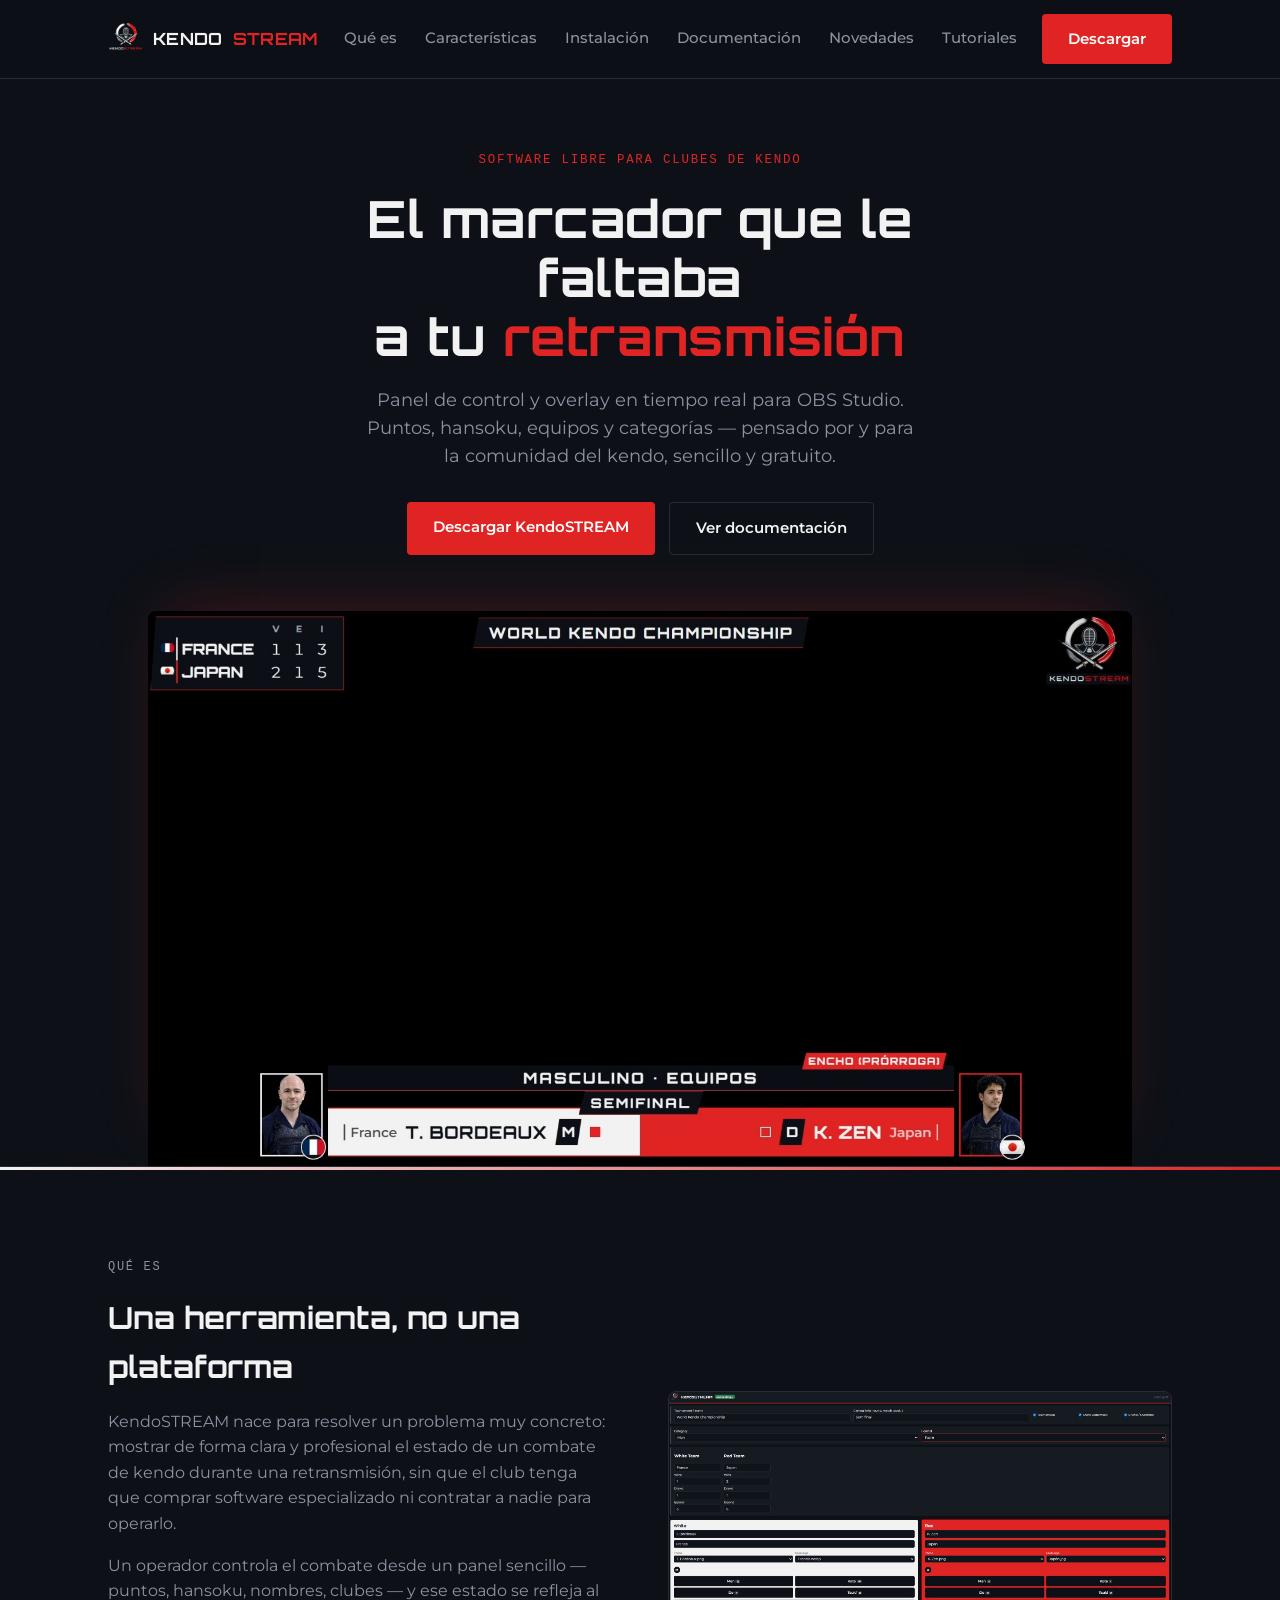
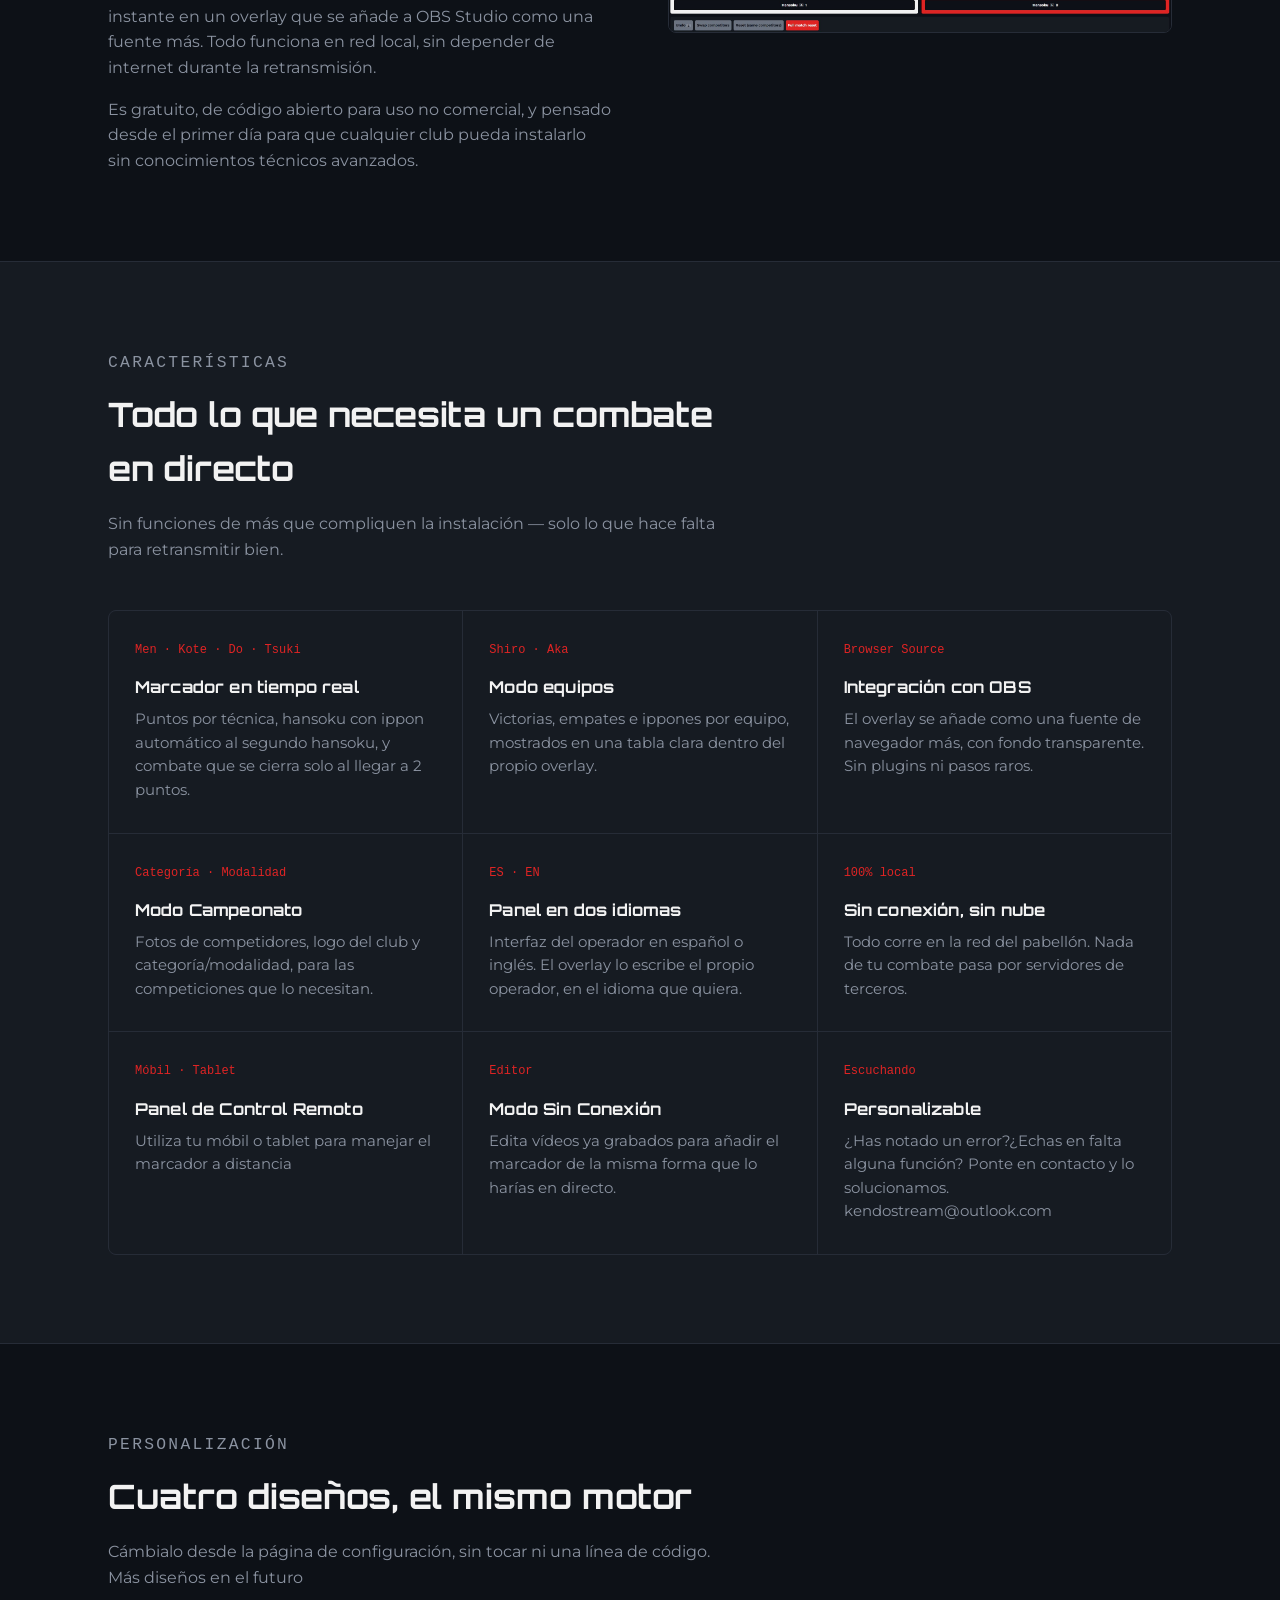
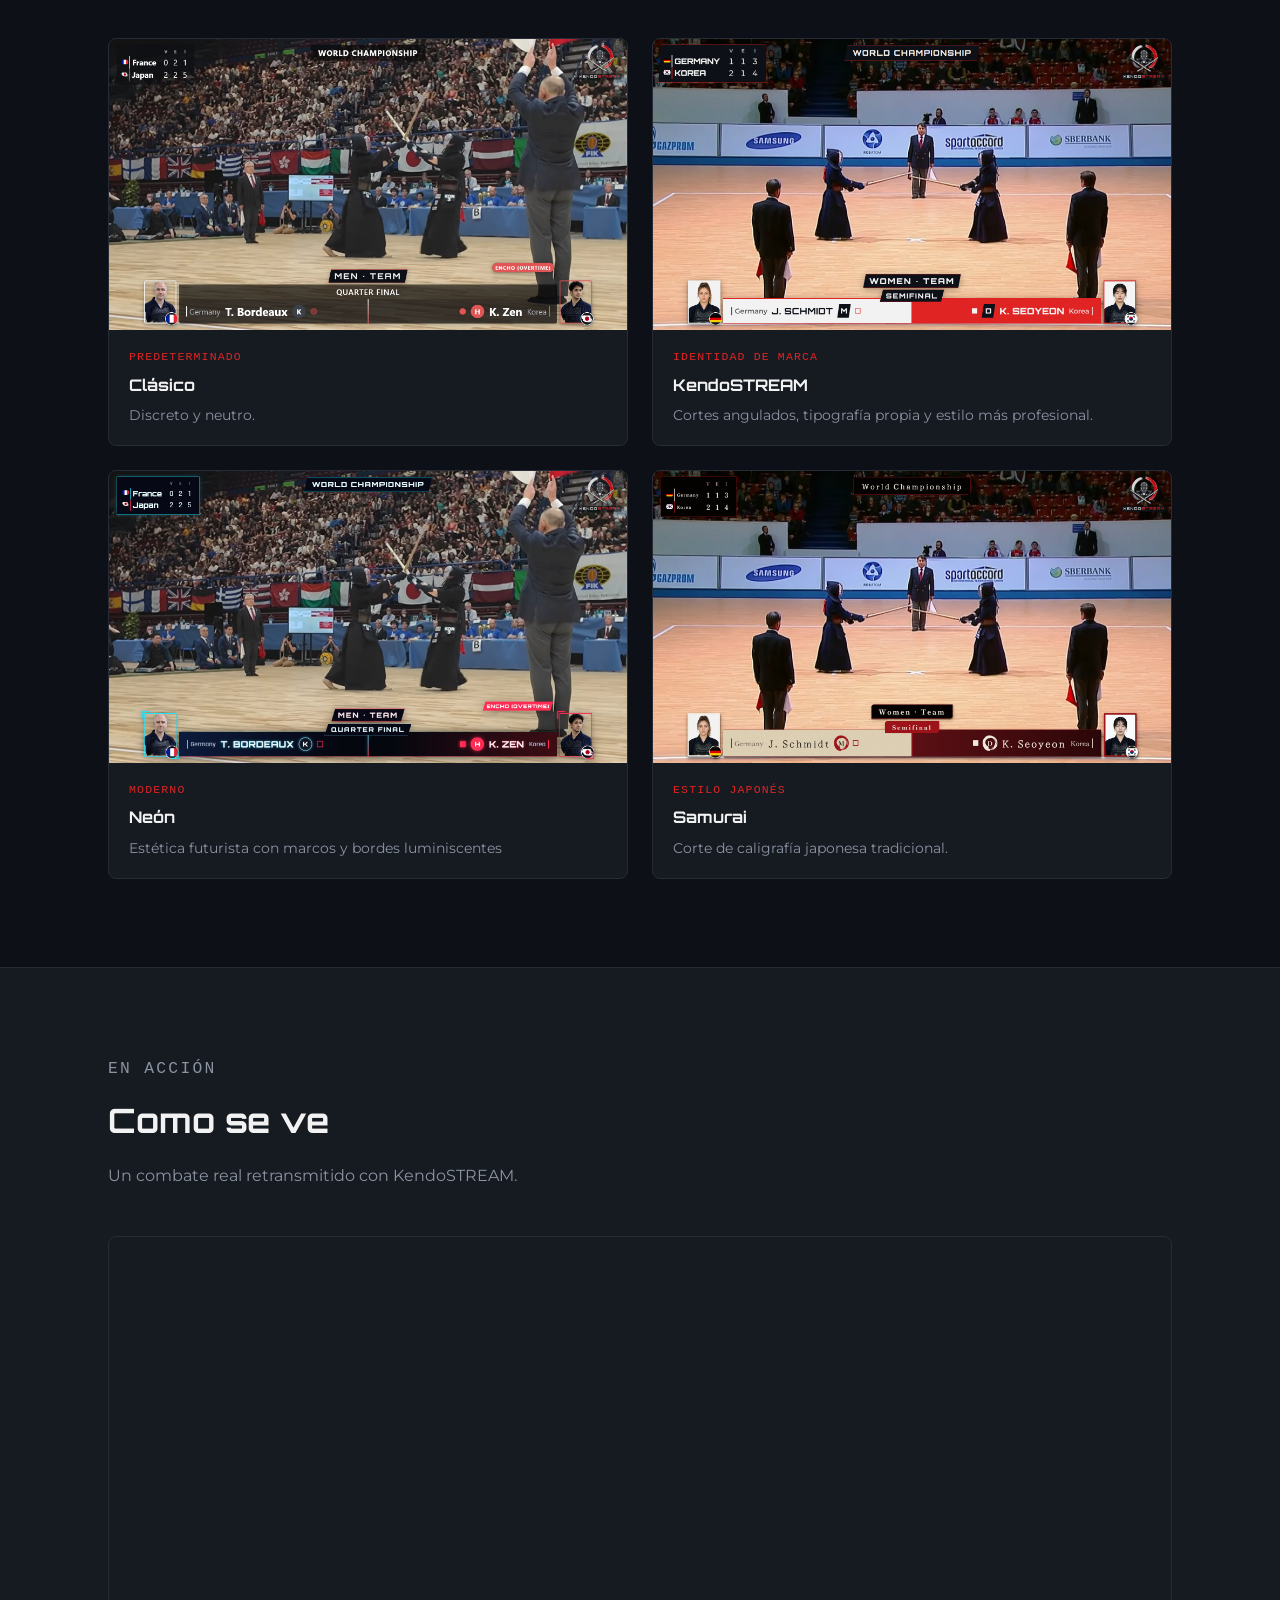
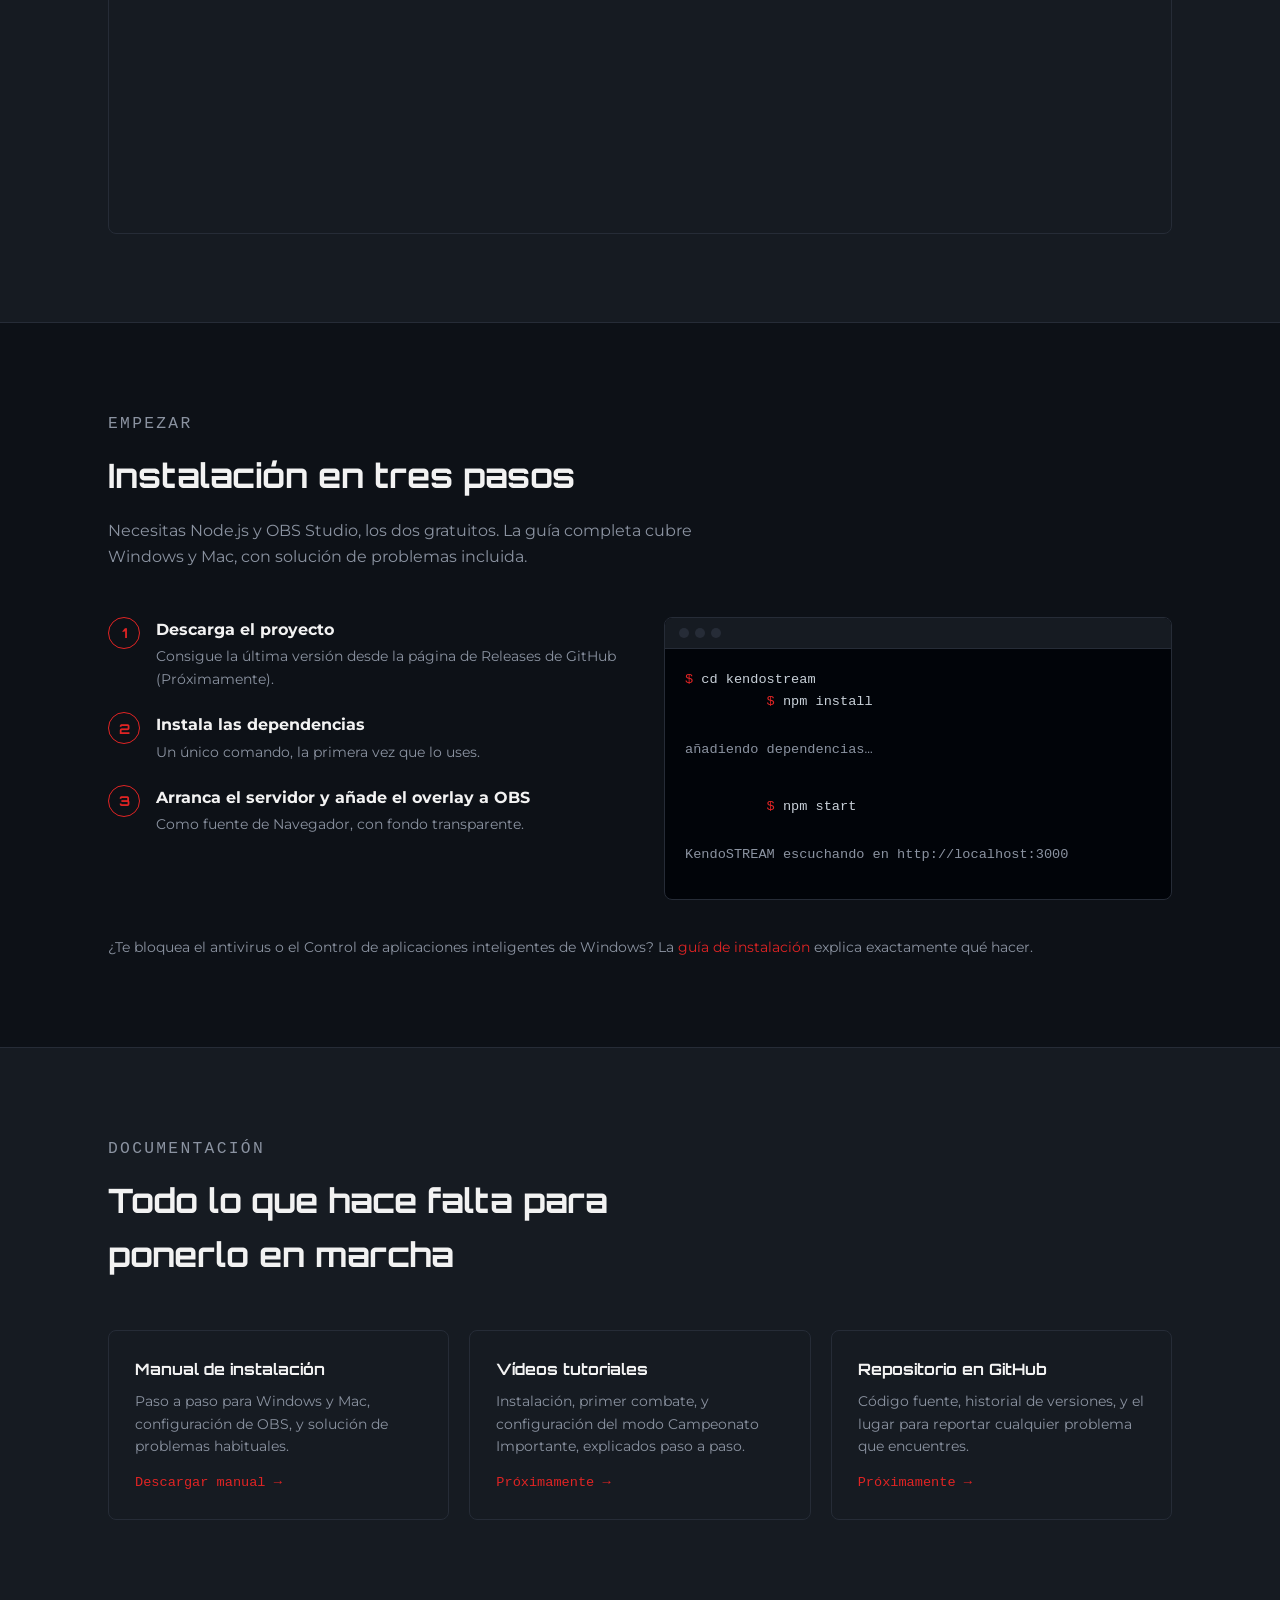
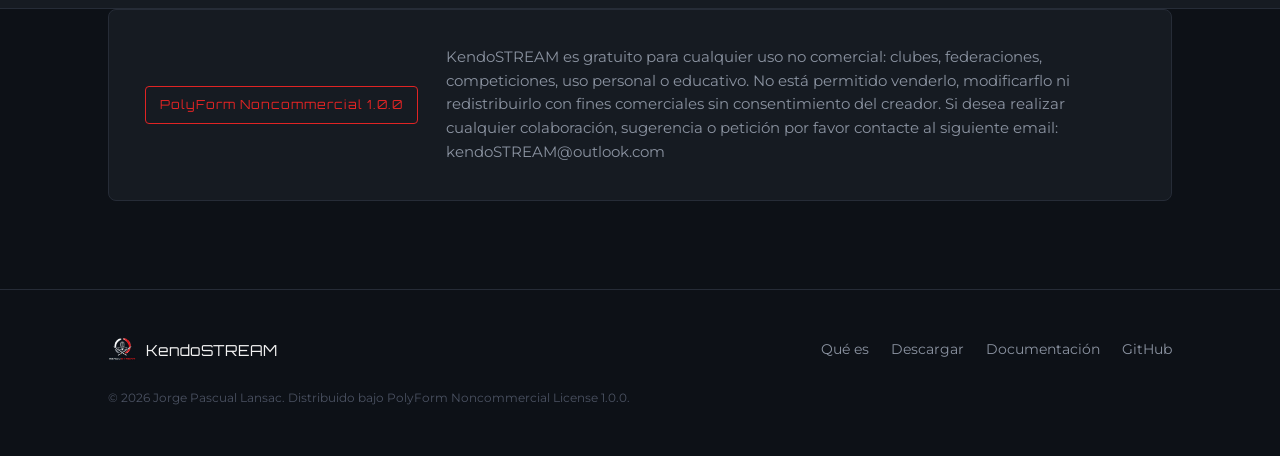
==== index.html @ b5a04957 "Refactor HTML structure and content" ====
<!DOCTYPE html>
<html lang="es">
<head>
  <meta charset="UTF-8" />
  <meta name="viewport" content="width=device-width, initial-scale=1.0" />
  <title>KendoSTREAM — Marcador y overlay gratuito para retransmisiones de kendo</title>
  <meta name="description" content="KendoSTREAM es un marcador y overlay gratuito para retransmisiones de kendo en directo, pensado para clubes y organizadores. Compatible con OBS Studio." />
  <link rel="icon" href="assets/img/logo.png" />
  <link rel="stylesheet" href="style.css" />
</head>
<body>

  <nav class="nav">
    <div class="envoltura">
      <div class="nav-marca">
        <img src="assets/img/logo.png" alt="KendoSTREAM" />
        KENDO<span style="color:var(--carmesi)">STREAM</span>
      </div>
      <ul class="nav-enlaces">
        <li><a href="#que-es">Qué es</a></li>
        <li><a href="#caracteristicas">Características</a></li>
        <li><a href="#instalacion">Instalación</a></li>
        <li><a href="#documentacion">Documentación</a></li>
        <li><a href="novedades.html">Novedades</a></li>
        <li><a href="tutoriales.html">Tutoriales</a></li>
        <!-- <li><a href="eventos.html">Eventos</a></li> -->
      </ul>

      <a href="descargas/kendostream.zip" download class="boton boton-primario">Descargar</a>
    </div>
  </nav>

  <header class="hero">
    <div class="hero-contenido">
      <p class="hero-eyebrow">Software libre para clubes de kendo</p>
      <h1>El marcador que le faltaba<br />a tu <span>retransmisión</span></h1>
      <p class="lead">
        Panel de control y overlay en tiempo real para OBS Studio. Puntos, hansoku,
        equipos y categorías — pensado por y para la comunidad del kendo, sencillo
        y gratuito.
      </p>
      <div class="hero-acciones">
        <a href="#instalacion" class="boton boton-primario">Descargar KendoSTREAM</a>
        <a href="#documentacion" class="boton boton-secundario">Ver documentación</a>
      </div>
    </div>
    <div class="hero-captura">
      <img src="assets/img/hero-kendostream.jpg" alt="Overlay de KendoSTREAM mostrando un combate en directo" />
    </div>
  </header>

  <hr class="franja-divisoria" />

  <section id="que-es">
    <div class="envoltura que-es">
      <div class="que-es-texto">
        <p class="seccion-eyebrow">Qué es</p>
        <h2 style="font-family:var(--fuente-marca); font-size:1.9rem; margin-bottom:18px;">
          Una herramienta, no una plataforma
        </h2>
        <p>
          KendoSTREAM nace para resolver un problema muy concreto: mostrar de forma
          clara y profesional el estado de un combate de kendo durante una retransmisión,
          sin que el club tenga que comprar software especializado ni contratar a nadie
          para operarlo.
        </p>
        <p>
          Un operador controla el combate desde un panel sencillo — puntos, hansoku,
          nombres, clubes — y ese estado se refleja al instante en un overlay que se
          añade a OBS Studio como una fuente más. Todo funciona en red local, sin
          depender de internet durante la retransmisión.
        </p>
        <p>
          Es gratuito, de código abierto para uso no comercial, y pensado desde el
          primer día para que cualquier club pueda instalarlo sin conocimientos
          técnicos avanzados.
        </p>
      </div>
      <div class="que-es-imagen">
        <img src="assets/img/captura-panel.jpg" alt="Panel de control de KendoSTREAM" />
      </div>
    </div>
  </section>

  <section id="caracteristicas" style="background:var(--superficie); border-top:1px solid var(--borde); border-bottom:1px solid var(--borde);">
    <div class="envoltura">
      <div class="seccion-cabecera">
        <p class="seccion-eyebrow">Características</p>
        <h2>Todo lo que necesita un combate en directo</h2>
        <p>Sin funciones de más que compliquen la instalación — solo lo que hace falta para retransmitir bien.</p>
      </div>
      <div class="caracteristicas-grid">
        <div class="caracteristica">
          <p class="marca-num">Men · Kote · Do · Tsuki</p>
          <h3>Marcador en tiempo real</h3>
          <p>Puntos por técnica, hansoku con ippon automático al segundo hansoku, y combate que se cierra solo al llegar a 2 puntos.</p>
        </div>
        <div class="caracteristica">
          <p class="marca-num">Shiro · Aka</p>
          <h3>Modo equipos</h3>
          <p>Victorias, empates e ippones por equipo, mostrados en una tabla clara dentro del propio overlay.</p>
        </div>
        <div class="caracteristica">
          <p class="marca-num">Browser Source</p>
          <h3>Integración con OBS</h3>
          <p>El overlay se añade como una fuente de navegador más, con fondo transparente. Sin plugins ni pasos raros.</p>
        </div>
        <div class="caracteristica">
          <p class="marca-num">Categoría · Modalidad</p>
          <h3>Modo Campeonato</h3>
          <p>Fotos de competidores, logo del club y categoría/modalidad, para las competiciones que lo necesitan.</p>
        </div>
        <div class="caracteristica">
          <p class="marca-num">ES · EN</p>
          <h3>Panel en dos idiomas</h3>
          <p>Interfaz del operador en español o inglés. El overlay lo escribe el propio operador, en el idioma que quiera.</p>
        </div>
        <div class="caracteristica">
          <p class="marca-num">100% local</p>
          <h3>Sin conexión, sin nube</h3>
          <p>Todo corre en la red del pabellón. Nada de tu combate pasa por servidores de terceros.</p>
        </div>
        <div class="caracteristica">
          <p class="marca-num">Móbil · Tablet</p>
          <h3>Panel de Control Remoto</h3>
          <p>Utiliza tu móbil o tablet para manejar el marcador a distancia</p>
        </div>
        <div class="caracteristica">
          <p class="marca-num">Editor</p>
          <h3>Modo Sin Conexión</h3>
          <p>Edita vídeos ya grabados para añadir el marcador de la misma forma que lo harías en directo.</p>
        </div>
        <div class="caracteristica">
          <p class="marca-num">Escuchando</p>
          <h3>Personalizable</h3>
          <p>¿Has notado un error?¿Echas en falta alguna función? Ponte en contacto y lo solucionamos. kendostream@outlook.com</p>
        </div>
      </div>
    </div>
  </section>

  <section id="disenos">
    <div class="envoltura">
      <div class="seccion-cabecera">
        <p class="seccion-eyebrow">Personalización</p>
        <h2>Cuatro diseños, el mismo motor</h2>
        <p>Cámbialo desde la página de configuración, sin tocar ni una línea de código. Más diseños en el futuro</p>
      </div>
      <div class="disenos-grid">
        <div class="diseno-card">
          <img src="assets/img/comparativa-clasico.png" alt="Diseño Clásico del overlay" />
          <div class="diseno-card-info">
            <p class="etiqueta">Predeterminado</p>
            <h3>Clásico</h3>
            <p>Discreto y neutro.</p>
          </div>
        </div>
        <div class="diseno-card">
          <img src="assets/img/comparativa-kendostream.png" alt="Diseño KendoSTREAM del overlay" />
          <div class="diseno-card-info">
            <p class="etiqueta">Identidad de marca</p>
            <h3>KendoSTREAM</h3>
            <p>Cortes angulados, tipografía propia y estilo más profesional.</p>
          </div>
        </div>
        <div class="diseno-card">
          <img src="assets/img/comparativa-neon.png" alt="Diseño KendoSTREAM del overlay" />
          <div class="diseno-card-info">
            <p class="etiqueta">Moderno</p>
            <h3>Neón</h3>
            <p>Estética futurista con marcos y bordes luminiscentes</p>
          </div>
        </div>
        <div class="diseno-card">
          <img src="assets/img/comparativa-samurai.png" alt="Diseño KendoSTREAM del overlay" />
          <div class="diseno-card-info">
            <p class="etiqueta">Estilo Japonés</p>
            <h3>Samurai</h3>
            <p>Corte de caligrafía japonesa tradicional.</p>
          </div>
        </div>
      </div>
    </div>
  </section>

  <section id="demo" style="background:var(--superficie); border-top:1px solid var(--borde); border-bottom:1px solid var(--borde);">
    <div class="envoltura">
      <div class="seccion-cabecera">
        <p class="seccion-eyebrow">En acción</p>
        <h2>Como se ve</h2>
        <p>Un combate real retransmitido con KendoSTREAM.</p>
      </div>
      <div class="demo-marco">
        <iframe
          width="100%"
          height="600"
          src="https://www.youtube.com/embed/PQhllM6W5TE"
          title="KendoSTREAM Demo"
          frameborder="0"
          allowfullscreen>
        </iframe>
      </div>
    </div>
  </section>

  <section id="instalacion">
    <div class="envoltura">
      <div class="seccion-cabecera">
        <p class="seccion-eyebrow">Empezar</p>
        <h2>Instalación en tres pasos</h2>
        <p>Necesitas Node.js y OBS Studio, los dos gratuitos. La guía completa cubre Windows y Mac, con solución de problemas incluida.</p>
      </div>
      <div class="instalacion-grid">
        <ol class="pasos">
          <li>
            <div>
              <h4>Descarga el proyecto</h4>
              <p>Consigue la última versión desde la página de Releases de GitHub (Próximamente).</p>
            </div>
          </li>
          <li>
            <div>
              <h4>Instala las dependencias</h4>
              <p>Un único comando, la primera vez que lo uses.</p>
            </div>
          </li>
          <li>
            <div>
              <h4>Arranca el servidor y añade el overlay a OBS</h4>
              <p>Como fuente de Navegador, con fondo transparente.</p>
            </div>
          </li>
        </ol>
        <div class="terminal">
          <div class="terminal-barra"><span></span><span></span><span></span></div>
          <pre><span class="cmd">cd kendostream</span>
          <span class="cmd">npm install</span>
          <span class="out">añadiendo dependencias…</span>
          <span class="cmd">npm start</span>
          <span class="out">KendoSTREAM escuchando en http://localhost:3000</span></pre>
        </div>
      </div>
      <p style="margin-top:36px; color:var(--acero); font-size:0.9rem;">
        ¿Te bloquea el antivirus o el Control de aplicaciones inteligentes de Windows?
        La <a href="#documentacion" style="color:var(--carmesi); text-decoration:none;">guía de instalación</a>
        explica exactamente qué hacer.
      </p>
    </div>
  </section>

  <section id="documentacion" style="background:var(--superficie); border-top:1px solid var(--borde); border-bottom:1px solid var(--borde);">
    <div class="envoltura">
      <div class="seccion-cabecera">
        <p class="seccion-eyebrow">Documentación</p>
        <h2>Todo lo que hace falta para ponerlo en marcha</h2>
      </div>
      <div class="docs-grid">
      <a href="descargas/manual-kendostream.docx" download class="doc-card">
        <h3>Manual de instalación</h3>
        <p>Paso a paso para Windows y Mac, configuración de OBS, y solución de problemas habituales.</p>
        <span class="flecha">Descargar manual →</span>
      </a>
        <a href="#" class="doc-card">
          <h3>Vídeos tutoriales</h3>
          <p>Instalación, primer combate, y configuración del modo Campeonato Importante, explicados paso a paso.</p>
          <span class="flecha">Próximamente →</span>
        </a>
        <a href="#" class="doc-card">
          <h3>Repositorio en GitHub</h3>
          <p>Código fuente, historial de versiones, y el lugar para reportar cualquier problema que encuentres.</p>
          <span class="flecha">Próximamente  →</span>
        </a>
      </div>
    </div>
  </section>

  <section id="licencia" style="padding-top:0;">
    <div class="envoltura">
      <div class="licencia-caja">
        <span class="sello">PolyForm Noncommercial 1.0.0</span>
        <p>
          KendoSTREAM es gratuito para cualquier uso no comercial: clubes, federaciones,
          competiciones, uso personal o educativo. No está permitido venderlo, modificarflo
          ni redistribuirlo con fines comerciales sin consentimiento del creador.
          Si desea realizar cualquier colaboración, sugerencia o petición
          por favor contacte al siguiente email: kendoSTREAM@outlook.com
        </p>
      </div>
    </div>
  </section>

  <footer>
    <div class="envoltura footer-grid">
      <div class="footer-marca">
        <img src="assets/img/logo.png" alt="KendoSTREAM" />
        KendoSTREAM
      </div>
      <ul class="footer-enlaces">
        <li><a href="#que-es">Qué es</a></li>
        <li><a href="#instalacion">Descargar</a></li>
        <li><a href="#documentacion">Documentación</a></li>
        <li><a href="#">GitHub</a></li>
      </ul>
    </div>
    <div class="envoltura">
      <p class="footer-nota">© 2026 Jorge Pascual Lansac. Distribuido bajo PolyForm Noncommercial License 1.0.0.</p>
    </div>
  </footer>

</body>
</html>
---- style.css ----
/* style.css — web informativa de KendoSTREAM
   Paleta: #0D1117 (tinta), #F2F2F2 (blanco), #E02424 (carmesí), #6B7280 (acero)
   Tipografía: Orbitron (display / marca), Montserrat (texto), monoespaciada (comandos) */

@import url('https://fonts.googleapis.com/css2?family=Orbitron:wght@600;800&family=Montserrat:wght@400;500;600;700&display=swap');

:root {
  --tinta: #0D1117;
  --superficie: #161b22;
  --superficie-alta: #1c2129;
  --blanco: #F2F2F2;
  --carmesi: #E02424;
  --carmesi-oscuro: #a91b1b;
  --acero: #8b93a1;
  --borde: #262c37;
  --franja: linear-gradient(90deg, var(--blanco), var(--carmesi));
  --fuente-marca: 'Orbitron', sans-serif;
  --fuente-texto: 'Montserrat', sans-serif;
  --fuente-mono: 'SFMono-Regular', Consolas, 'Liberation Mono', Menlo, monospace;
}

* { box-sizing: border-box; margin: 0; padding: 0; }

html { scroll-behavior: smooth; }

body {
  background: var(--tinta);
  color: var(--blanco);
  font-family: var(--fuente-texto);
  line-height: 1.6;
}

a { color: inherit; }

.envoltura {
  max-width: 1120px;
  margin: 0 auto;
  padding: 0 28px;
}

.franja-divisoria {
  height: 3px;
  background: var(--franja);
  border: none;
}

/* --- Navegación --- */
.nav {
  position: sticky;
  top: 0;
  z-index: 20;
  background: rgba(13, 17, 23, 0.9);
  backdrop-filter: blur(8px);
  border-bottom: 1px solid var(--borde);
}
.nav .envoltura {
  display: flex;
  align-items: center;
  justify-content: space-between;
  padding-top: 14px;
  padding-bottom: 14px;
}
.nav-marca {
  display: flex;
  align-items: center;
  gap: 10px;
  font-family: var(--fuente-marca);
  font-weight: 700;
  letter-spacing: 0.02em;
  font-size: 1.05rem;
}
.nav-marca img { height: 32px; width: auto; }
.nav-enlaces {
  display: flex;
  gap: 28px;
  list-style: none;
  font-size: 0.92rem;
  font-weight: 500;
}
.nav-enlaces a { text-decoration: none; color: var(--acero); transition: color 0.15s ease; }
.nav-enlaces a:hover { color: var(--blanco); }
.nav-cta {
  background: var(--carmesi);
  color: #fff !important;
  padding: 9px 18px;
  border-radius: 4px;
  font-weight: 600;
  font-size: 0.88rem;
  text-decoration: none;
  white-space: nowrap;
}
.nav-cta:hover { background: var(--carmesi-oscuro); }
.nav-toggle { display: none; }

@media (max-width: 760px) {
  .nav-enlaces { display: none; }
}

/* --- Hero --- */
.hero {
  position: relative;
  padding: 72px 0 0 0;
  overflow: hidden;
  border-bottom: 1px solid var(--borde);
}
.hero-contenido {
  text-align: center;
  max-width: 760px;
  margin: 0 auto;
  padding: 0 28px;
}
.hero-eyebrow {
  font-family: var(--fuente-mono);
  font-size: 0.78rem;
  letter-spacing: 0.14em;
  text-transform: uppercase;
  color: var(--carmesi);
  margin-bottom: 18px;
}
.hero h1 {
  font-family: var(--fuente-marca);
  font-size: clamp(2rem, 5vw, 3.2rem);
  line-height: 1.15;
  letter-spacing: 0.01em;
  margin-bottom: 20px;
}
.hero h1 span { color: var(--carmesi); }
.hero p.lead {
  font-size: 1.1rem;
  color: var(--acero);
  max-width: 560px;
  margin: 0 auto 32px auto;
}
.hero-acciones {
  display: flex;
  gap: 14px;
  justify-content: center;
  flex-wrap: wrap;
  margin-bottom: 56px;
}
.boton {
  display: inline-block;
  padding: 13px 26px;
  border-radius: 4px;
  font-weight: 600;
  font-size: 0.95rem;
  text-decoration: none;
  transition: transform 0.1s ease, background 0.15s ease;
}
.boton:active { transform: scale(0.98); }
.boton-primario { background: var(--carmesi); color: #fff; }
.boton-primario:hover { background: var(--carmesi-oscuro); }
.boton-secundario { background: transparent; color: var(--blanco); border: 1px solid var(--borde); }
.boton-secundario:hover { border-color: var(--acero); }

.hero-captura {
  width: 100%;
  max-width: 1040px;
  margin: 0 auto;
  padding: 0 28px 0 28px;
}
.hero-captura img {
  width: 100%;
  display: block;
  border-radius: 8px 8px 0 0;
  box-shadow: 0 -20px 60px -20px rgba(224, 36, 36, 0.25);
}

/* --- Secciones generales --- */
section { padding: 88px 0; }
.seccion-cabecera { max-width: 620px; margin-bottom: 48px; }
.seccion-eyebrow {
  font-family: var(--fuente-mono);
  font-size: 0.75rem;
  letter-spacing: 0.14em;
  text-transform: uppercase;
  color: var(--carmesi);
  margin-bottom: 12px;
}
.seccion-cabecera h2 {
  font-family: var(--fuente-marca);
  font-size: clamp(1.5rem, 3vw, 2.1rem);
  margin-bottom: 14px;
}
.seccion-cabecera p { color: var(--acero); font-size: 1.02rem; }

/* --- Qué es --- */
.que-es {
  display: grid;
  grid-template-columns: 1fr 1fr;
  gap: 56px;
  align-items: center;
}
.que-es-texto p { color: var(--acero); margin-bottom: 16px; }
.que-es-texto p:last-child { margin-bottom: 0; }
.que-es-imagen img {
  width: 100%;
  border-radius: 8px;
  border: 1px solid var(--borde);
}
@media (max-width: 860px) {
  .que-es { grid-template-columns: 1fr; }
  .que-es-imagen { order: -1; }
}

/* --- Características --- */
.caracteristicas-grid {
  display: grid;
  grid-template-columns: repeat(3, 1fr);
  gap: 1px;
  background: var(--borde);
  border: 1px solid var(--borde);
  border-radius: 8px;
  overflow: hidden;
}
.caracteristica {
  background: var(--superficie);
  padding: 30px 26px;
}
.caracteristica .marca-num {
  font-family: var(--fuente-mono);
  font-size: 0.75rem;
  color: var(--carmesi);
  margin-bottom: 14px;
}
.caracteristica h3 {
  font-family: var(--fuente-marca);
  font-size: 1.02rem;
  margin-bottom: 8px;
  letter-spacing: 0.01em;
}
.caracteristica p { color: var(--acero); font-size: 0.92rem; }
@media (max-width: 860px) {
  .caracteristicas-grid { grid-template-columns: 1fr; }
}

/* --- Dos diseños --- */
.disenos-grid {
  display: grid;
  grid-template-columns: 1fr 1fr;
  gap: 24px;
}
.diseno-card {
  background: var(--superficie);
  border: 1px solid var(--borde);
  border-radius: 8px;
  overflow: hidden;
}
.diseno-card img { width: 100%; display: block; }
.diseno-card-info { padding: 18px 20px; }
.diseno-card-info .etiqueta {
  font-family: var(--fuente-mono);
  font-size: 0.72rem;
  letter-spacing: 0.1em;
  text-transform: uppercase;
  color: var(--carmesi);
  margin-bottom: 6px;
}
.diseno-card-info h3 { font-family: var(--fuente-marca); font-size: 1rem; margin-bottom: 6px; }
.diseno-card-info p { color: var(--acero); font-size: 0.9rem; }
@media (max-width: 760px) {
  .disenos-grid { grid-template-columns: 1fr; }
}

/* --- Demo / vídeo --- */
.demo-marco {
  position: relative;
  border-radius: 8px;
  overflow: hidden;
  border: 1px solid var(--borde);
  background: var(--superficie);
  aspect-ratio: 16 / 9;
  display: flex;
  align-items: center;
  justify-content: center;
}
.demo-marco video, .demo-marco iframe {
  width: 100%;
  height: 100%;
  display: block;
  border: none;
}
.demo-placeholder {
  text-align: center;
  color: var(--acero);
  padding: 40px;
  font-size: 0.95rem;
}
.demo-placeholder strong { color: var(--blanco); display: block; margin-bottom: 6px; font-family: var(--fuente-marca); font-size: 1rem; }

/* --- Instalación --- */
.instalacion-grid {
  display: grid;
  grid-template-columns: 1fr 1fr;
  gap: 48px;
  align-items: start;
}
.pasos { list-style: none; counter-reset: paso; }
.pasos li {
  counter-increment: paso;
  display: flex;
  gap: 16px;
  margin-bottom: 22px;
}
.pasos li::before {
  content: counter(paso);
  font-family: var(--fuente-marca);
  font-weight: 700;
  color: var(--carmesi);
  border: 1px solid var(--carmesi);
  width: 30px; height: 30px;
  border-radius: 50%;
  display: flex; align-items: center; justify-content: center;
  flex-shrink: 0;
  font-size: 0.85rem;
}
.pasos li div h4 { font-size: 0.98rem; margin-bottom: 3px; }
.pasos li div p { color: var(--acero); font-size: 0.88rem; }

.terminal {
  background: #010409;
  border: 1px solid var(--borde);
  border-radius: 8px;
  overflow: hidden;
  font-family: var(--fuente-mono);
  font-size: 0.85rem;
}
.terminal-barra {
  display: flex;
  gap: 6px;
  padding: 10px 14px;
  background: var(--superficie);
  border-bottom: 1px solid var(--borde);
}
.terminal-barra span { width: 10px; height: 10px; border-radius: 50%; background: var(--borde); }
.terminal pre { padding: 20px; overflow-x: auto; color: #c9d1d9; }
.terminal .cmd::before { content: "$ "; color: var(--carmesi); }
.terminal .out { color: var(--acero); display: block; margin: 4px 0 14px 0; }

/* --- Documentación / changelog --- */
.docs-grid {
  display: grid;
  grid-template-columns: repeat(3, 1fr);
  gap: 20px;
}
.doc-card {
  background: var(--superficie);
  border: 1px solid var(--borde);
  border-radius: 8px;
  padding: 26px;
  text-decoration: none;
  display: block;
  transition: border-color 0.15s ease;
}
.doc-card:hover { border-color: var(--carmesi); }
.doc-card h3 { font-family: var(--fuente-marca); font-size: 0.98rem; margin-bottom: 8px; }
.doc-card p { color: var(--acero); font-size: 0.88rem; }
.doc-card .flecha { color: var(--carmesi); font-family: var(--fuente-mono); font-size: 0.85rem; margin-top: 14px; display: block; }
@media (max-width: 860px) {
  .docs-grid { grid-template-columns: 1fr; }
}

.changelog-lista { border-top: 1px solid var(--borde); }
.changelog-item {
  border-bottom: 1px solid var(--borde);
  padding: 22px 0;
  display: grid;
  grid-template-columns: 110px 1fr;
  gap: 24px;
}
.changelog-item .version {
  font-family: var(--fuente-marca);
  color: var(--carmesi);
  font-size: 0.95rem;
}
.changelog-item ul { padding-left: 18px; color: var(--acero); font-size: 0.92rem; }
.changelog-item ul li { margin-bottom: 4px; }
@media (max-width: 620px) {
  .changelog-item { grid-template-columns: 1fr; gap: 8px; }
}

/* --- Licencia --- */
.licencia-caja {
  background: var(--superficie);
  border: 1px solid var(--borde);
  border-radius: 8px;
  padding: 36px;
  display: flex;
  align-items: center;
  gap: 28px;
  flex-wrap: wrap;
}
.licencia-caja .sello {
  font-family: var(--fuente-marca);
  font-size: 0.78rem;
  letter-spacing: 0.08em;
  border: 1px solid var(--carmesi);
  color: var(--carmesi);
  padding: 8px 14px;
  border-radius: 4px;
  white-space: nowrap;
}
.licencia-caja p { color: var(--acero); flex: 1; min-width: 240px; font-size: 0.92rem; }

/* --- Footer --- */
footer {
  border-top: 1px solid var(--borde);
  padding: 48px 0;
}
.footer-grid {
  display: flex;
  justify-content: space-between;
  align-items: flex-start;
  flex-wrap: wrap;
  gap: 24px;
}
.footer-marca { display: flex; align-items: center; gap: 10px; font-family: var(--fuente-marca); font-size: 0.95rem; }
.footer-marca img { height: 26px; }
.footer-enlaces { display: flex; gap: 22px; list-style: none; font-size: 0.88rem; }
.footer-enlaces a { text-decoration: none; color: var(--acero); }
.footer-enlaces a:hover { color: var(--blanco); }
.footer-nota { color: #4b5262; font-size: 0.78rem; margin-top: 24px; }
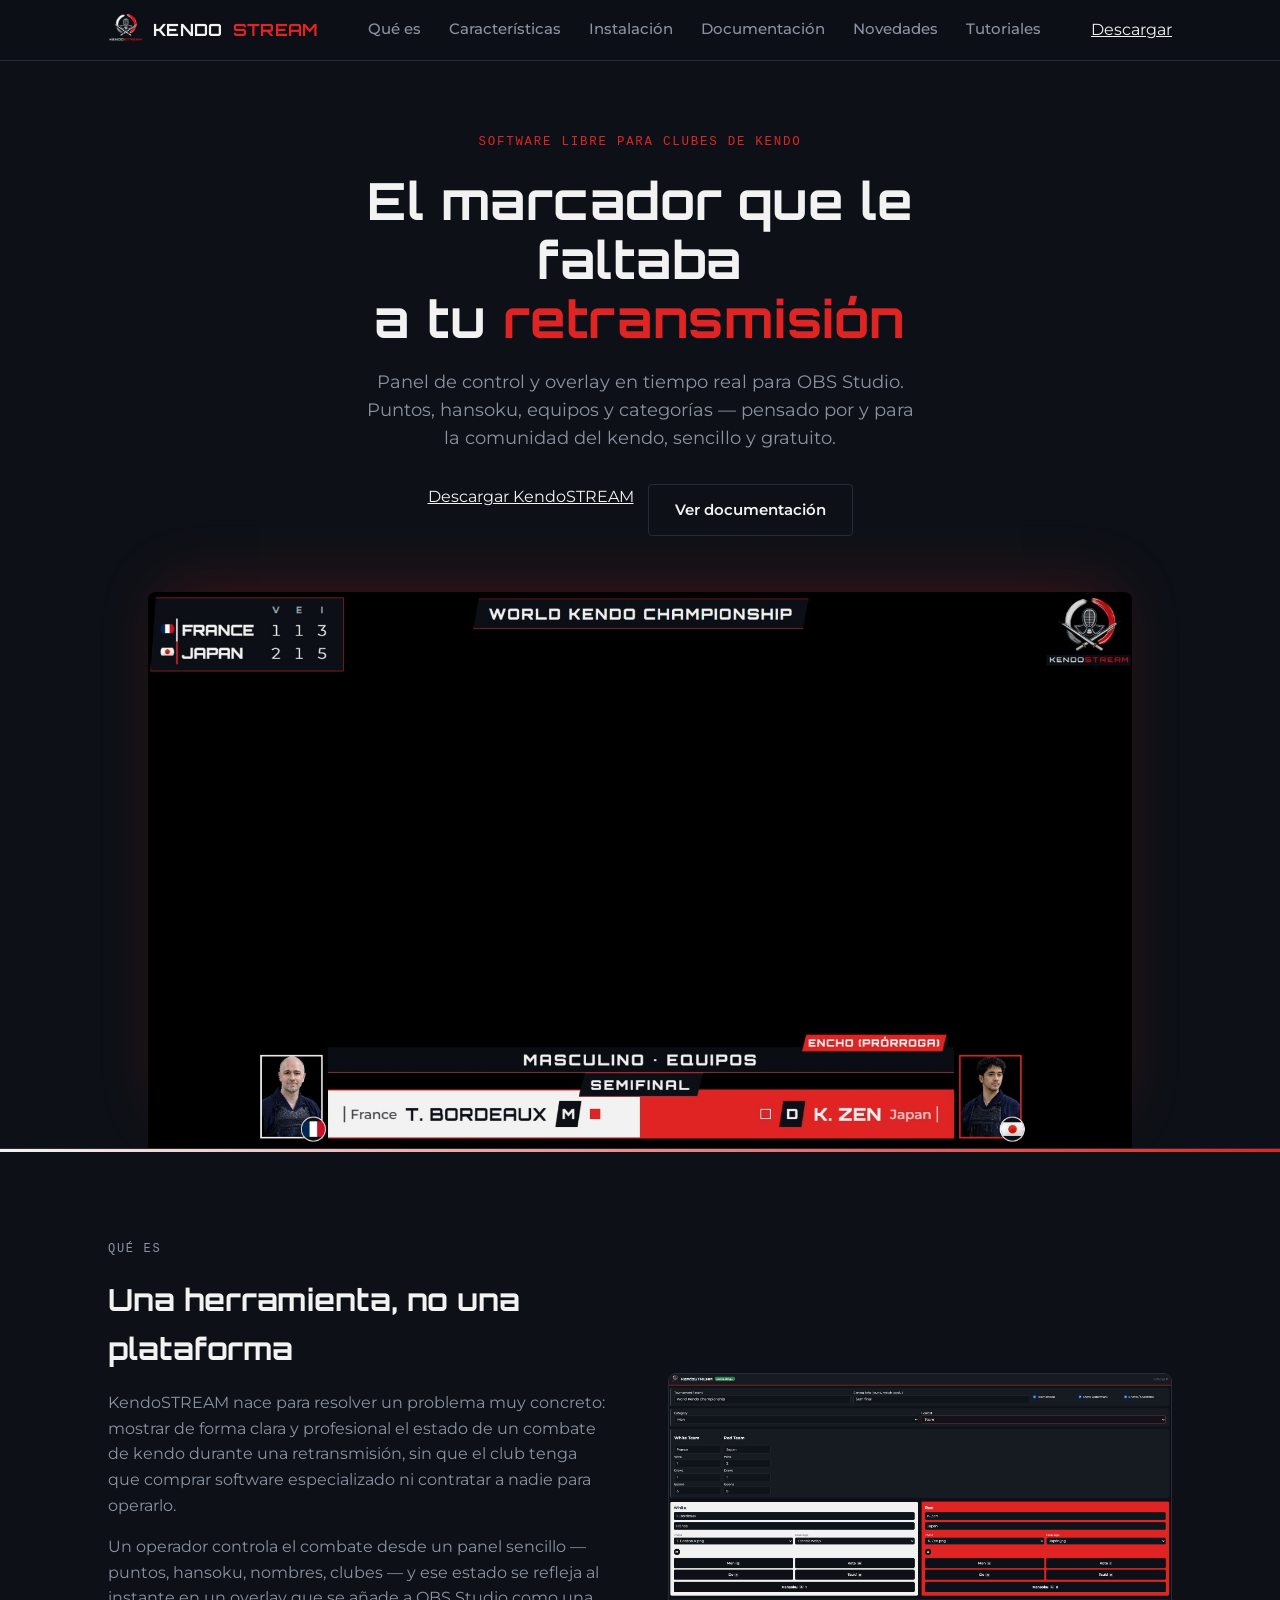
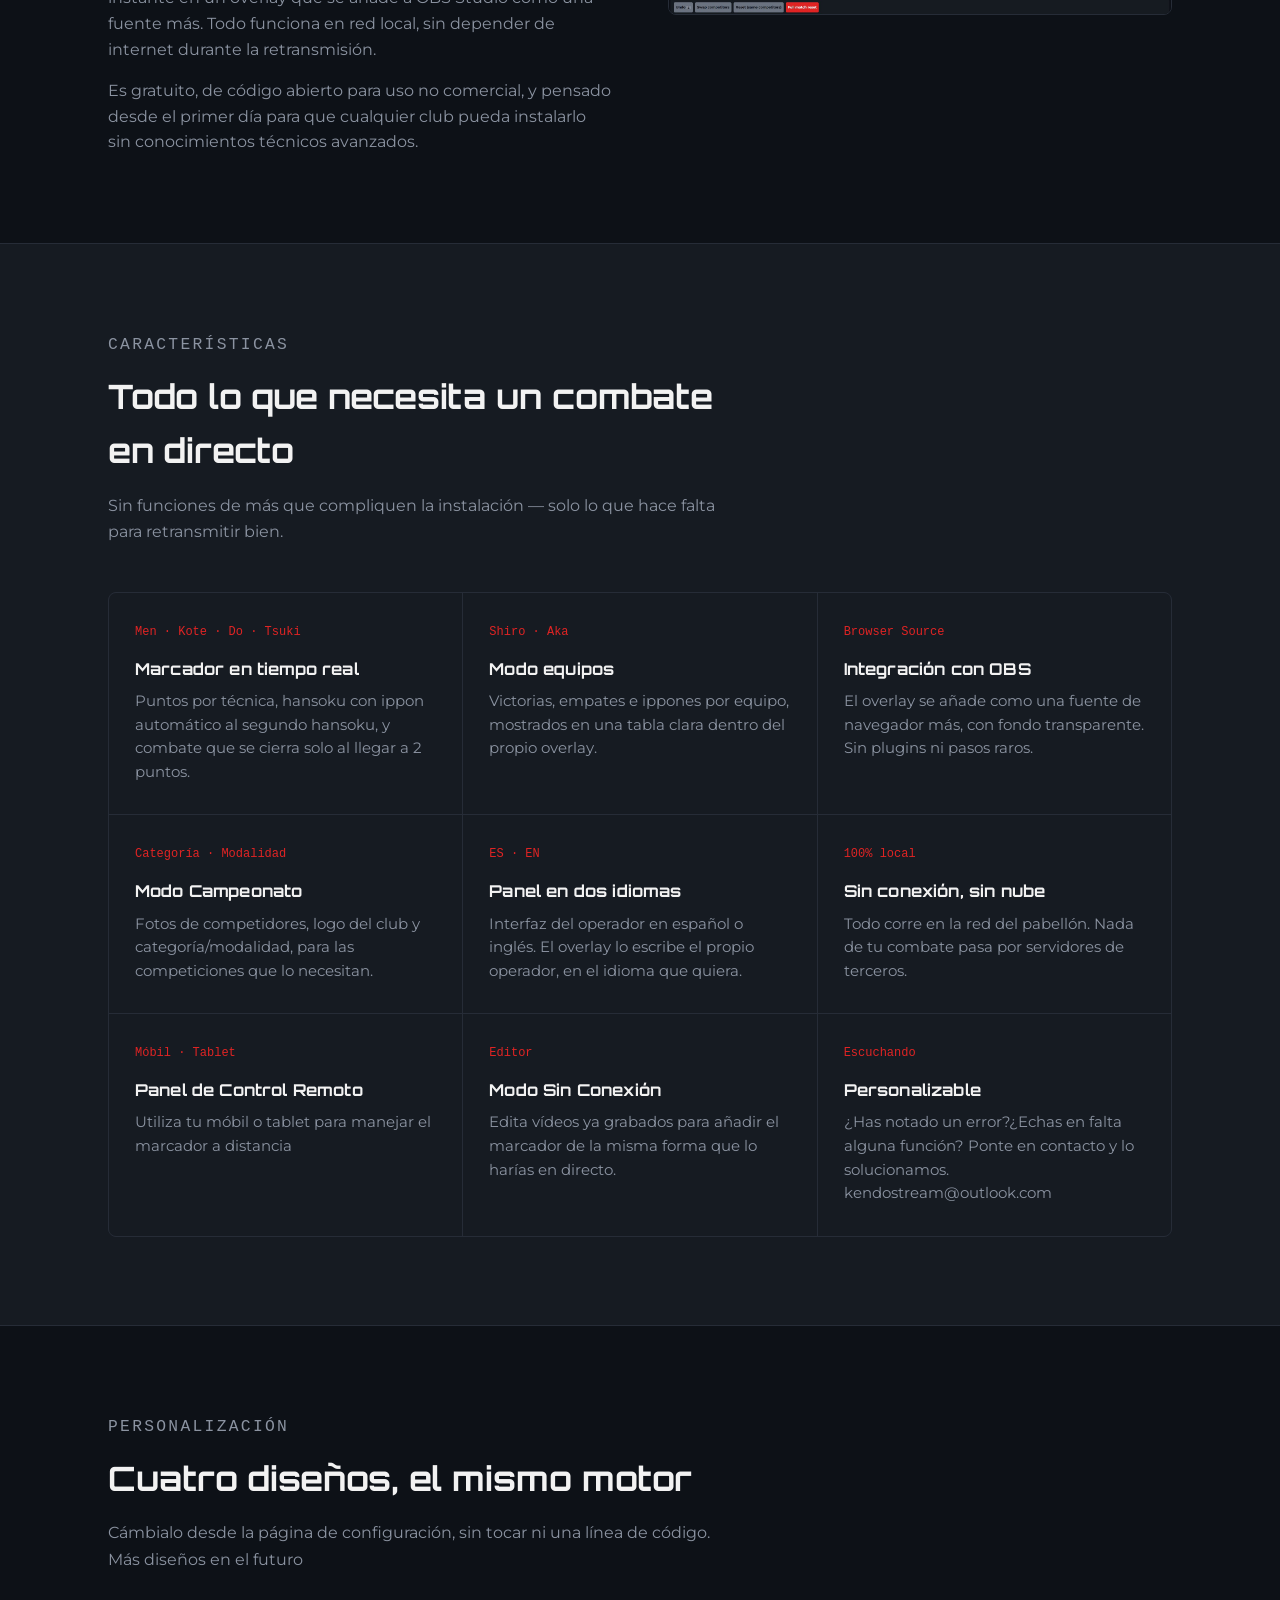
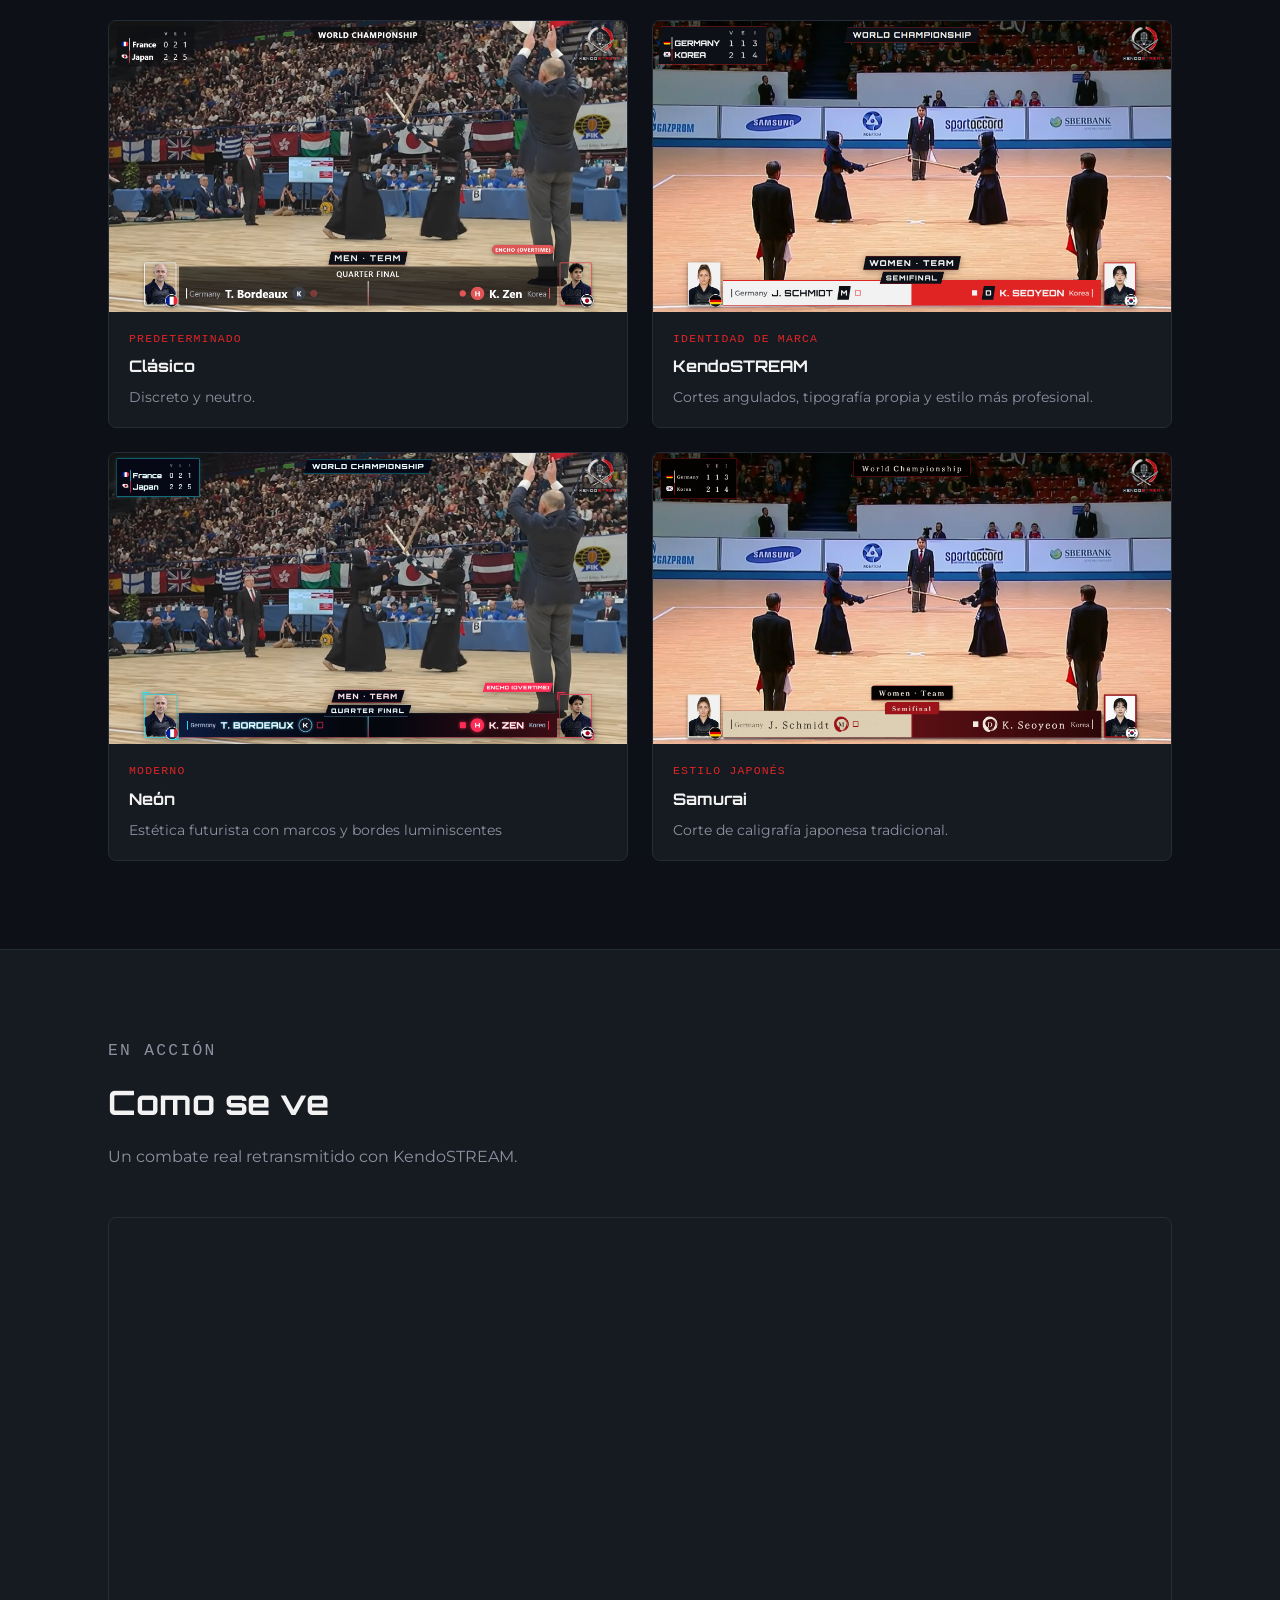
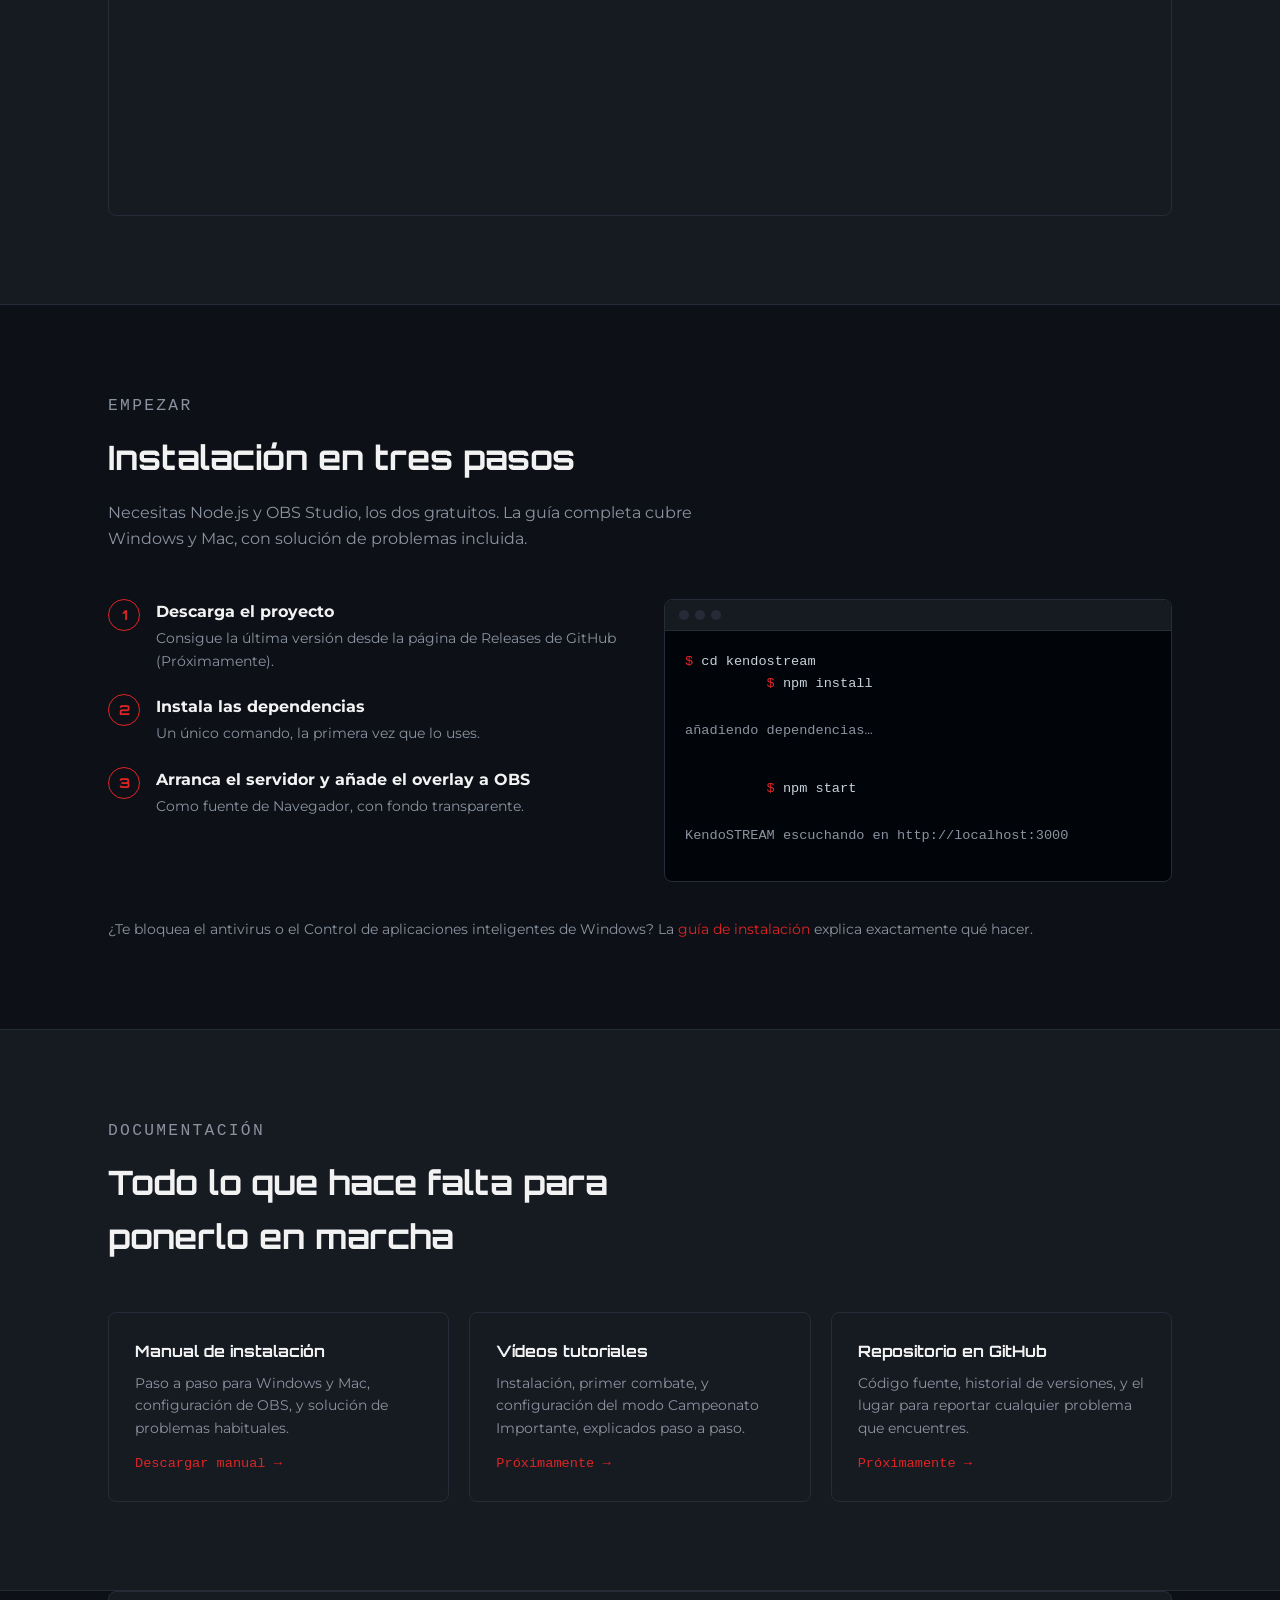
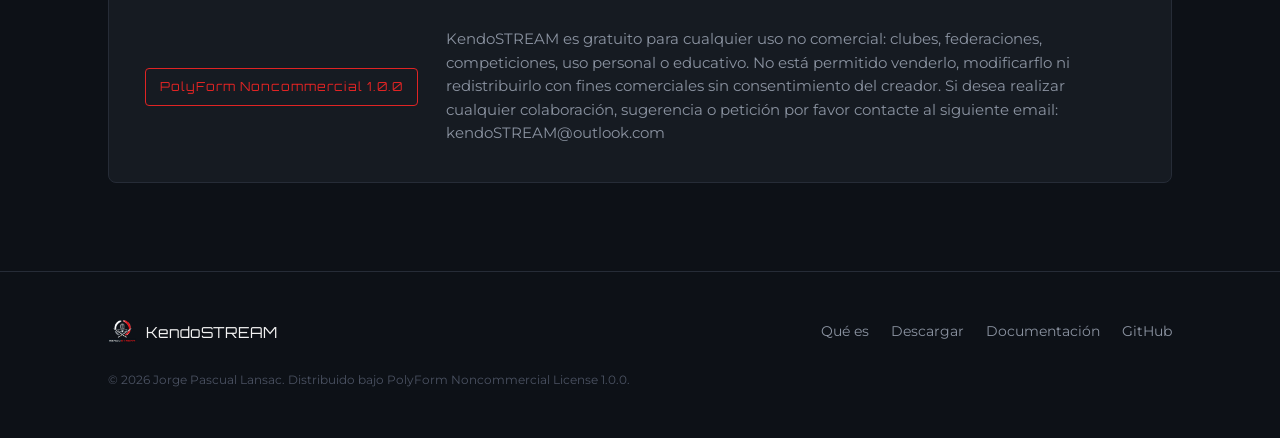
==== commit f54a7403: "Update index.html" ====
--- a/index.html
+++ b/index.html
@@ -21,12 +21,12 @@
         <li><a href="#caracteristicas">Características</a></li>
         <li><a href="#instalacion">Instalación</a></li>
         <li><a href="#documentacion">Documentación</a></li>
-        <li><a href="novedades.html">Novedades</a></li>
-        <li><a href="tutoriales.html">Tutoriales</a></li>
-        <!-- <li><a href="eventos.html">Eventos</a></li> -->
+        <li><a href="news.html">Novedades</a></li>
+        <li><a href="tutorials.html">Tutoriales</a></li>
+        <!-- <li><a href="events.html">Eventos</a></li> -->
       </ul>
 
-      <a href="descargas/kendostream.zip" download class="boton boton-primario">Descargar</a>
+      <a href="#instalacion">Descargar</a>
     </div>
   </nav>
 
@@ -40,7 +40,7 @@
         y gratuito.
       </p>
       <div class="hero-acciones">
-        <a href="#instalacion" class="boton boton-primario">Descargar KendoSTREAM</a>
+        <a href="#instalacion">Descargar KendoSTREAM</a>
         <a href="#documentacion" class="boton boton-secundario">Ver documentación</a>
       </div>
     </div>
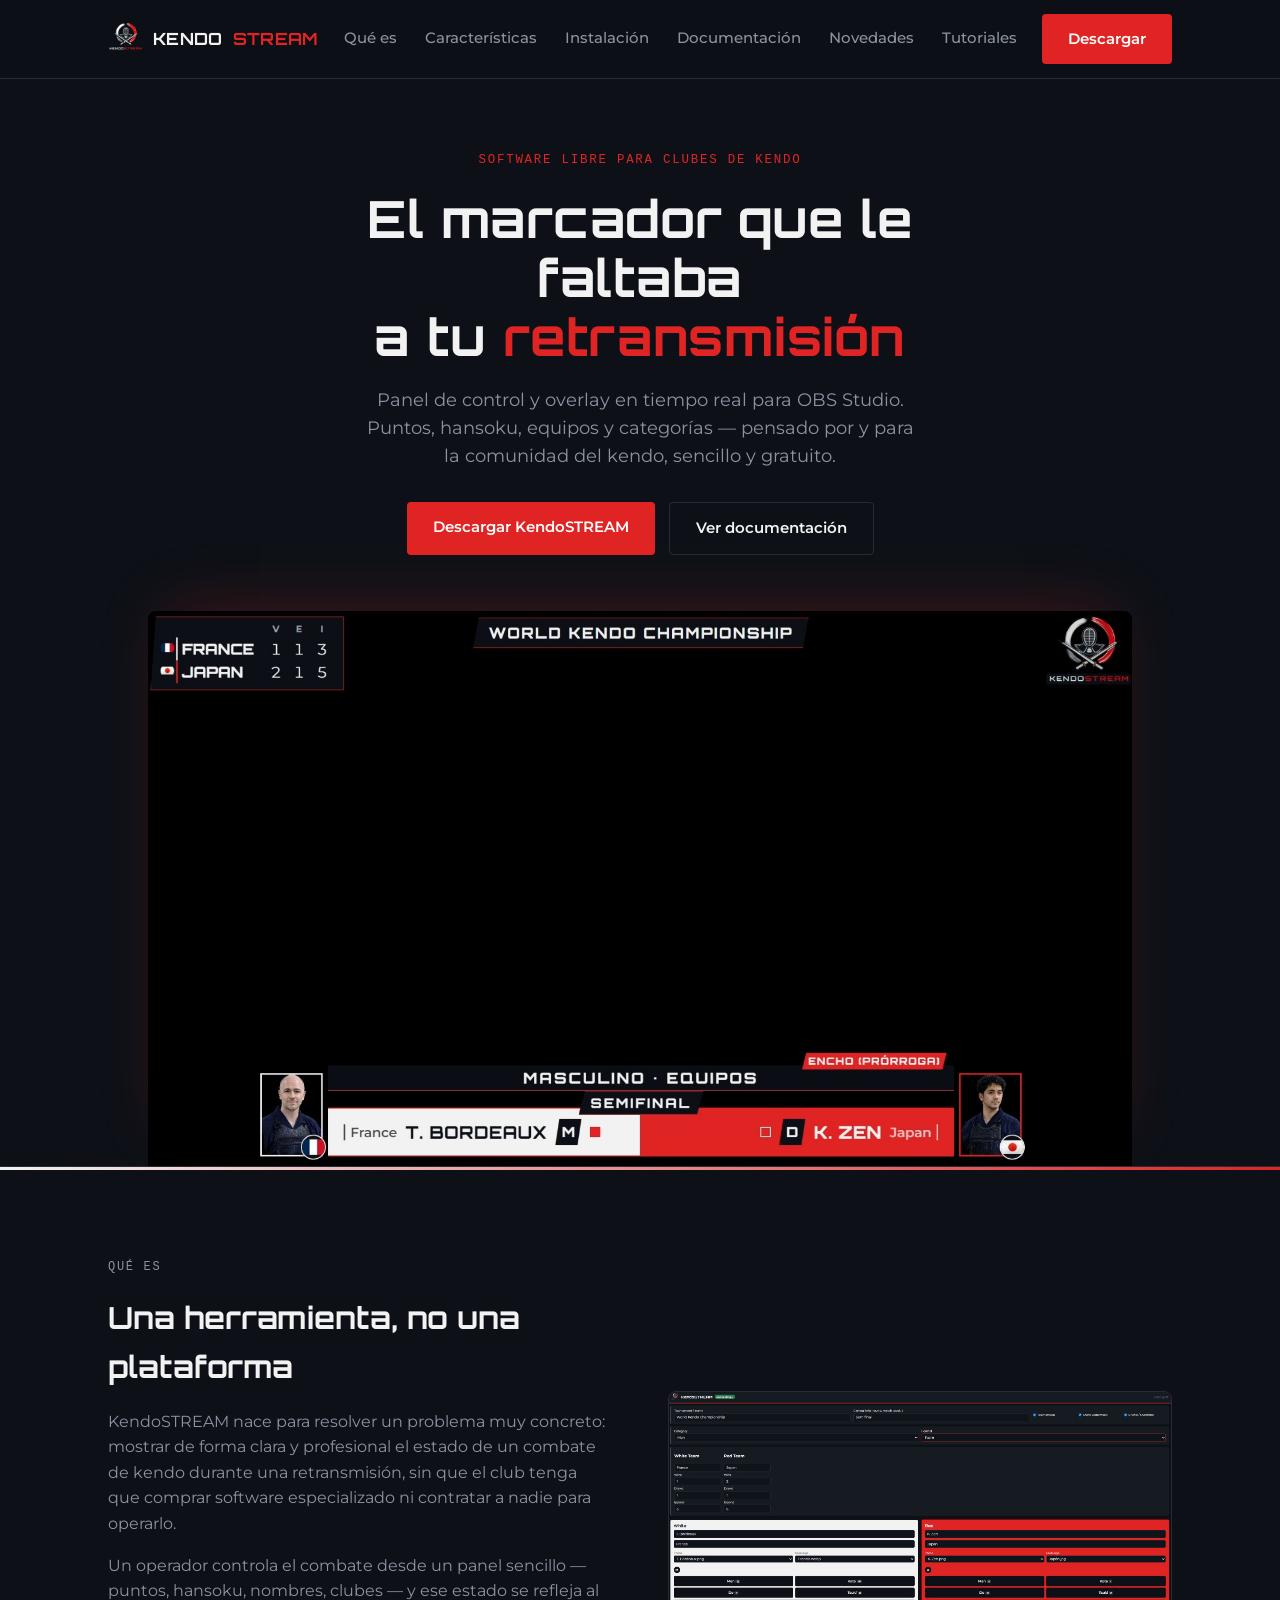
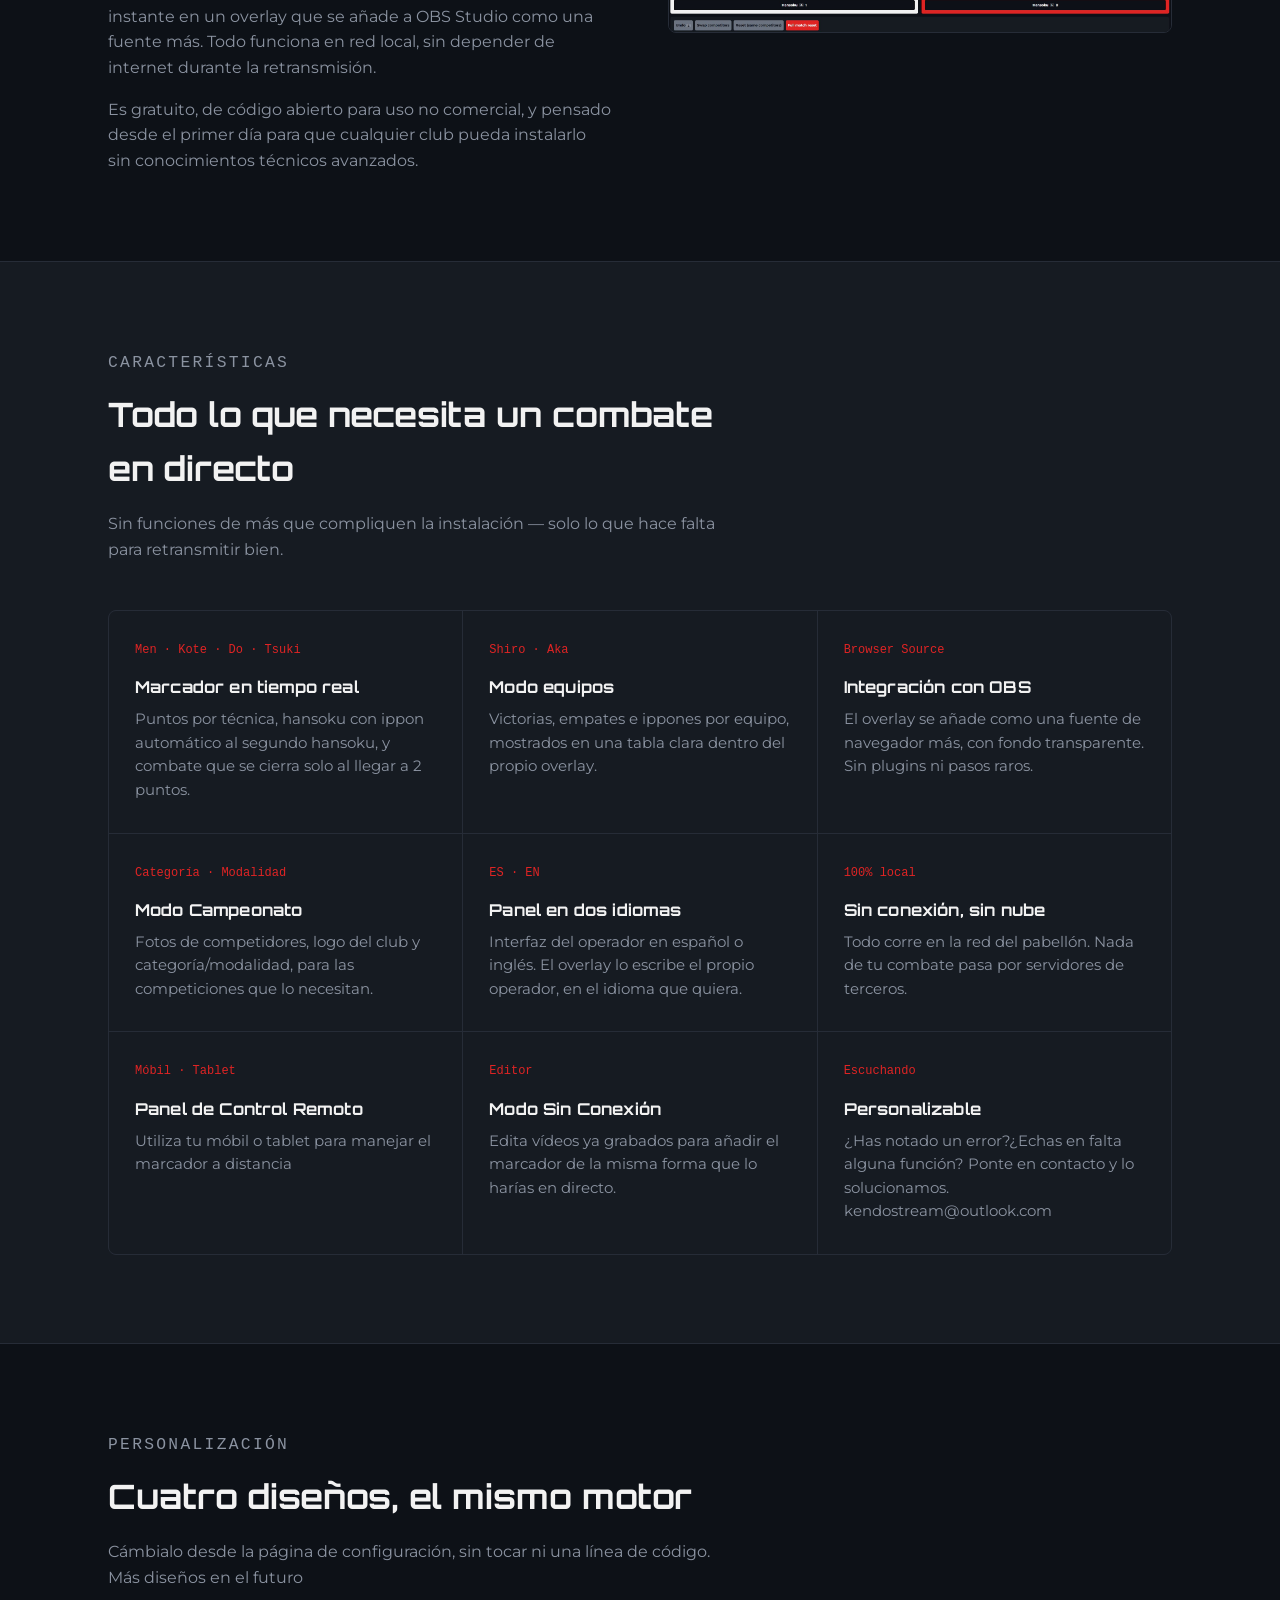
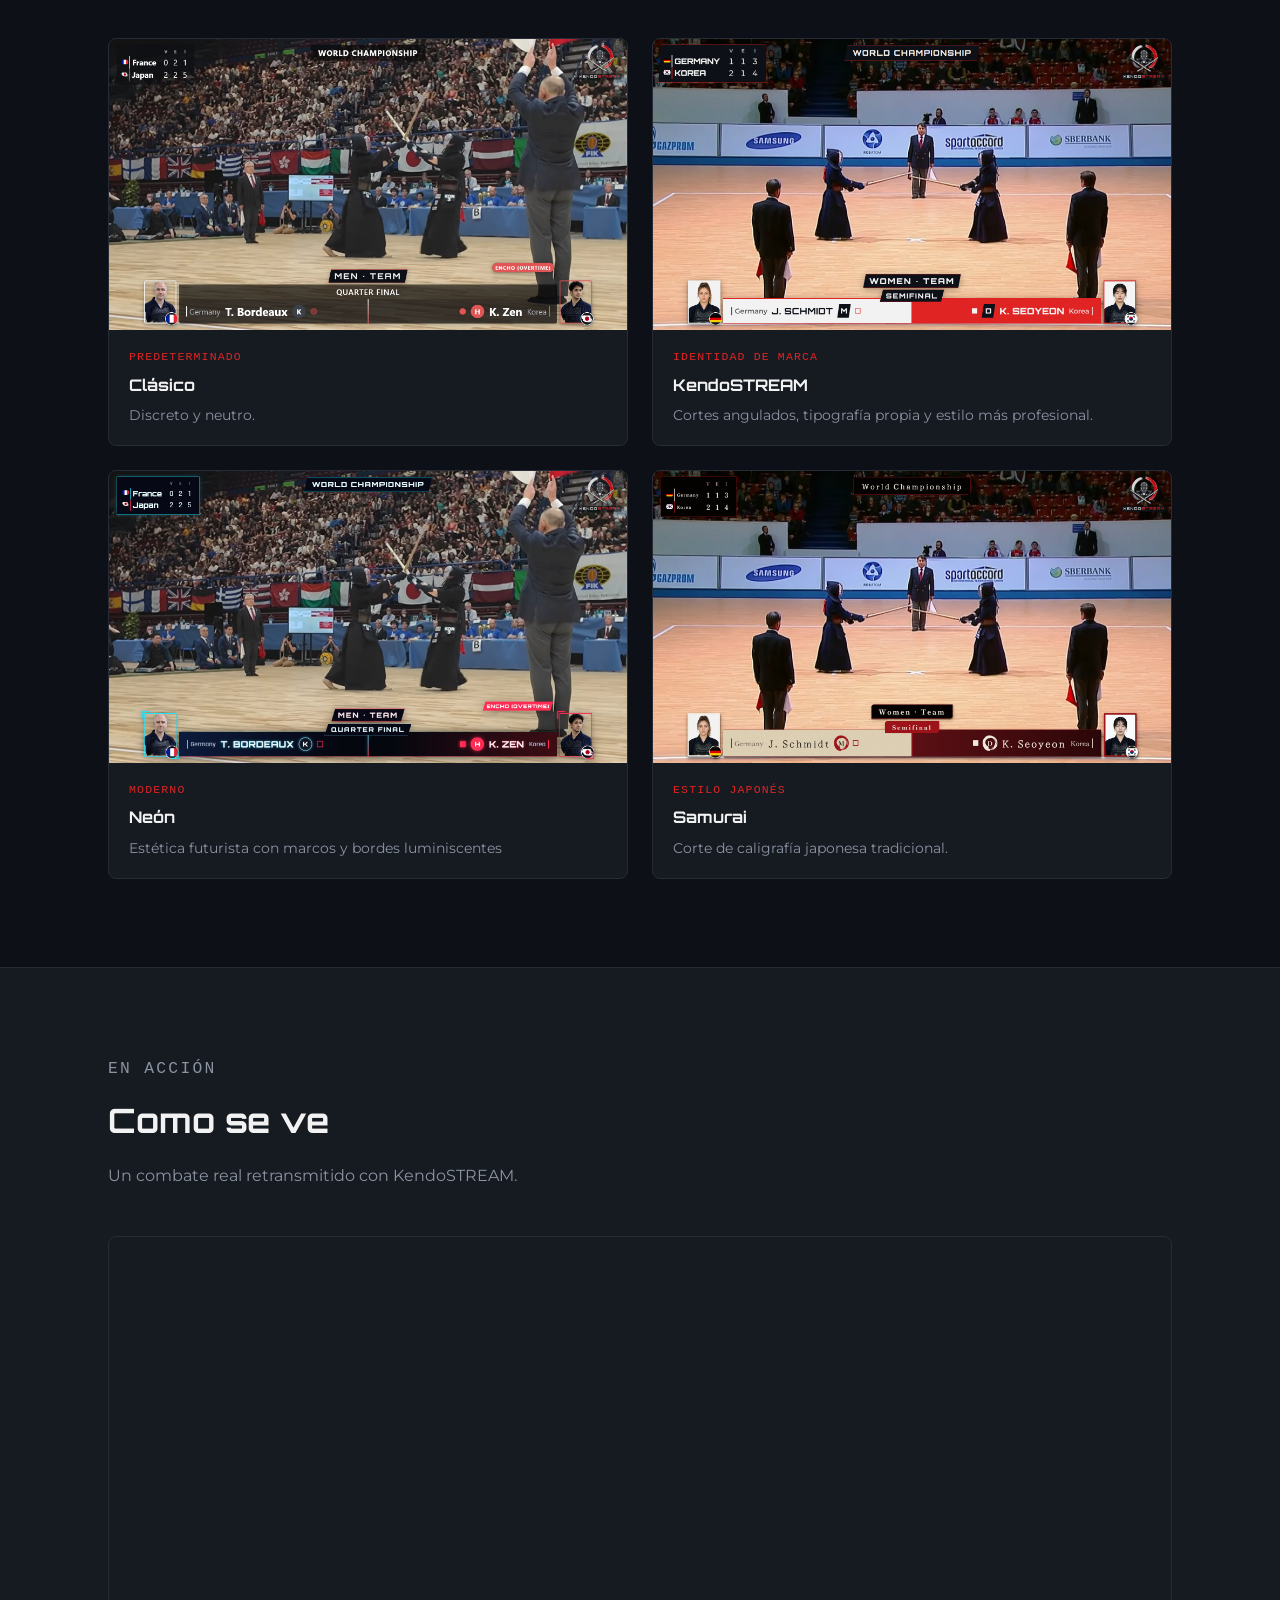
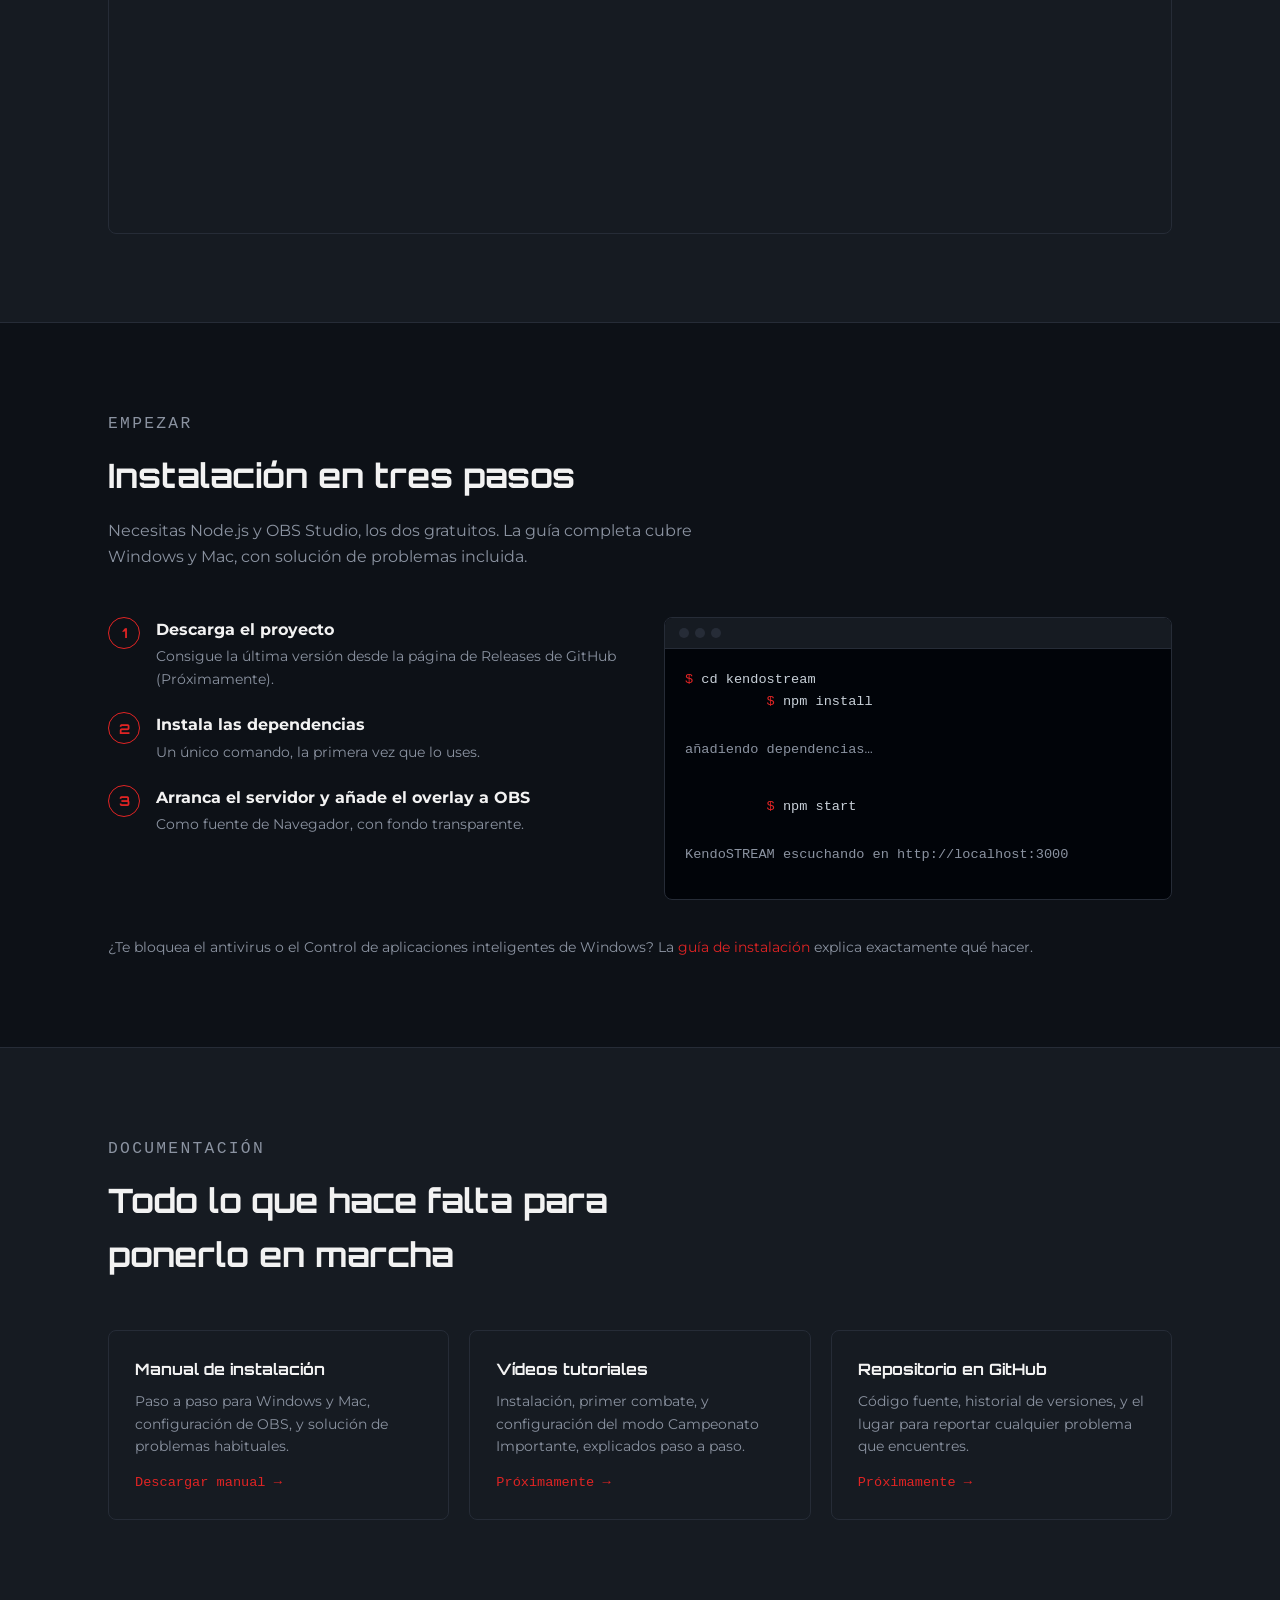
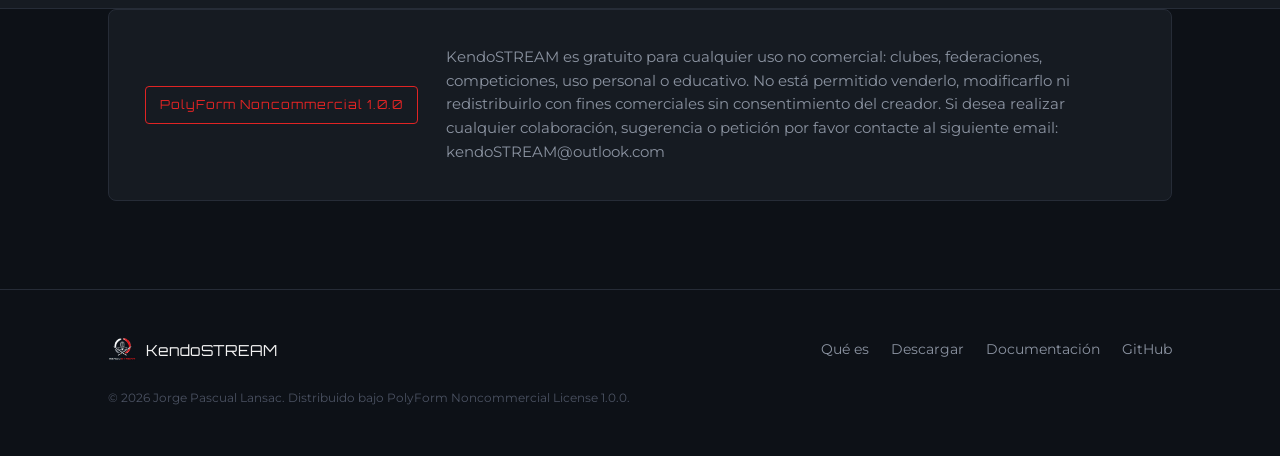
==== commit 8457bfef: "Update index.html" ====
--- a/index.html
+++ b/index.html
@@ -26,7 +26,7 @@
         <!-- <li><a href="events.html">Eventos</a></li> -->
       </ul>
 
-      <a href="#instalacion">Descargar</a>
+      <a href="#instalacion" download class="boton boton-primario">Descargar</a>
     </div>
   </nav>
 
@@ -40,7 +40,7 @@
         y gratuito.
       </p>
       <div class="hero-acciones">
-        <a href="#instalacion">Descargar KendoSTREAM</a>
+        <a href="#instalacion" download class="boton boton-primario">Descargar KendoSTREAM</a>
         <a href="#documentacion" class="boton boton-secundario">Ver documentación</a>
       </div>
     </div>
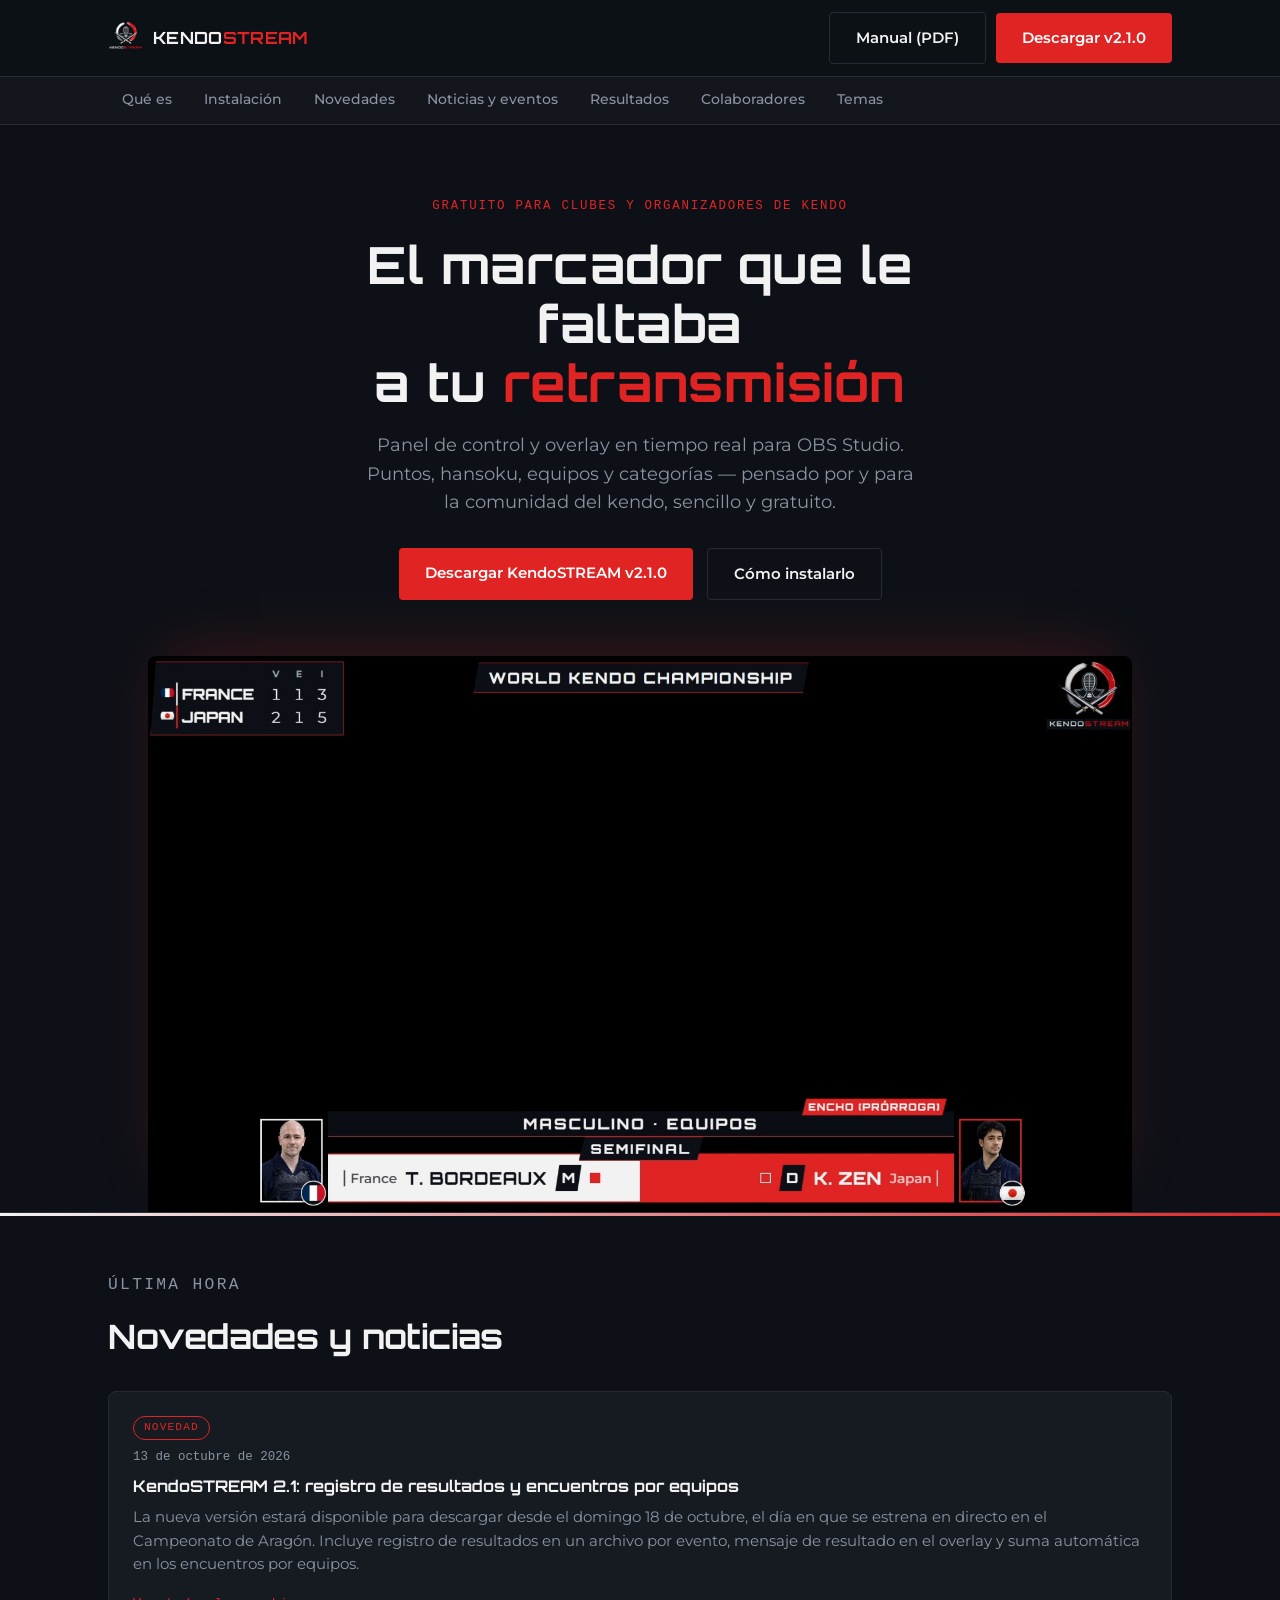
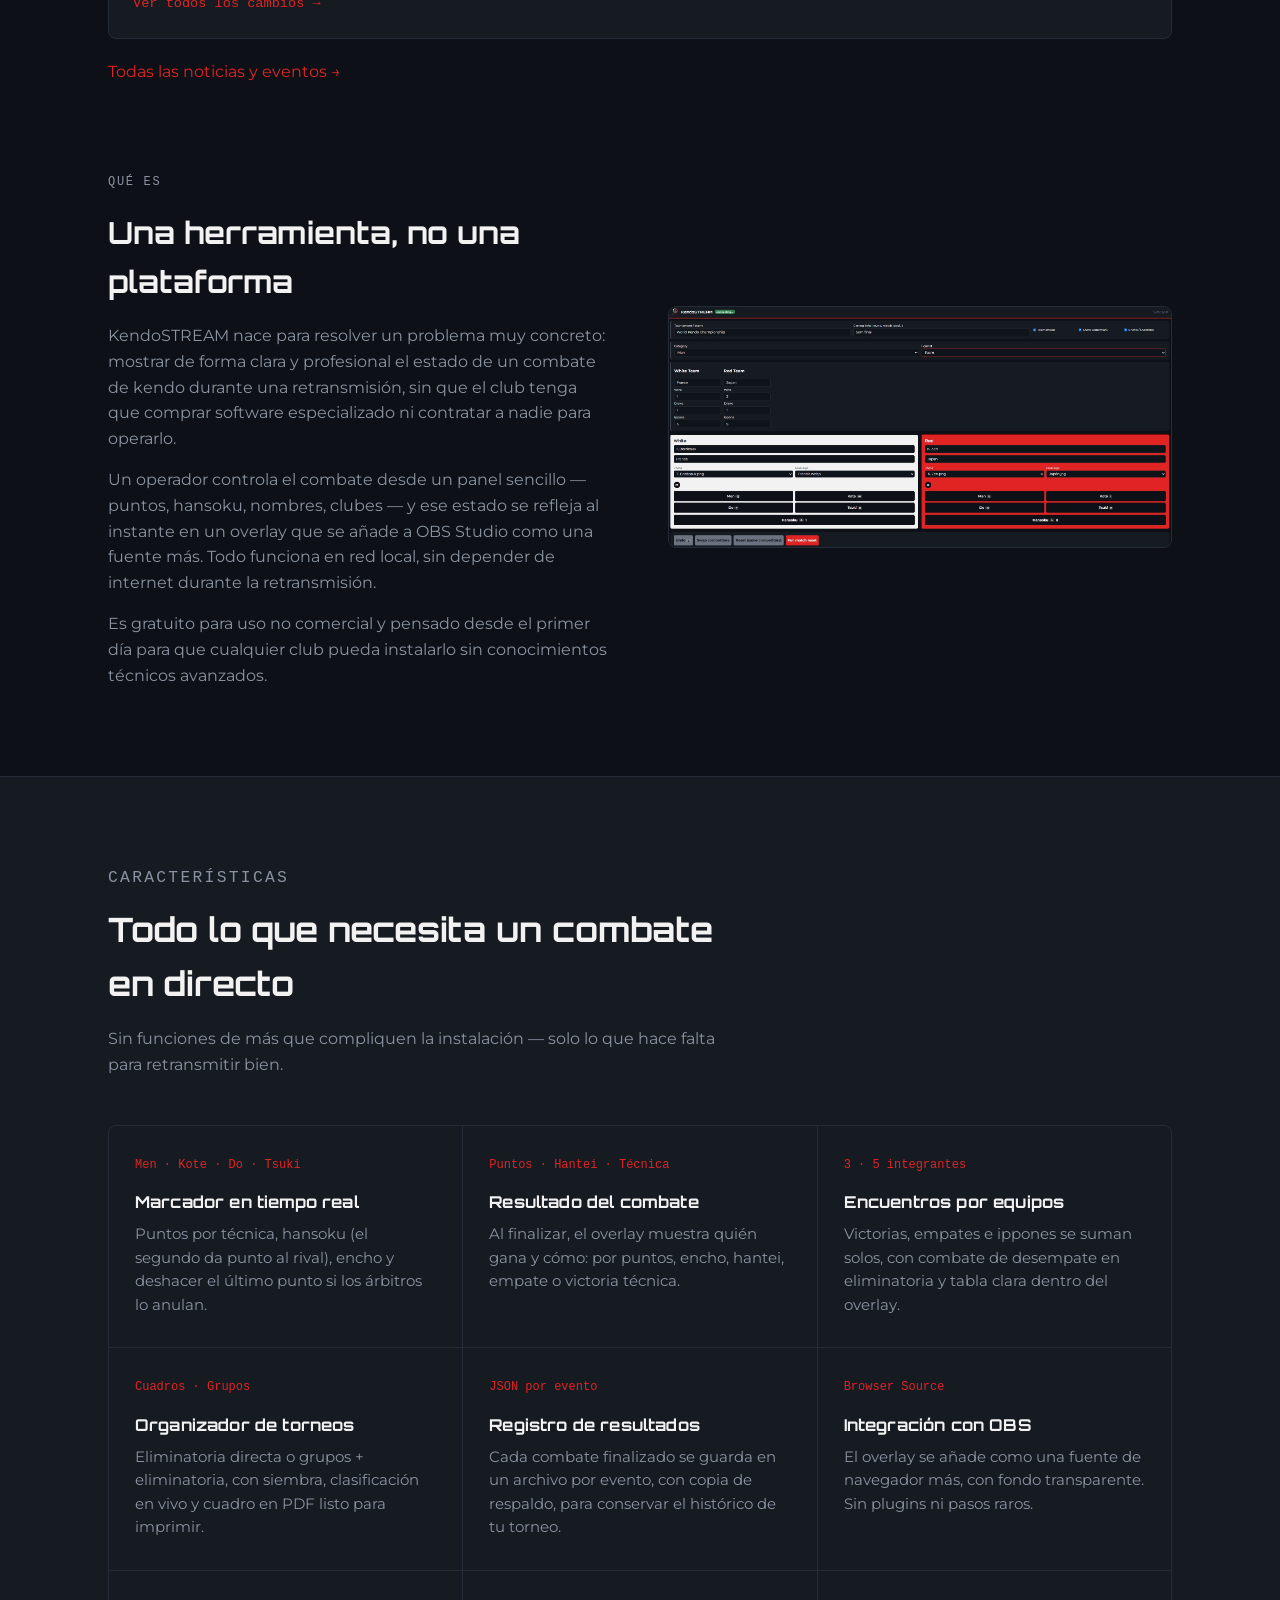
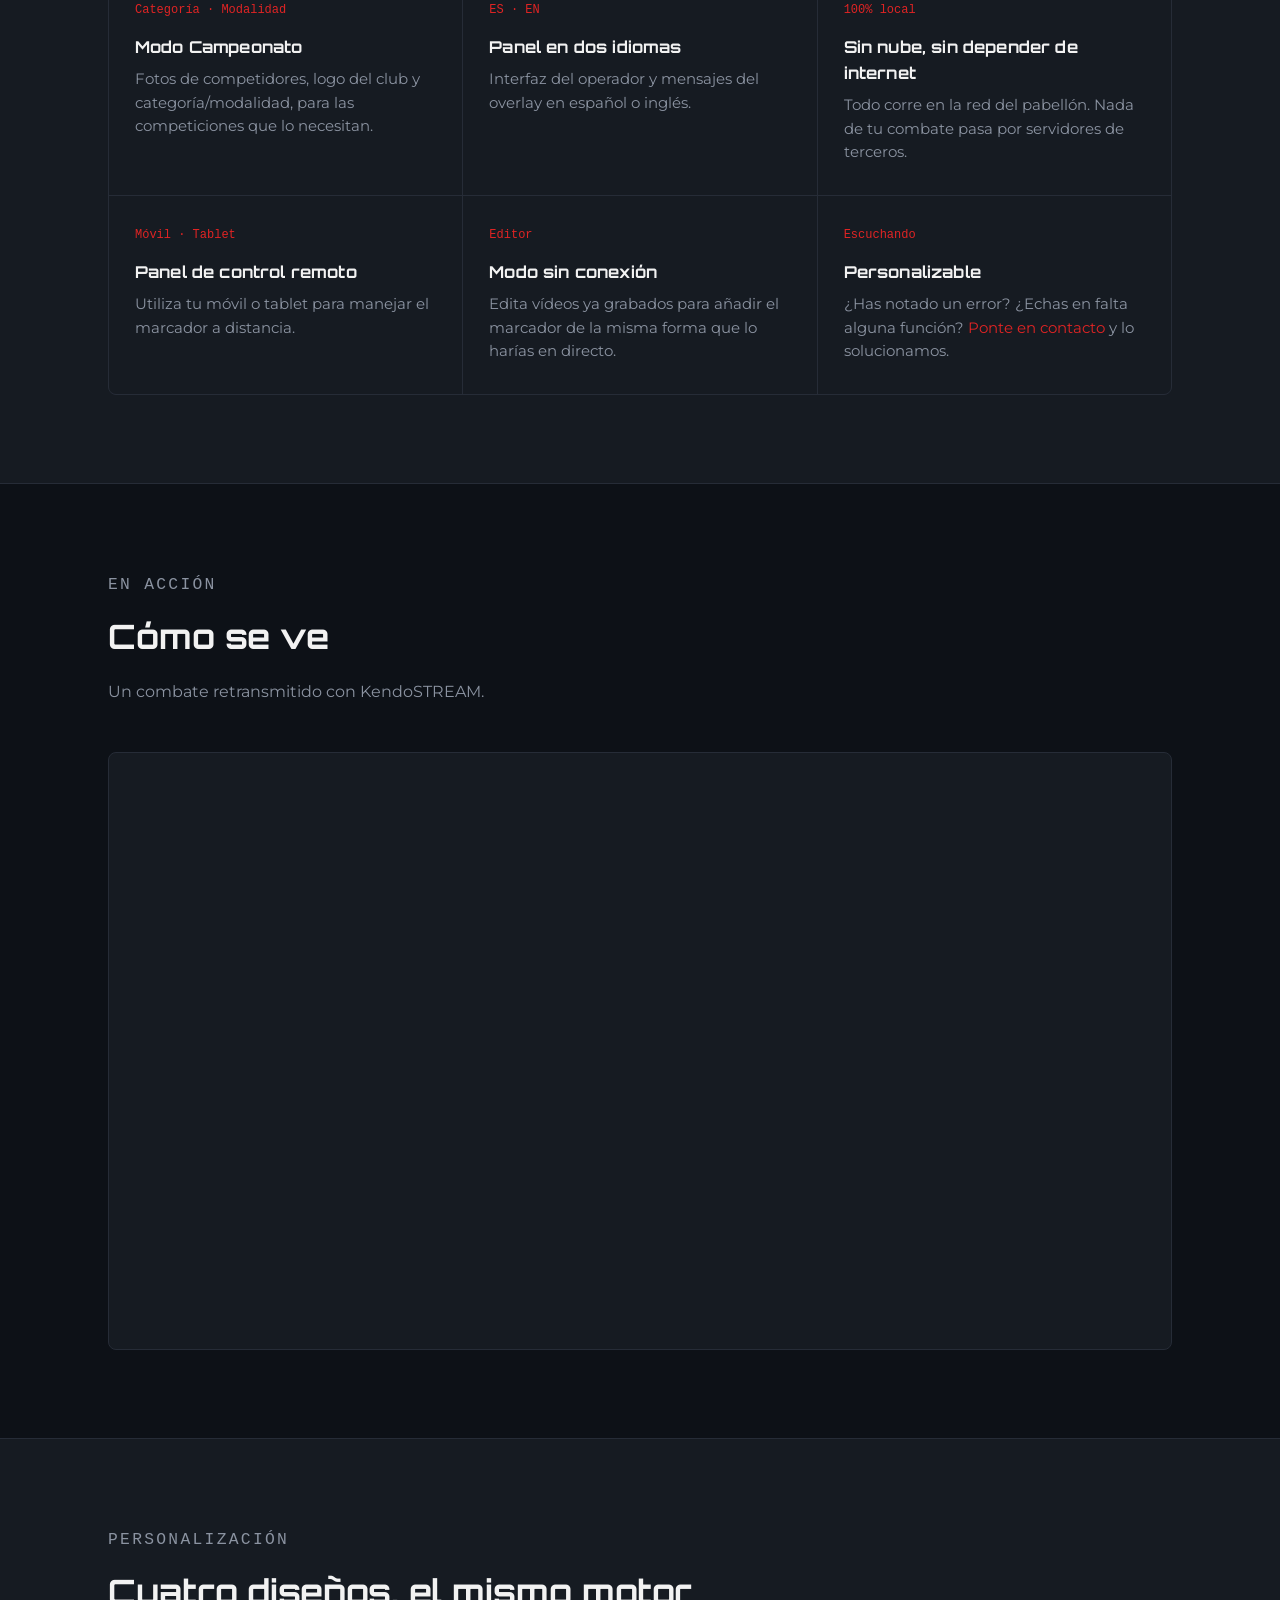
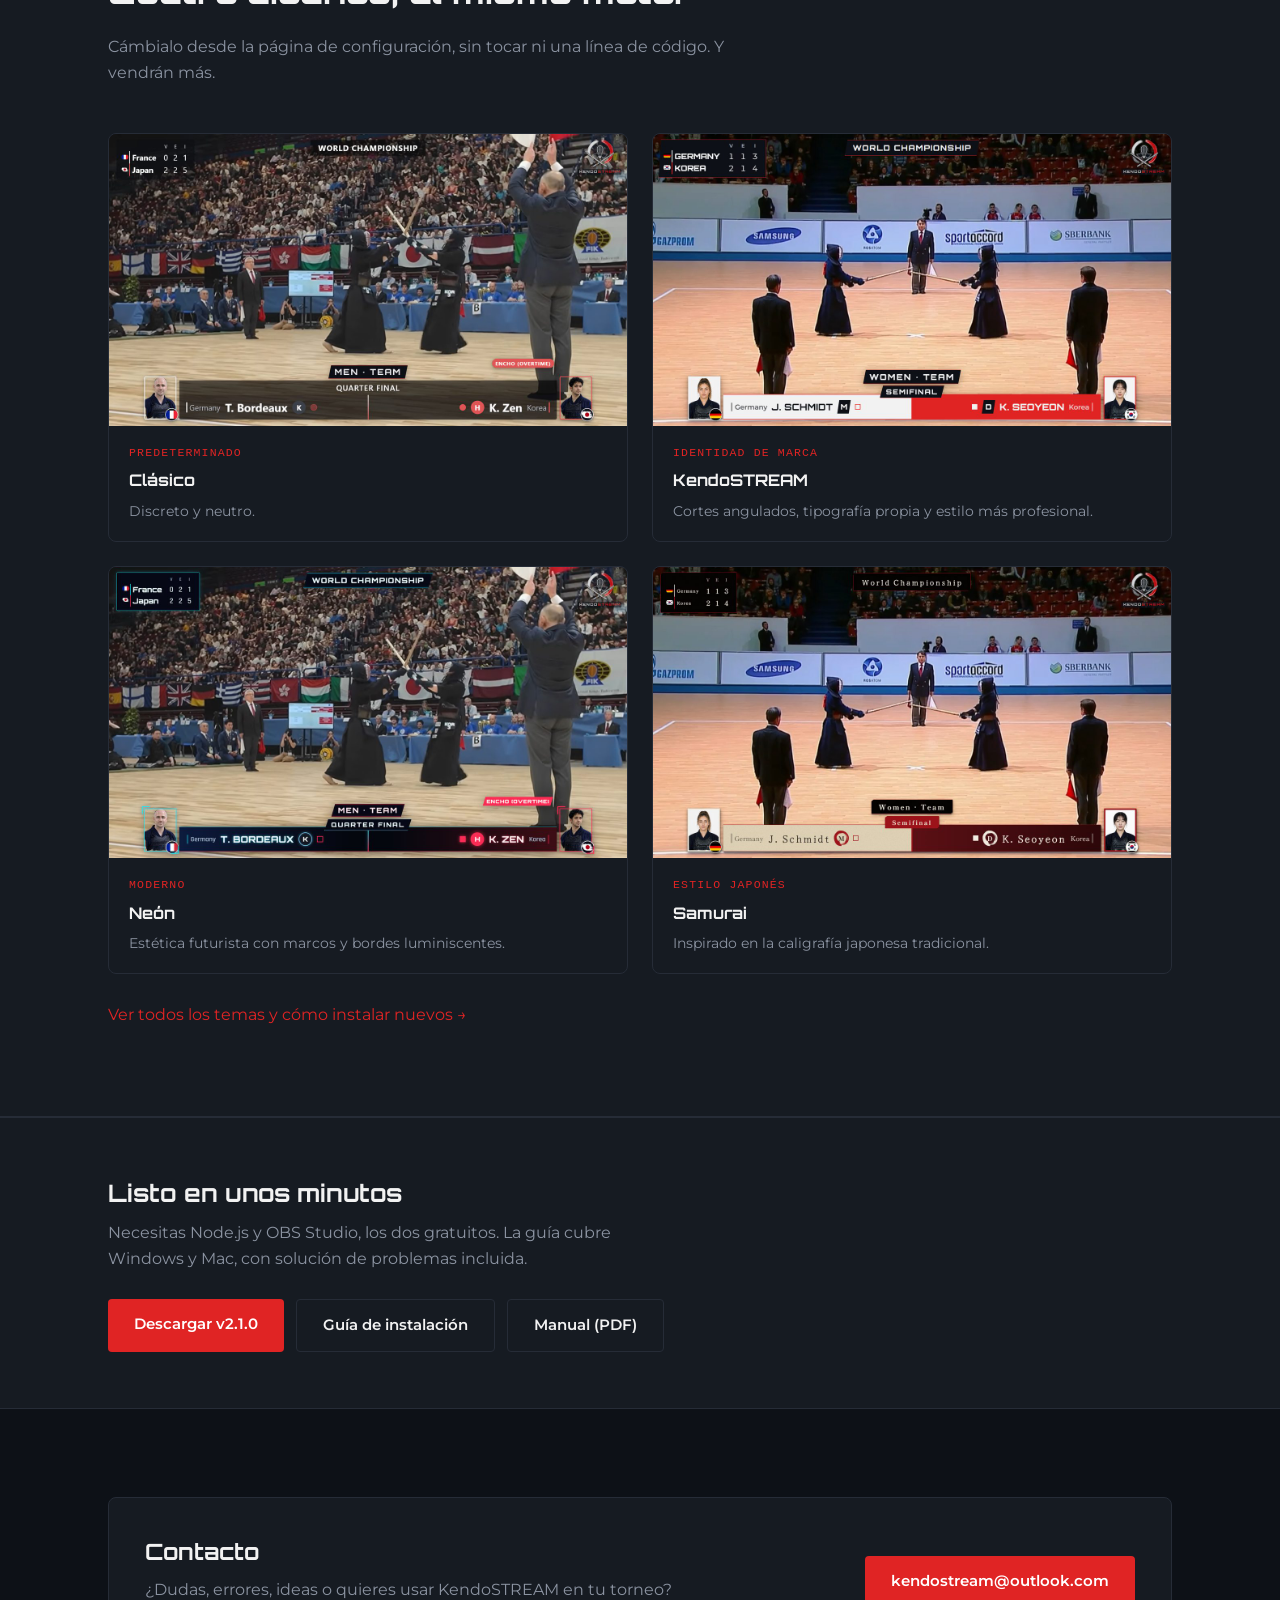
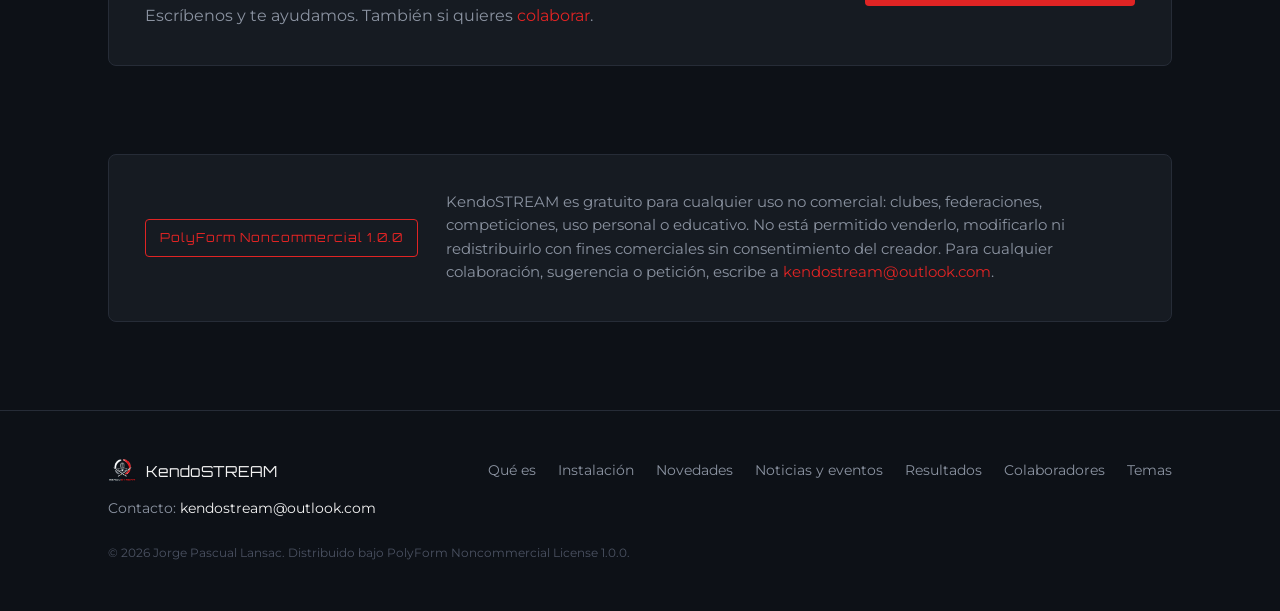
==== commit d13a7968: "Web Update" ====
--- a/index.html
+++ b/index.html
@@ -1,311 +1,272 @@
-<!DOCTYPE html>
-<html lang="es">
-<head>
-  <meta charset="UTF-8" />
-  <meta name="viewport" content="width=device-width, initial-scale=1.0" />
-  <title>KendoSTREAM — Marcador y overlay gratuito para retransmisiones de kendo</title>
-  <meta name="description" content="KendoSTREAM es un marcador y overlay gratuito para retransmisiones de kendo en directo, pensado para clubes y organizadores. Compatible con OBS Studio." />
-  <link rel="icon" href="assets/img/logo.png" />
-  <link rel="stylesheet" href="style.css" />
-</head>
-<body>
-
-  <nav class="nav">
-    <div class="envoltura">
-      <div class="nav-marca">
-        <img src="assets/img/logo.png" alt="KendoSTREAM" />
-        KENDO<span style="color:var(--carmesi)">STREAM</span>
-      </div>
-      <ul class="nav-enlaces">
-        <li><a href="#que-es">Qué es</a></li>
-        <li><a href="#caracteristicas">Características</a></li>
-        <li><a href="#instalacion">Instalación</a></li>
-        <li><a href="#documentacion">Documentación</a></li>
-        <li><a href="news.html">Novedades</a></li>
-        <li><a href="tutorials.html">Tutoriales</a></li>
-        <!-- <li><a href="events.html">Eventos</a></li> -->
-      </ul>
-
-      <a href="#instalacion" download class="boton boton-primario">Descargar</a>
-    </div>
-  </nav>
-
-  <header class="hero">
-    <div class="hero-contenido">
-      <p class="hero-eyebrow">Software libre para clubes de kendo</p>
-      <h1>El marcador que le faltaba<br />a tu <span>retransmisión</span></h1>
-      <p class="lead">
-        Panel de control y overlay en tiempo real para OBS Studio. Puntos, hansoku,
-        equipos y categorías — pensado por y para la comunidad del kendo, sencillo
-        y gratuito.
-      </p>
-      <div class="hero-acciones">
-        <a href="#instalacion" download class="boton boton-primario">Descargar KendoSTREAM</a>
-        <a href="#documentacion" class="boton boton-secundario">Ver documentación</a>
-      </div>
-    </div>
-    <div class="hero-captura">
-      <img src="assets/img/hero-kendostream.jpg" alt="Overlay de KendoSTREAM mostrando un combate en directo" />
-    </div>
-  </header>
-
-  <hr class="franja-divisoria" />
-
-  <section id="que-es">
-    <div class="envoltura que-es">
-      <div class="que-es-texto">
-        <p class="seccion-eyebrow">Qué es</p>
-        <h2 style="font-family:var(--fuente-marca); font-size:1.9rem; margin-bottom:18px;">
-          Una herramienta, no una plataforma
-        </h2>
-        <p>
-          KendoSTREAM nace para resolver un problema muy concreto: mostrar de forma
-          clara y profesional el estado de un combate de kendo durante una retransmisión,
-          sin que el club tenga que comprar software especializado ni contratar a nadie
-          para operarlo.
-        </p>
-        <p>
-          Un operador controla el combate desde un panel sencillo — puntos, hansoku,
-          nombres, clubes — y ese estado se refleja al instante en un overlay que se
-          añade a OBS Studio como una fuente más. Todo funciona en red local, sin
-          depender de internet durante la retransmisión.
-        </p>
-        <p>
-          Es gratuito, de código abierto para uso no comercial, y pensado desde el
-          primer día para que cualquier club pueda instalarlo sin conocimientos
-          técnicos avanzados.
-        </p>
-      </div>
-      <div class="que-es-imagen">
-        <img src="assets/img/captura-panel.jpg" alt="Panel de control de KendoSTREAM" />
-      </div>
-    </div>
-  </section>
-
-  <section id="caracteristicas" style="background:var(--superficie); border-top:1px solid var(--borde); border-bottom:1px solid var(--borde);">
-    <div class="envoltura">
-      <div class="seccion-cabecera">
-        <p class="seccion-eyebrow">Características</p>
-        <h2>Todo lo que necesita un combate en directo</h2>
-        <p>Sin funciones de más que compliquen la instalación — solo lo que hace falta para retransmitir bien.</p>
-      </div>
-      <div class="caracteristicas-grid">
-        <div class="caracteristica">
-          <p class="marca-num">Men · Kote · Do · Tsuki</p>
-          <h3>Marcador en tiempo real</h3>
-          <p>Puntos por técnica, hansoku con ippon automático al segundo hansoku, y combate que se cierra solo al llegar a 2 puntos.</p>
-        </div>
-        <div class="caracteristica">
-          <p class="marca-num">Shiro · Aka</p>
-          <h3>Modo equipos</h3>
-          <p>Victorias, empates e ippones por equipo, mostrados en una tabla clara dentro del propio overlay.</p>
-        </div>
-        <div class="caracteristica">
-          <p class="marca-num">Browser Source</p>
-          <h3>Integración con OBS</h3>
-          <p>El overlay se añade como una fuente de navegador más, con fondo transparente. Sin plugins ni pasos raros.</p>
-        </div>
-        <div class="caracteristica">
-          <p class="marca-num">Categoría · Modalidad</p>
-          <h3>Modo Campeonato</h3>
-          <p>Fotos de competidores, logo del club y categoría/modalidad, para las competiciones que lo necesitan.</p>
-        </div>
-        <div class="caracteristica">
-          <p class="marca-num">ES · EN</p>
-          <h3>Panel en dos idiomas</h3>
-          <p>Interfaz del operador en español o inglés. El overlay lo escribe el propio operador, en el idioma que quiera.</p>
-        </div>
-        <div class="caracteristica">
-          <p class="marca-num">100% local</p>
-          <h3>Sin conexión, sin nube</h3>
-          <p>Todo corre en la red del pabellón. Nada de tu combate pasa por servidores de terceros.</p>
-        </div>
-        <div class="caracteristica">
-          <p class="marca-num">Móbil · Tablet</p>
-          <h3>Panel de Control Remoto</h3>
-          <p>Utiliza tu móbil o tablet para manejar el marcador a distancia</p>
-        </div>
-        <div class="caracteristica">
-          <p class="marca-num">Editor</p>
-          <h3>Modo Sin Conexión</h3>
-          <p>Edita vídeos ya grabados para añadir el marcador de la misma forma que lo harías en directo.</p>
-        </div>
-        <div class="caracteristica">
-          <p class="marca-num">Escuchando</p>
-          <h3>Personalizable</h3>
-          <p>¿Has notado un error?¿Echas en falta alguna función? Ponte en contacto y lo solucionamos. kendostream@outlook.com</p>
-        </div>
-      </div>
-    </div>
-  </section>
-
-  <section id="disenos">
-    <div class="envoltura">
-      <div class="seccion-cabecera">
-        <p class="seccion-eyebrow">Personalización</p>
-        <h2>Cuatro diseños, el mismo motor</h2>
-        <p>Cámbialo desde la página de configuración, sin tocar ni una línea de código. Más diseños en el futuro</p>
-      </div>
-      <div class="disenos-grid">
-        <div class="diseno-card">
-          <img src="assets/img/comparativa-clasico.png" alt="Diseño Clásico del overlay" />
-          <div class="diseno-card-info">
-            <p class="etiqueta">Predeterminado</p>
-            <h3>Clásico</h3>
-            <p>Discreto y neutro.</p>
-          </div>
-        </div>
-        <div class="diseno-card">
-          <img src="assets/img/comparativa-kendostream.png" alt="Diseño KendoSTREAM del overlay" />
-          <div class="diseno-card-info">
-            <p class="etiqueta">Identidad de marca</p>
-            <h3>KendoSTREAM</h3>
-            <p>Cortes angulados, tipografía propia y estilo más profesional.</p>
-          </div>
-        </div>
-        <div class="diseno-card">
-          <img src="assets/img/comparativa-neon.png" alt="Diseño KendoSTREAM del overlay" />
-          <div class="diseno-card-info">
-            <p class="etiqueta">Moderno</p>
-            <h3>Neón</h3>
-            <p>Estética futurista con marcos y bordes luminiscentes</p>
-          </div>
-        </div>
-        <div class="diseno-card">
-          <img src="assets/img/comparativa-samurai.png" alt="Diseño KendoSTREAM del overlay" />
-          <div class="diseno-card-info">
-            <p class="etiqueta">Estilo Japonés</p>
-            <h3>Samurai</h3>
-            <p>Corte de caligrafía japonesa tradicional.</p>
-          </div>
-        </div>
-      </div>
-    </div>
-  </section>
-
-  <section id="demo" style="background:var(--superficie); border-top:1px solid var(--borde); border-bottom:1px solid var(--borde);">
-    <div class="envoltura">
-      <div class="seccion-cabecera">
-        <p class="seccion-eyebrow">En acción</p>
-        <h2>Como se ve</h2>
-        <p>Un combate real retransmitido con KendoSTREAM.</p>
-      </div>
-      <div class="demo-marco">
-        <iframe
-          width="100%"
-          height="600"
-          src="https://www.youtube.com/embed/PQhllM6W5TE"
-          title="KendoSTREAM Demo"
-          frameborder="0"
-          allowfullscreen>
-        </iframe>
-      </div>
-    </div>
-  </section>
-
-  <section id="instalacion">
-    <div class="envoltura">
-      <div class="seccion-cabecera">
-        <p class="seccion-eyebrow">Empezar</p>
-        <h2>Instalación en tres pasos</h2>
-        <p>Necesitas Node.js y OBS Studio, los dos gratuitos. La guía completa cubre Windows y Mac, con solución de problemas incluida.</p>
-      </div>
-      <div class="instalacion-grid">
-        <ol class="pasos">
-          <li>
-            <div>
-              <h4>Descarga el proyecto</h4>
-              <p>Consigue la última versión desde la página de Releases de GitHub (Próximamente).</p>
-            </div>
-          </li>
-          <li>
-            <div>
-              <h4>Instala las dependencias</h4>
-              <p>Un único comando, la primera vez que lo uses.</p>
-            </div>
-          </li>
-          <li>
-            <div>
-              <h4>Arranca el servidor y añade el overlay a OBS</h4>
-              <p>Como fuente de Navegador, con fondo transparente.</p>
-            </div>
-          </li>
-        </ol>
-        <div class="terminal">
-          <div class="terminal-barra"><span></span><span></span><span></span></div>
-          <pre><span class="cmd">cd kendostream</span>
-          <span class="cmd">npm install</span>
-          <span class="out">añadiendo dependencias…</span>
-          <span class="cmd">npm start</span>
-          <span class="out">KendoSTREAM escuchando en http://localhost:3000</span></pre>
-        </div>
-      </div>
-      <p style="margin-top:36px; color:var(--acero); font-size:0.9rem;">
-        ¿Te bloquea el antivirus o el Control de aplicaciones inteligentes de Windows?
-        La <a href="#documentacion" style="color:var(--carmesi); text-decoration:none;">guía de instalación</a>
-        explica exactamente qué hacer.
-      </p>
-    </div>
-  </section>
-
-  <section id="documentacion" style="background:var(--superficie); border-top:1px solid var(--borde); border-bottom:1px solid var(--borde);">
-    <div class="envoltura">
-      <div class="seccion-cabecera">
-        <p class="seccion-eyebrow">Documentación</p>
-        <h2>Todo lo que hace falta para ponerlo en marcha</h2>
-      </div>
-      <div class="docs-grid">
-      <a href="descargas/manual-kendostream.docx" download class="doc-card">
-        <h3>Manual de instalación</h3>
-        <p>Paso a paso para Windows y Mac, configuración de OBS, y solución de problemas habituales.</p>
-        <span class="flecha">Descargar manual →</span>
-      </a>
-        <a href="#" class="doc-card">
-          <h3>Vídeos tutoriales</h3>
-          <p>Instalación, primer combate, y configuración del modo Campeonato Importante, explicados paso a paso.</p>
-          <span class="flecha">Próximamente →</span>
-        </a>
-        <a href="#" class="doc-card">
-          <h3>Repositorio en GitHub</h3>
-          <p>Código fuente, historial de versiones, y el lugar para reportar cualquier problema que encuentres.</p>
-          <span class="flecha">Próximamente  →</span>
-        </a>
-      </div>
-    </div>
-  </section>
-
-  <section id="licencia" style="padding-top:0;">
-    <div class="envoltura">
-      <div class="licencia-caja">
-        <span class="sello">PolyForm Noncommercial 1.0.0</span>
-        <p>
-          KendoSTREAM es gratuito para cualquier uso no comercial: clubes, federaciones,
-          competiciones, uso personal o educativo. No está permitido venderlo, modificarflo
-          ni redistribuirlo con fines comerciales sin consentimiento del creador.
-          Si desea realizar cualquier colaboración, sugerencia o petición
-          por favor contacte al siguiente email: kendoSTREAM@outlook.com
-        </p>
-      </div>
-    </div>
-  </section>
-
-  <footer>
-    <div class="envoltura footer-grid">
-      <div class="footer-marca">
-        <img src="assets/img/logo.png" alt="KendoSTREAM" />
-        KendoSTREAM
-      </div>
-      <ul class="footer-enlaces">
-        <li><a href="#que-es">Qué es</a></li>
-        <li><a href="#instalacion">Descargar</a></li>
-        <li><a href="#documentacion">Documentación</a></li>
-        <li><a href="#">GitHub</a></li>
-      </ul>
-    </div>
-    <div class="envoltura">
-      <p class="footer-nota">© 2026 Jorge Pascual Lansac. Distribuido bajo PolyForm Noncommercial License 1.0.0.</p>
-    </div>
-  </footer>
-
-</body>
-</html>
+<!DOCTYPE html>
+<html lang="es">
+<head>
+  <meta charset="UTF-8" />
+  <meta name="viewport" content="width=device-width, initial-scale=1.0" />
+  <title>KendoSTREAM — Marcador y overlay gratuito para retransmisiones de kendo</title>
+  <meta name="description" content="KendoSTREAM es un marcador y overlay gratuito para retransmisiones de kendo en directo, pensado para clubes y organizadores. Compatible con OBS Studio." />
+  <meta property="og:title" content="KendoSTREAM — Marcador y overlay gratuito para retransmisiones de kendo" />
+  <meta property="og:description" content="KendoSTREAM es un marcador y overlay gratuito para retransmisiones de kendo en directo, pensado para clubes y organizadores. Compatible con OBS Studio." />
+  <meta property="og:image" content="https://kendostream.com/assets/img/hero-kendostream.jpg" />
+  <meta property="og:type" content="website" />
+  <link rel="icon" href="assets/img/logo.png" />
+  <link rel="stylesheet" href="style.css" />
+</head>
+<body>
+
+  <div id="ks-cabecera"></div>
+
+  <header class="hero">
+    <div class="hero-contenido">
+      <p class="hero-eyebrow">Gratuito para clubes y organizadores de kendo</p>
+      <h1>El marcador que le faltaba<br />a tu <span>retransmisión</span></h1>
+      <p class="lead">
+        Panel de control y overlay en tiempo real para OBS Studio. Puntos, hansoku,
+        equipos y categorías — pensado por y para la comunidad del kendo, sencillo
+        y gratuito.
+      </p>
+      <div class="hero-acciones">
+        <a href="descargas/kendostream.zip" download class="boton boton-primario">Descargar KendoSTREAM <span data-ks-version></span></a>
+        <a href="instalacion.html" class="boton boton-secundario">Cómo instalarlo</a>
+      </div>
+    </div>
+    <div class="hero-captura">
+      <img src="assets/img/hero-kendostream.jpg" alt="Overlay de KendoSTREAM mostrando un combate en directo" />
+    </div>
+  </header>
+
+  <hr class="franja-divisoria" />
+
+  <!-- Cuenta atrás: se rellena sola desde datos/eventos.js y se oculta si no hay evento próximo -->
+  <section id="cuenta-atras" class="evento-seccion" hidden></section>
+
+  <!-- Destacados: noticias con portada:true en datos/noticias.js -->
+  <section id="destacados" class="destacados" hidden>
+    <div class="envoltura">
+      <div class="seccion-cabecera" style="margin-bottom:28px;">
+        <p class="seccion-eyebrow">Última hora</p>
+        <h2>Novedades y noticias</h2>
+      </div>
+      <div class="tarjetas" id="destacadosLista"></div>
+      <p style="margin-top:20px;"><a class="enlace-rojo" href="noticias.html">Todas las noticias y eventos →</a></p>
+    </div>
+  </section>
+
+  <section id="que-es">
+    <div class="envoltura que-es">
+      <div class="que-es-texto">
+        <p class="seccion-eyebrow">Qué es</p>
+        <h2 style="font-family:var(--fuente-marca); font-size:1.9rem; margin-bottom:18px;">
+          Una herramienta, no una plataforma
+        </h2>
+        <p>
+          KendoSTREAM nace para resolver un problema muy concreto: mostrar de forma
+          clara y profesional el estado de un combate de kendo durante una retransmisión,
+          sin que el club tenga que comprar software especializado ni contratar a nadie
+          para operarlo.
+        </p>
+        <p>
+          Un operador controla el combate desde un panel sencillo — puntos, hansoku,
+          nombres, clubes — y ese estado se refleja al instante en un overlay que se
+          añade a OBS Studio como una fuente más. Todo funciona en red local, sin
+          depender de internet durante la retransmisión.
+        </p>
+        <p>
+          Es gratuito para uso no comercial y pensado desde el primer día para que
+          cualquier club pueda instalarlo sin conocimientos técnicos avanzados.
+        </p>
+      </div>
+      <div class="que-es-imagen">
+        <img src="assets/img/captura-panel.jpg" alt="Panel de control de KendoSTREAM" />
+      </div>
+    </div>
+  </section>
+
+  <section id="caracteristicas" style="background:var(--superficie); border-top:1px solid var(--borde); border-bottom:1px solid var(--borde);">
+    <div class="envoltura">
+      <div class="seccion-cabecera">
+        <p class="seccion-eyebrow">Características</p>
+        <h2>Todo lo que necesita un combate en directo</h2>
+        <p>Sin funciones de más que compliquen la instalación — solo lo que hace falta para retransmitir bien.</p>
+      </div>
+      <div class="caracteristicas-grid">
+        <div class="caracteristica">
+          <p class="marca-num">Men · Kote · Do · Tsuki</p>
+          <h3>Marcador en tiempo real</h3>
+          <p>Puntos por técnica, hansoku (el segundo da punto al rival), encho y deshacer el último punto si los árbitros lo anulan.</p>
+        </div>
+        <div class="caracteristica">
+          <p class="marca-num">Puntos · Hantei · Técnica</p>
+          <h3>Resultado del combate</h3>
+          <p>Al finalizar, el overlay muestra quién gana y cómo: por puntos, encho, hantei, empate o victoria técnica.</p>
+        </div>
+        <div class="caracteristica">
+          <p class="marca-num">3 · 5 integrantes</p>
+          <h3>Encuentros por equipos</h3>
+          <p>Victorias, empates e ippones se suman solos, con combate de desempate en eliminatoria y tabla clara dentro del overlay.</p>
+        </div>
+        <div class="caracteristica">
+          <p class="marca-num">Cuadros · Grupos</p>
+          <h3>Organizador de torneos</h3>
+          <p>Eliminatoria directa o grupos + eliminatoria, con siembra, clasificación en vivo y cuadro en PDF listo para imprimir.</p>
+        </div>
+        <div class="caracteristica">
+          <p class="marca-num">JSON por evento</p>
+          <h3>Registro de resultados</h3>
+          <p>Cada combate finalizado se guarda en un archivo por evento, con copia de respaldo, para conservar el histórico de tu torneo.</p>
+        </div>
+        <div class="caracteristica">
+          <p class="marca-num">Browser Source</p>
+          <h3>Integración con OBS</h3>
+          <p>El overlay se añade como una fuente de navegador más, con fondo transparente. Sin plugins ni pasos raros.</p>
+        </div>
+        <div class="caracteristica">
+          <p class="marca-num">Categoría · Modalidad</p>
+          <h3>Modo Campeonato</h3>
+          <p>Fotos de competidores, logo del club y categoría/modalidad, para las competiciones que lo necesitan.</p>
+        </div>
+        <div class="caracteristica">
+          <p class="marca-num">ES · EN</p>
+          <h3>Panel en dos idiomas</h3>
+          <p>Interfaz del operador y mensajes del overlay en español o inglés.</p>
+        </div>
+        <div class="caracteristica">
+          <p class="marca-num">100% local</p>
+          <h3>Sin nube, sin depender de internet</h3>
+          <p>Todo corre en la red del pabellón. Nada de tu combate pasa por servidores de terceros.</p>
+        </div>
+        <div class="caracteristica">
+          <p class="marca-num">Móvil · Tablet</p>
+          <h3>Panel de control remoto</h3>
+          <p>Utiliza tu móvil o tablet para manejar el marcador a distancia.</p>
+        </div>
+        <div class="caracteristica">
+          <p class="marca-num">Editor</p>
+          <h3>Modo sin conexión</h3>
+          <p>Edita vídeos ya grabados para añadir el marcador de la misma forma que lo harías en directo.</p>
+        </div>
+        <div class="caracteristica">
+          <p class="marca-num">Escuchando</p>
+          <h3>Personalizable</h3>
+          <p>¿Has notado un error? ¿Echas en falta alguna función? <a class="enlace-rojo" href="#contacto">Ponte en contacto</a> y lo solucionamos.</p>
+        </div>
+      </div>
+    </div>
+  </section>
+
+  <section id="demo">
+    <div class="envoltura">
+      <div class="seccion-cabecera">
+        <p class="seccion-eyebrow">En acción</p>
+        <h2>Cómo se ve</h2>
+        <p>Un combate retransmitido con KendoSTREAM.</p>
+      </div>
+      <div class="demo-marco">
+        <iframe
+          src="https://www.youtube.com/embed/PQhllM6W5TE"
+          title="KendoSTREAM, vídeo de demostración"
+          loading="lazy"
+          allow="accelerometer; autoplay; clipboard-write; encrypted-media; gyroscope; picture-in-picture"
+          allowfullscreen>
+        </iframe>
+      </div>
+    </div>
+  </section>
+
+  <section id="disenos" style="background:var(--superficie); border-top:1px solid var(--borde); border-bottom:1px solid var(--borde);">
+    <div class="envoltura">
+      <div class="seccion-cabecera">
+        <p class="seccion-eyebrow">Personalización</p>
+        <h2>Cuatro diseños, el mismo motor</h2>
+        <p>Cámbialo desde la página de configuración, sin tocar ni una línea de código. Y vendrán más.</p>
+      </div>
+      <div class="disenos-grid">
+        <div class="diseno-card">
+          <img src="assets/img/comparativa-clasico.jpg" alt="Diseño Clásico del overlay" loading="lazy" />
+          <div class="diseno-card-info">
+            <p class="etiqueta">Predeterminado</p>
+            <h3>Clásico</h3>
+            <p>Discreto y neutro.</p>
+          </div>
+        </div>
+        <div class="diseno-card">
+          <img src="assets/img/comparativa-kendostream.jpg" alt="Diseño KendoSTREAM del overlay" loading="lazy" />
+          <div class="diseno-card-info">
+            <p class="etiqueta">Identidad de marca</p>
+            <h3>KendoSTREAM</h3>
+            <p>Cortes angulados, tipografía propia y estilo más profesional.</p>
+          </div>
+        </div>
+        <div class="diseno-card">
+          <img src="assets/img/comparativa-neon.jpg" alt="Diseño Neón del overlay" loading="lazy" />
+          <div class="diseno-card-info">
+            <p class="etiqueta">Moderno</p>
+            <h3>Neón</h3>
+            <p>Estética futurista con marcos y bordes luminiscentes.</p>
+          </div>
+        </div>
+        <div class="diseno-card">
+          <img src="assets/img/comparativa-samurai.jpg" alt="Diseño Samurai del overlay" loading="lazy" />
+          <div class="diseno-card-info">
+            <p class="etiqueta">Estilo japonés</p>
+            <h3>Samurai</h3>
+            <p>Inspirado en la caligrafía japonesa tradicional.</p>
+          </div>
+        </div>
+      </div>
+      <p style="margin-top:28px;"><a class="enlace-rojo" href="temas.html">Ver todos los temas y cómo instalar nuevos →</a></p>
+    </div>
+  </section>
+
+  <section class="cta-banda" style="padding:56px 0;">
+    <div class="envoltura">
+      <div>
+        <h2>Listo en unos minutos</h2>
+        <p>Necesitas Node.js y OBS Studio, los dos gratuitos. La guía cubre Windows y Mac, con solución de problemas incluida.</p>
+      </div>
+      <div class="cta-botones">
+        <a href="descargas/kendostream.zip" download class="boton boton-primario">Descargar <span data-ks-version></span></a>
+        <a href="instalacion.html" class="boton boton-secundario">Guía de instalación</a>
+        <a href="descargas/manual-kendostream.pdf" target="_blank" rel="noopener" class="boton boton-secundario">Manual (PDF)</a>
+      </div>
+    </div>
+  </section>
+
+  <section id="contacto">
+    <div class="envoltura">
+      <div class="contacto-caja">
+        <div>
+          <h2>Contacto</h2>
+          <p>
+            ¿Dudas, errores, ideas o quieres usar KendoSTREAM en tu torneo? Escríbenos y te ayudamos.
+            También si quieres <a class="enlace-rojo" href="colaboradores.html">colaborar</a>.
+          </p>
+        </div>
+        <a class="boton boton-primario" href="mailto:kendostream@outlook.com">kendostream@outlook.com</a>
+      </div>
+    </div>
+  </section>
+
+  <section id="licencia" style="padding-top:0;">
+    <div class="envoltura">
+      <div class="licencia-caja">
+        <span class="sello">PolyForm Noncommercial 1.0.0</span>
+        <p>
+          KendoSTREAM es gratuito para cualquier uso no comercial: clubes, federaciones,
+          competiciones, uso personal o educativo. No está permitido venderlo, modificarlo
+          ni redistribuirlo con fines comerciales sin consentimiento del creador.
+          Para cualquier colaboración, sugerencia o petición, escribe a
+          <a class="enlace-rojo" href="mailto:kendostream@outlook.com">kendostream@outlook.com</a>.
+        </p>
+      </div>
+    </div>
+  </section>
+
+  <div id="ks-pie"></div>
+
+  <script src="datos/novedades.js"></script>
+  <script src="datos/eventos.js"></script>
+  <script src="datos/noticias.js"></script>
+  <script src="js/layout.js"></script>
+</body>
+</html>
--- a/style.css
+++ b/style.css
@@ -44,21 +44,22 @@
   border: none;
 }
 
-/* --- Navegación --- */
-.nav {
+/* --- Cabecera y navegación --- */
+.cabecera {
   position: sticky;
   top: 0;
-  z-index: 20;
-  background: rgba(13, 17, 23, 0.9);
+  z-index: 30;
+  background: rgba(13, 17, 23, 0.94);
   backdrop-filter: blur(8px);
   border-bottom: 1px solid var(--borde);
 }
-.nav .envoltura {
+.cabecera-fila {
   display: flex;
   align-items: center;
   justify-content: space-between;
-  padding-top: 14px;
-  padding-bottom: 14px;
+  gap: 16px;
+  padding-top: 12px;
+  padding-bottom: 12px;
 }
 .nav-marca {
   display: flex;
@@ -68,32 +69,47 @@
   font-weight: 700;
   letter-spacing: 0.02em;
   font-size: 1.05rem;
+  text-decoration: none;
 }
 .nav-marca img { height: 32px; width: auto; }
-.nav-enlaces {
-  display: flex;
-  gap: 28px;
-  list-style: none;
-  font-size: 0.92rem;
+.nav-marca span { color: var(--carmesi); }
+.cabecera-acciones { display: flex; align-items: center; gap: 10px; }
+.boton-peq { padding: 9px 16px; font-size: 0.85rem; }
+.nav-toggle {
+  display: none;
+  background: transparent;
+  border: 1px solid var(--borde);
+  color: var(--blanco);
+  border-radius: 4px;
+  width: 40px; height: 38px;
+  font-size: 1.2rem;
+  cursor: pointer;
+}
+.subnav { border-top: 1px solid var(--borde); background: rgba(22, 27, 34, 0.7); }
+.subnav ul { display: flex; gap: 4px; list-style: none; flex-wrap: wrap; }
+.subnav a {
+  display: block;
+  padding: 11px 14px;
+  font-size: 0.88rem;
   font-weight: 500;
-}
-.nav-enlaces a { text-decoration: none; color: var(--acero); transition: color 0.15s ease; }
-.nav-enlaces a:hover { color: var(--blanco); }
-.nav-cta {
-  background: var(--carmesi);
-  color: #fff !important;
-  padding: 9px 18px;
-  border-radius: 4px;
-  font-weight: 600;
-  font-size: 0.88rem;
+  color: var(--acero);
   text-decoration: none;
-  white-space: nowrap;
-}
-.nav-cta:hover { background: var(--carmesi-oscuro); }
-.nav-toggle { display: none; }
-
-@media (max-width: 760px) {
-  .nav-enlaces { display: none; }
+  border-bottom: 2px solid transparent;
+  transition: color 0.15s ease;
+}
+.subnav a:hover { color: var(--blanco); }
+.subnav a.activo { color: var(--blanco); border-bottom-color: var(--carmesi); }
+.solo-movil { display: none; }
+
+@media (max-width: 900px) {
+  .nav-toggle { display: inline-flex; align-items: center; justify-content: center; }
+  .cabecera-acciones .boton-manual { display: none; }
+  .subnav { display: none; }
+  .subnav.abierto { display: block; }
+  .subnav ul { flex-direction: column; gap: 0; padding-bottom: 8px; }
+  .subnav a { border-bottom: none; border-left: 2px solid transparent; padding: 12px 6px; }
+  .subnav a.activo { border-left-color: var(--carmesi); padding-left: 12px; }
+  .solo-movil { display: block; }
 }
 
 /* --- Hero --- */
@@ -420,3 +436,200 @@
 .footer-enlaces a { text-decoration: none; color: var(--acero); }
 .footer-enlaces a:hover { color: var(--blanco); }
 .footer-nota { color: #4b5262; font-size: 0.78rem; margin-top: 24px; }
+
+/* ================================================================
+   Ampliación (web v2): franja de evento, cuenta atrás, tarjetas,
+   páginas interiores, temas, colaboradores y resultados
+   ================================================================ */
+
+/* Franja de evento (todas las páginas menos la principal) */
+.franja-evento { background: var(--carmesi-oscuro); font-size: 0.85rem; }
+.franja-evento a {
+  display: flex; gap: 10px; align-items: center; justify-content: center;
+  padding: 8px 20px; color: #fff; text-decoration: none; font-weight: 600; text-align: center;
+}
+.franja-evento a:hover { background: var(--carmesi); }
+.punto-vivo {
+  width: 9px; height: 9px; border-radius: 50%; background: #fff; flex-shrink: 0;
+  animation: latido 1.4s ease-in-out infinite;
+}
+@keyframes latido { 0%,100% { opacity: 1; } 50% { opacity: 0.25; } }
+@media (prefers-reduced-motion: reduce) { .punto-vivo { animation: none; } html { scroll-behavior: auto; } }
+
+/* Hero: tres botones */
+.hero-acciones .boton-secundario:hover { background: var(--superficie); }
+
+/* Evento destacado con cuenta atrás */
+.evento-seccion { padding: 56px 0 0 0; }
+.evento-destacado {
+  position: relative;
+  background: var(--superficie);
+  border: 1px solid var(--borde);
+  border-radius: 8px;
+  padding: 36px;
+  overflow: hidden;
+}
+.evento-destacado::before {
+  content: ""; position: absolute; left: 0; top: 0; right: 0; height: 3px; background: var(--franja);
+}
+.evento-destacado .seccion-eyebrow { margin-bottom: 8px; }
+.evento-destacado h2 { font-family: var(--fuente-marca); font-size: clamp(1.3rem, 3vw, 1.9rem); margin-bottom: 8px; }
+.evento-meta { color: var(--acero); font-size: 0.95rem; margin-bottom: 4px; }
+.evento-desc { color: var(--acero); font-size: 0.95rem; max-width: 640px; }
+.evento-cuerpo { display: flex; gap: 40px; align-items: center; justify-content: space-between; flex-wrap: wrap; }
+.evento-info { flex: 1 1 340px; }
+.cuenta { display: grid; grid-template-columns: repeat(4, minmax(64px, 1fr)); gap: 12px; flex: 0 1 440px; }
+.cuenta-bloque {
+  background: var(--tinta); border: 1px solid var(--borde); border-radius: 6px;
+  padding: 14px 6px; text-align: center;
+}
+.cuenta-num { font-family: var(--fuente-marca); font-weight: 800; font-size: clamp(1.6rem, 5vw, 2.5rem); color: var(--blanco); line-height: 1.1; }
+.cuenta-etq { font-family: var(--fuente-mono); font-size: 0.68rem; letter-spacing: 0.12em; text-transform: uppercase; color: var(--acero); margin-top: 4px; }
+.en-directo {
+  display: inline-flex; align-items: center; gap: 10px;
+  font-family: var(--fuente-marca); font-weight: 800; font-size: 1.3rem; color: var(--carmesi);
+}
+.evento-destacado .boton { margin-top: 18px; }
+
+/* Destacados de portada */
+.destacados { padding: 56px 0 0 0; }
+.tarjetas { display: grid; grid-template-columns: repeat(auto-fit, minmax(280px, 1fr)); gap: 20px; }
+.tarjeta {
+  background: var(--superficie); border: 1px solid var(--borde); border-radius: 8px; padding: 24px;
+  display: flex; flex-direction: column; gap: 8px;
+}
+.tarjeta h3 { font-family: var(--fuente-marca); font-size: 1rem; line-height: 1.35; }
+.tarjeta p { color: var(--acero); font-size: 0.92rem; }
+.tarjeta .flecha { color: var(--carmesi); font-family: var(--fuente-mono); font-size: 0.85rem; text-decoration: none; margin-top: auto; padding-top: 8px; }
+.tarjeta .flecha:hover { text-decoration: underline; }
+.etiqueta-tipo {
+  align-self: flex-start;
+  font-family: var(--fuente-mono); font-size: 0.7rem; letter-spacing: 0.1em; text-transform: uppercase;
+  color: var(--carmesi); border: 1px solid var(--carmesi); border-radius: 20px; padding: 2px 10px;
+}
+.fecha-txt { color: var(--acero); font-family: var(--fuente-mono); font-size: 0.78rem; }
+
+/* Contacto en portada */
+.contacto-caja {
+  background: var(--superficie); border: 1px solid var(--borde); border-radius: 8px; padding: 36px;
+  display: flex; gap: 32px; align-items: center; justify-content: space-between; flex-wrap: wrap;
+}
+.contacto-caja h2 { font-family: var(--fuente-marca); font-size: 1.4rem; margin-bottom: 8px; }
+.contacto-caja p { color: var(--acero); max-width: 560px; }
+
+/* Franja "empezar" de portada */
+.cta-banda {
+  background: var(--superficie); border-top: 1px solid var(--borde); border-bottom: 1px solid var(--borde);
+}
+.cta-banda .envoltura { display: flex; gap: 28px; align-items: center; justify-content: space-between; flex-wrap: wrap; }
+.cta-banda h2 { font-family: var(--fuente-marca); font-size: 1.5rem; margin-bottom: 8px; }
+.cta-banda p { color: var(--acero); max-width: 560px; }
+.cta-botones { display: flex; gap: 12px; flex-wrap: wrap; }
+
+/* Páginas interiores */
+.pagina-cabecera { padding: 64px 0 40px 0; border-bottom: 1px solid var(--borde); }
+.pagina-cabecera h1 { font-family: var(--fuente-marca); font-size: clamp(1.7rem, 4vw, 2.5rem); margin-bottom: 12px; line-height: 1.2; }
+.pagina-cabecera p { color: var(--acero); max-width: 680px; font-size: 1.05rem; }
+section.compacta { padding: 56px 0; }
+.subtitulo { font-family: var(--fuente-marca); font-size: 1.3rem; margin-bottom: 20px; }
+.nota { color: var(--acero); font-size: 0.9rem; }
+.enlace-rojo { color: var(--carmesi); text-decoration: none; }
+.enlace-rojo:hover { text-decoration: underline; }
+
+/* Novedades */
+.version-actual {
+  background: var(--superficie); border: 1px solid var(--borde); border-radius: 8px; padding: 32px; position: relative; overflow: hidden;
+}
+.version-actual::before { content: ""; position: absolute; left: 0; top: 0; right: 0; height: 3px; background: var(--franja); }
+.version-actual h2 { font-family: var(--fuente-marca); font-size: 1.5rem; margin: 6px 0 8px 0; }
+.version-actual p { color: var(--acero); margin-bottom: 18px; }
+.changelog-item .version small { display: block; font-family: var(--fuente-texto); color: var(--acero); font-size: 0.72rem; margin-top: 2px; }
+.changelog-item h3 { font-size: 1rem; margin-bottom: 8px; }
+.changelog-item .enlace-rojo { display: inline-block; margin-top: 10px; font-family: var(--fuente-mono); font-size: 0.82rem; }
+
+/* Lista de noticias / eventos */
+.lista-items { display: flex; flex-direction: column; gap: 16px; }
+.item-fila {
+  background: var(--superficie); border: 1px solid var(--borde); border-radius: 8px; padding: 22px 24px;
+  display: grid; grid-template-columns: 170px 1fr; gap: 20px;
+}
+.item-fila h3 { font-family: var(--fuente-marca); font-size: 1rem; margin-bottom: 6px; line-height: 1.35; }
+.item-fila p { color: var(--acero); font-size: 0.92rem; }
+.item-fila .etiqueta-tipo { margin-top: 8px; }
+.item-fila.pasado { opacity: 0.8; }
+@media (max-width: 620px) { .item-fila { grid-template-columns: 1fr; gap: 8px; } }
+.vacio { color: var(--acero); border: 1px dashed var(--borde); border-radius: 8px; padding: 28px; text-align: center; }
+
+/* Temas */
+.temas-grid { display: grid; grid-template-columns: repeat(auto-fill, minmax(320px, 1fr)); gap: 24px; }
+.tema-card .diseno-card-info { display: flex; flex-direction: column; gap: 4px; }
+.tema-meta { display: flex; gap: 8px; flex-wrap: wrap; align-items: center; margin-top: 10px; font-size: 0.78rem; color: var(--acero); }
+.insignia { border: 1px solid var(--borde); border-radius: 20px; padding: 2px 10px; font-family: var(--fuente-mono); font-size: 0.7rem; }
+.insignia.verde { border-color: #2f7d4d; color: #6fbf73; }
+.tema-card .boton { margin-top: 12px; align-self: flex-start; }
+.tema-pronto {
+  border: 1px dashed var(--borde); border-radius: 8px; display: flex; flex-direction: column;
+  align-items: center; justify-content: center; text-align: center; padding: 32px; gap: 10px; color: var(--acero);
+  min-height: 260px;
+}
+.tema-pronto strong { font-family: var(--fuente-marca); color: var(--blanco); }
+
+/* Avisos y cajas */
+.aviso-caja {
+  border: 1px solid var(--borde); border-left: 3px solid var(--carmesi); background: var(--superficie);
+  border-radius: 6px; padding: 18px 22px; color: var(--acero); font-size: 0.93rem;
+}
+.aviso-caja strong { color: var(--blanco); }
+.aviso-caja code, .pasos code, p code, li code {
+  font-family: var(--fuente-mono); font-size: 0.85em; background: var(--tinta); border: 1px solid var(--borde);
+  border-radius: 3px; padding: 1px 6px; color: #c9d1d9;
+}
+.dos-col { display: grid; grid-template-columns: 1fr 1fr; gap: 24px; }
+@media (max-width: 860px) { .dos-col { grid-template-columns: 1fr; } }
+.lista-punto { padding-left: 20px; color: var(--acero); font-size: 0.95rem; }
+.lista-punto li { margin-bottom: 8px; }
+.lista-punto strong { color: var(--blanco); }
+
+/* Vídeos (tutoriales) */
+.videos-grid { display: grid; grid-template-columns: repeat(auto-fit, minmax(340px, 1fr)); gap: 24px; }
+.video-bloque h3 { font-family: var(--fuente-marca); font-size: 1rem; margin-bottom: 4px; }
+.video-bloque p { color: var(--acero); font-size: 0.9rem; margin-bottom: 12px; }
+
+/* Colaboradores */
+.colab-card { background: var(--superficie); border: 1px solid var(--borde); border-radius: 8px; padding: 24px; display: flex; flex-direction: column; gap: 8px; }
+.colab-card img { height: 56px; width: auto; max-width: 160px; object-fit: contain; align-self: flex-start; margin-bottom: 6px; }
+.colab-card h3 { font-family: var(--fuente-marca); font-size: 1rem; }
+.colab-card p { color: var(--acero); font-size: 0.9rem; }
+.colab-enlaces { display: flex; gap: 14px; flex-wrap: wrap; margin-top: 6px; font-family: var(--fuente-mono); font-size: 0.82rem; }
+
+/* Resultados (en construcción) */
+.construccion {
+  border: 1px dashed var(--carmesi); border-radius: 8px; padding: 40px 28px; text-align: center; background: var(--superficie);
+}
+.construccion .sello { display: inline-block; margin-bottom: 16px; }
+.construccion h2 { font-family: var(--fuente-marca); font-size: 1.4rem; margin-bottom: 10px; }
+.construccion p { color: var(--acero); max-width: 620px; margin: 0 auto; }
+.sello {
+  font-family: var(--fuente-marca); font-size: 0.78rem; letter-spacing: 0.08em; border: 1px solid var(--carmesi);
+  color: var(--carmesi); padding: 8px 14px; border-radius: 4px; white-space: nowrap;
+}
+.previsto-grid { display: grid; grid-template-columns: repeat(auto-fit, minmax(240px, 1fr)); gap: 20px; }
+.previsto { background: var(--superficie); border: 1px solid var(--borde); border-radius: 8px; padding: 22px; opacity: 0.85; }
+.previsto h3 { font-family: var(--fuente-marca); font-size: 0.95rem; margin-bottom: 8px; }
+.previsto p { color: var(--acero); font-size: 0.9rem; }
+
+/* Pie ampliado */
+.footer-contacto { color: var(--acero); font-size: 0.88rem; }
+.footer-contacto a { color: var(--blanco); text-decoration: none; }
+.footer-enlaces { flex-wrap: wrap; }
+
+/* Ajustes móvil de la cabecera */
+.boton-peq { white-space: nowrap; }
+@media (max-width: 560px) {
+  .envoltura { padding: 0 16px; }
+  .nav-marca { font-size: 0.9rem; gap: 8px; }
+  .nav-marca img { height: 26px; }
+  .cabecera-acciones { gap: 8px; }
+  .boton-peq { padding: 8px 12px; font-size: 0.8rem; }
+  .evento-destacado, .version-actual, .contacto-caja { padding: 24px 18px; }
+}
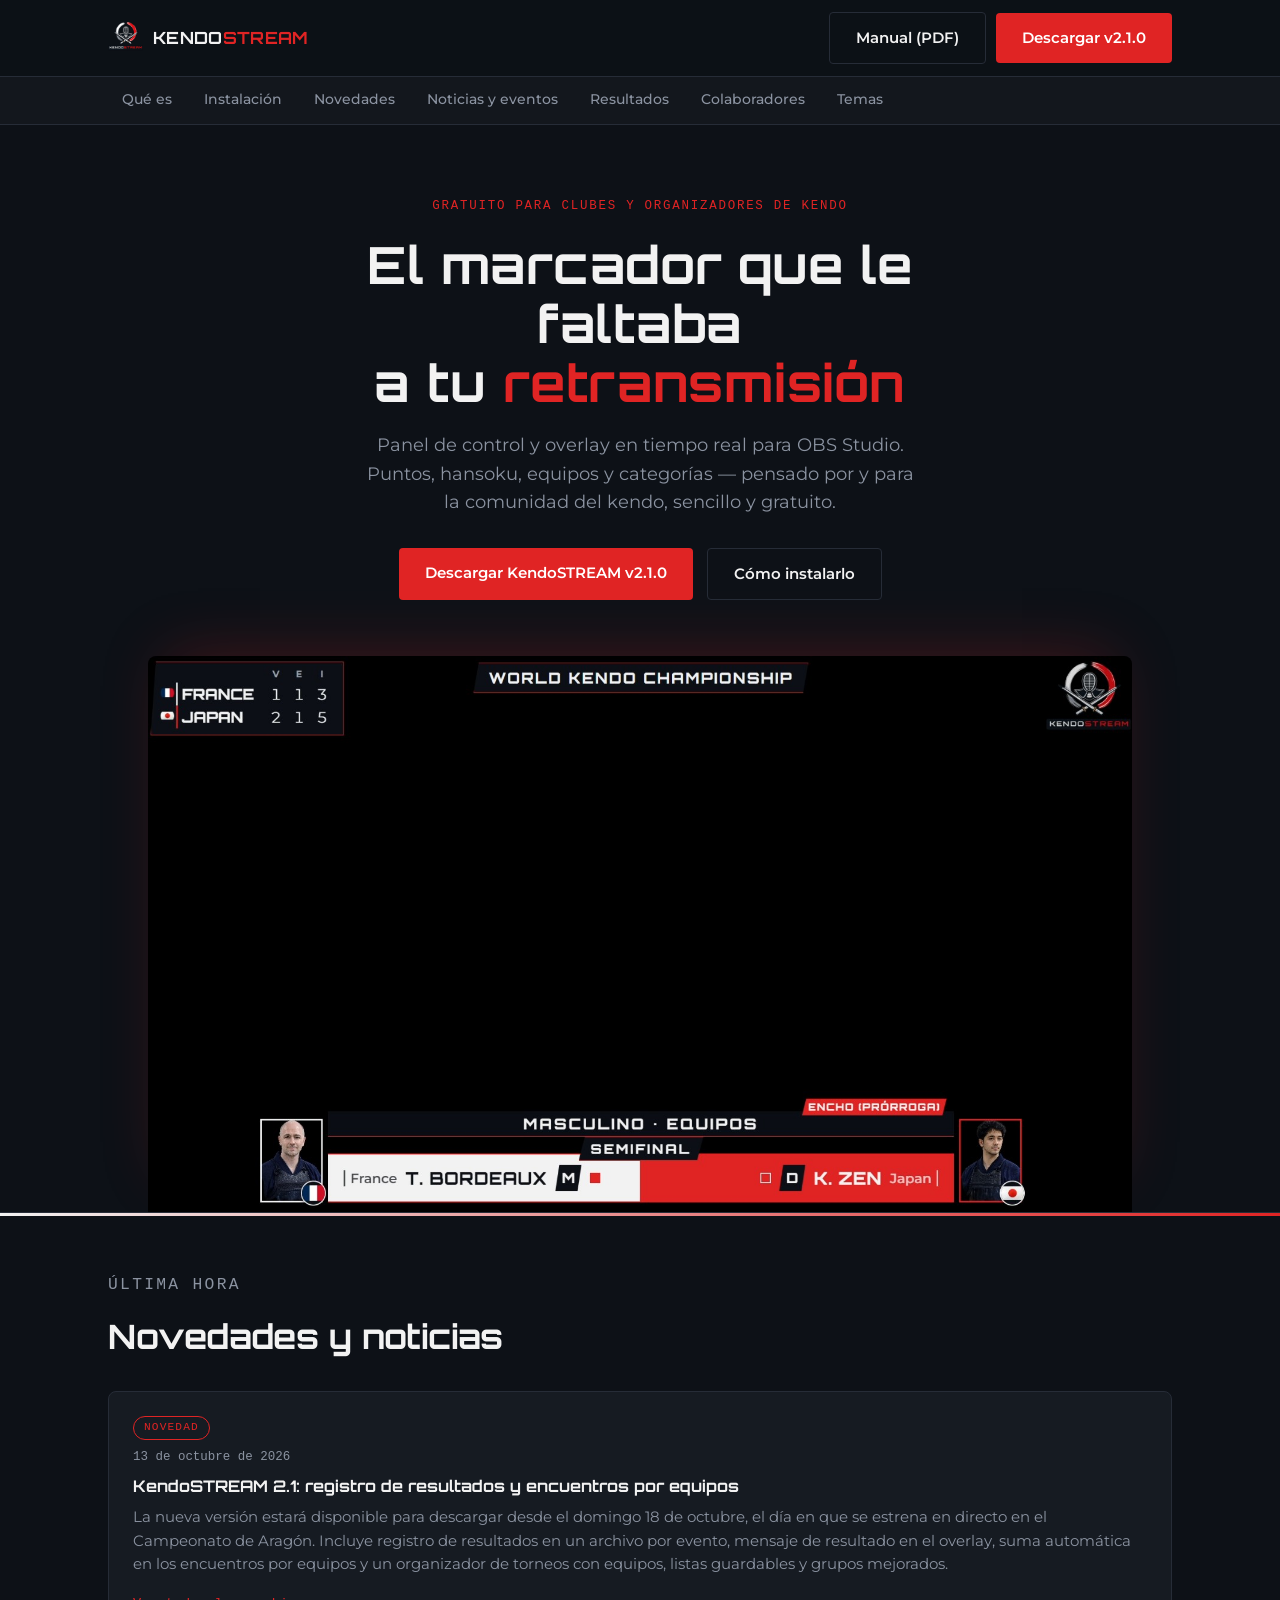
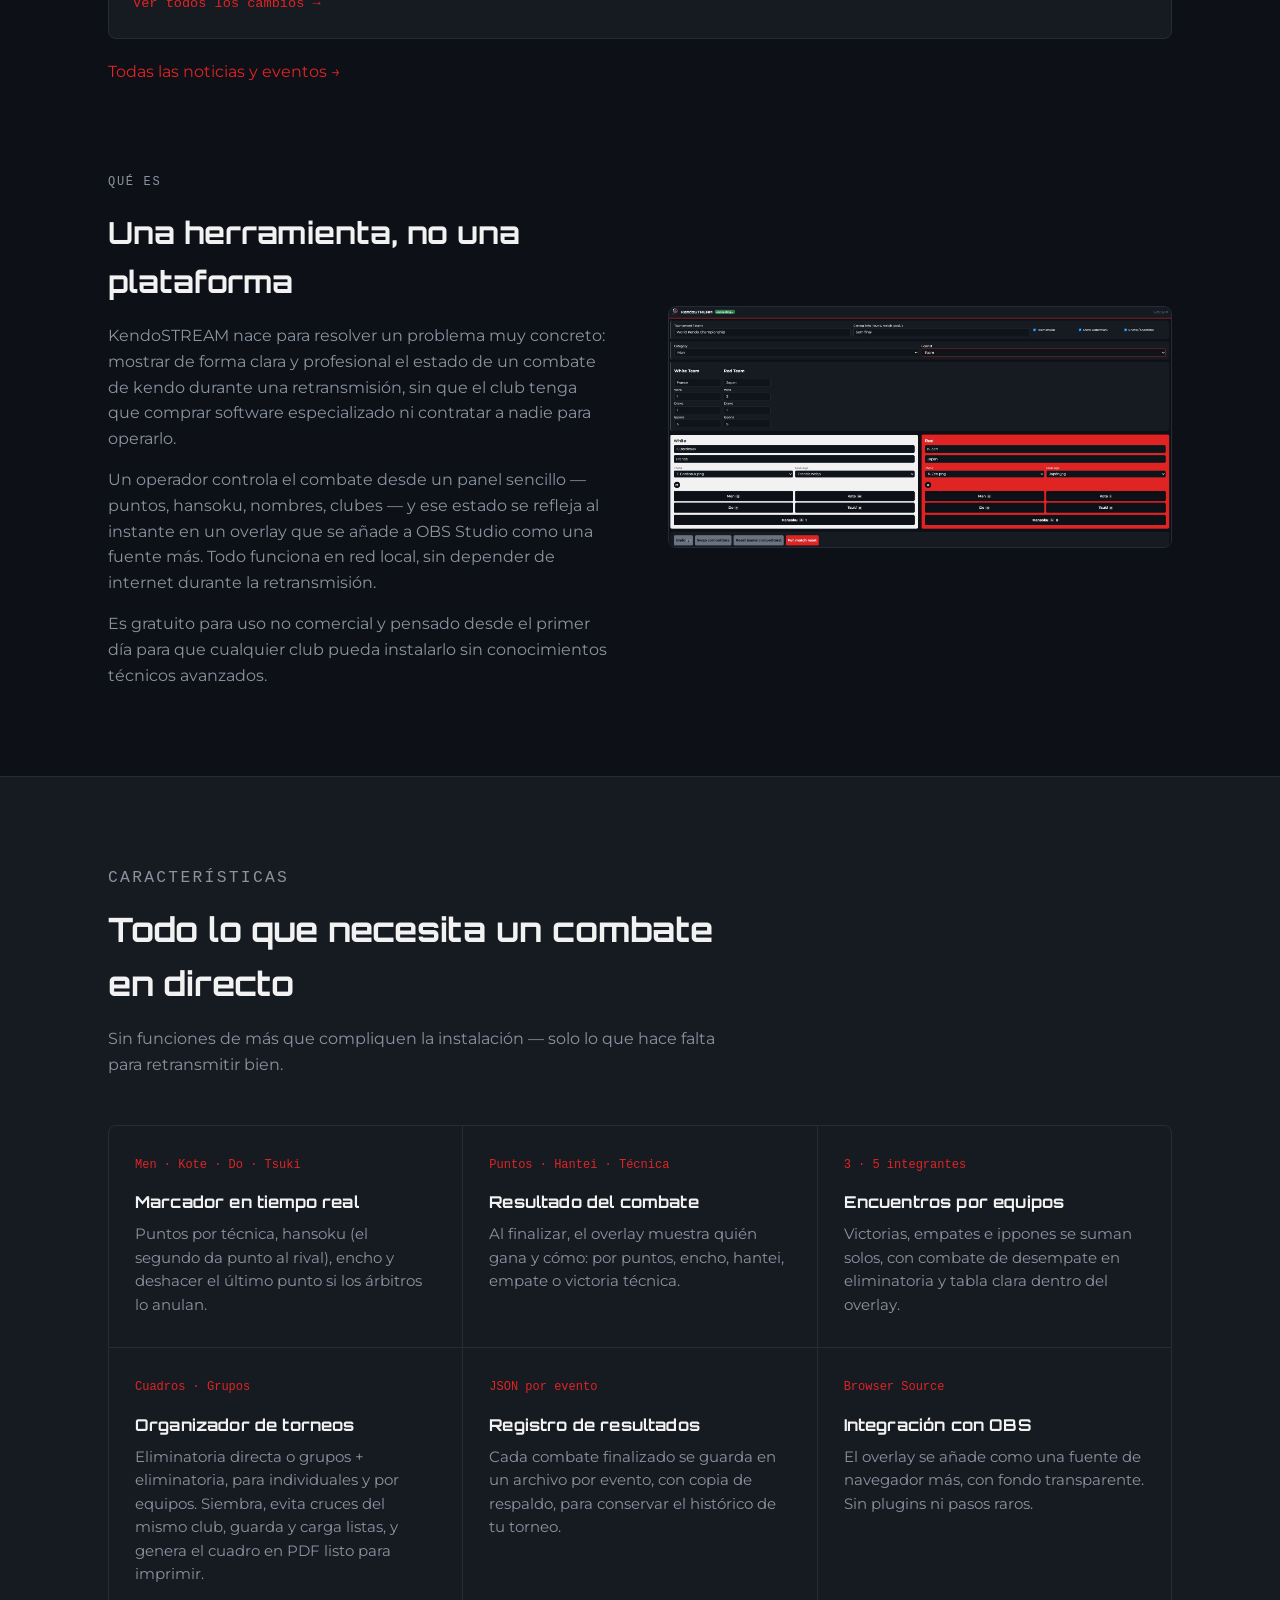
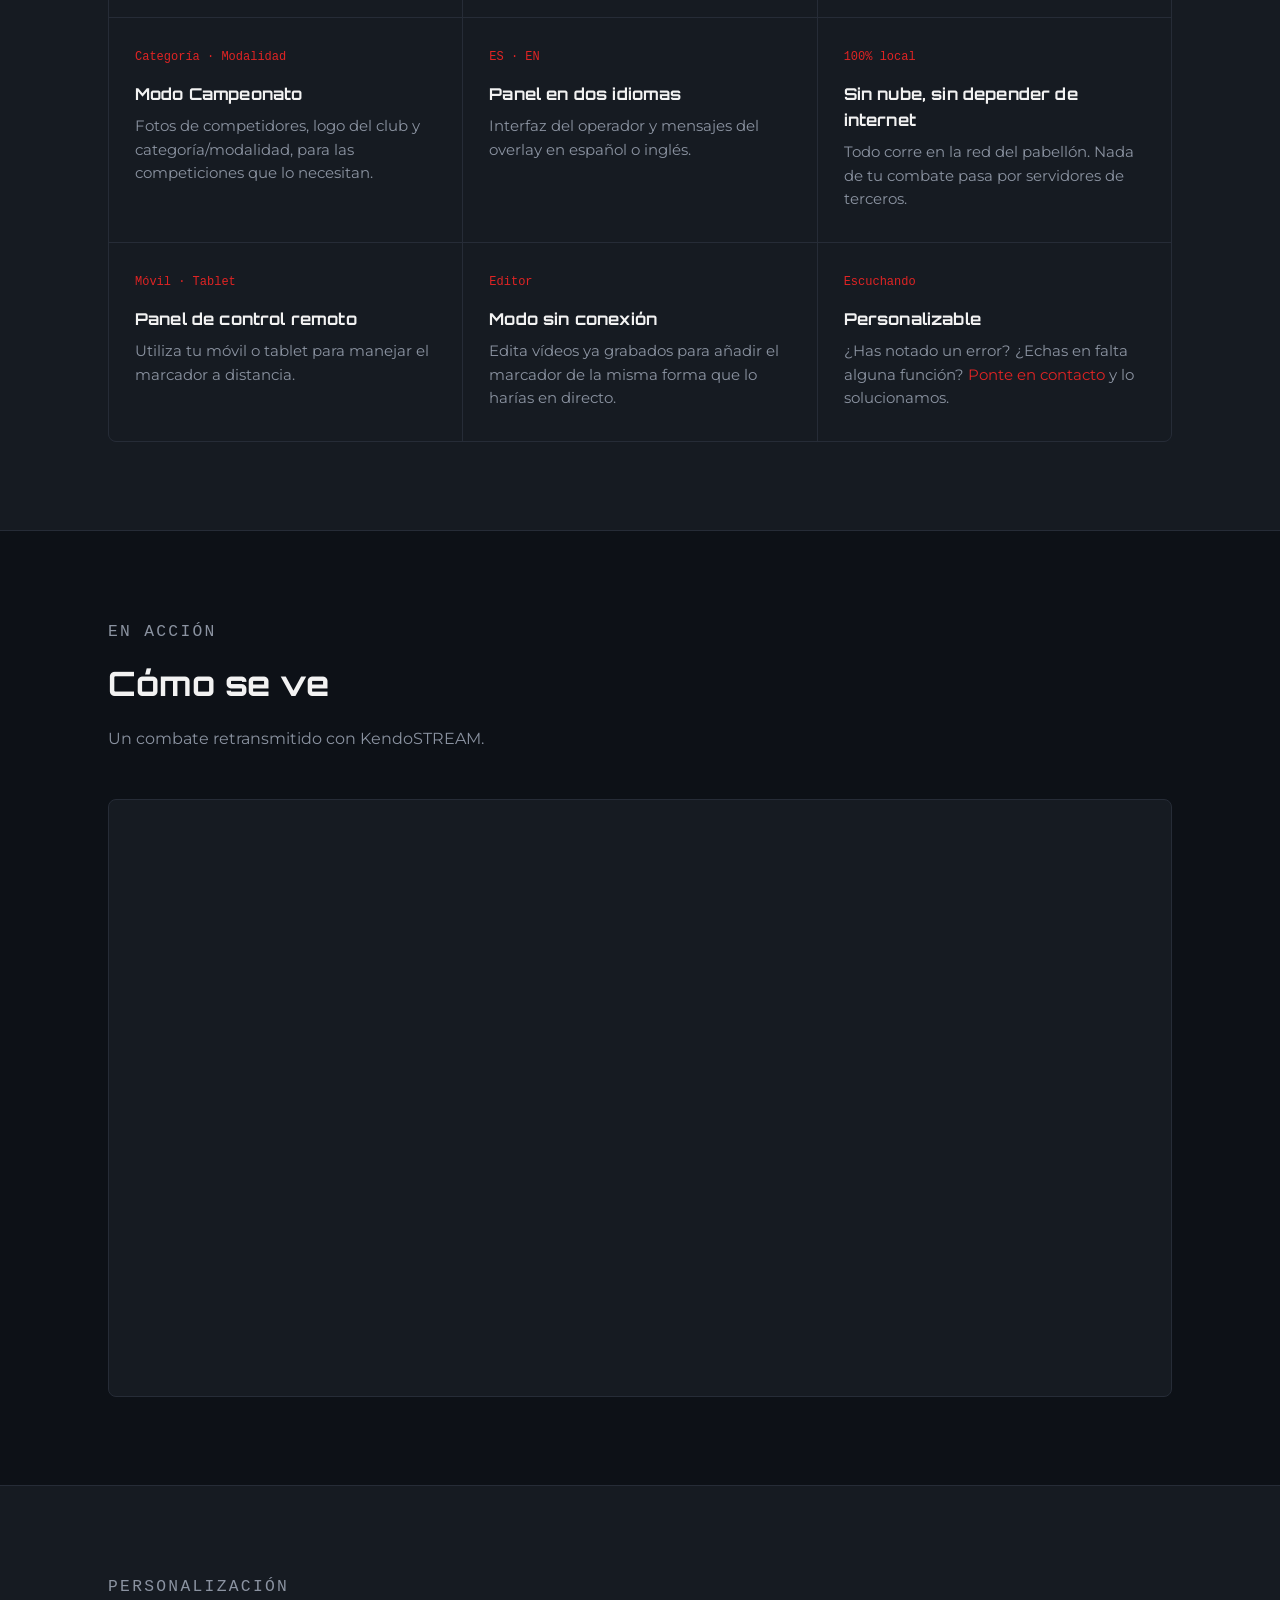
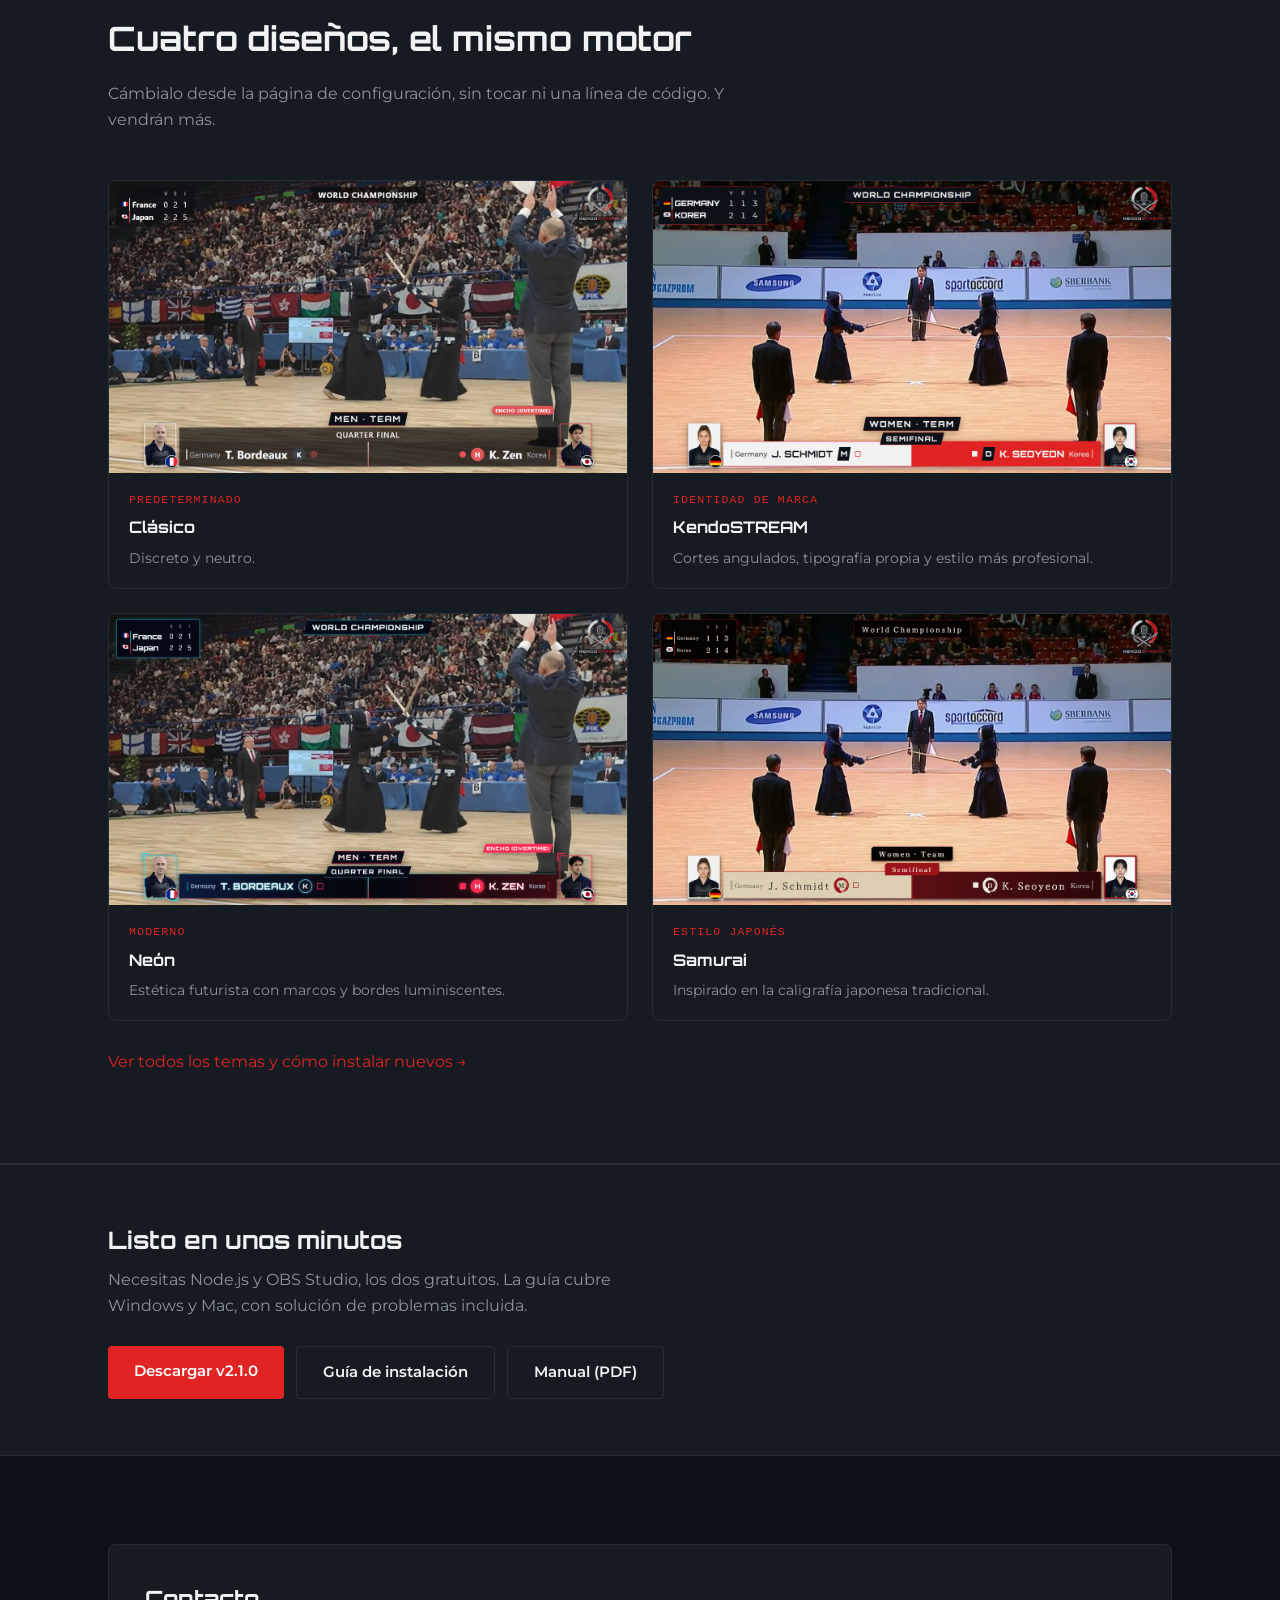
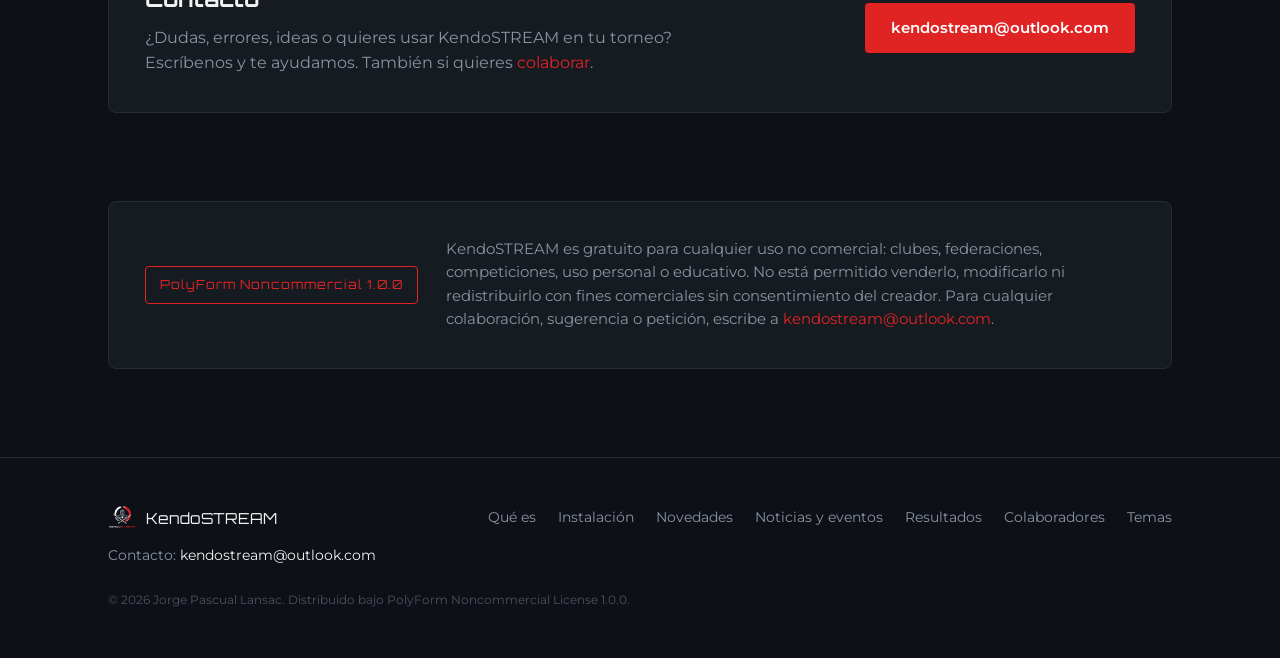
==== commit 9ac3a139: "26/10 Updates" ====
--- a/index.html
+++ b/index.html
@@ -108,7 +108,7 @@
         <div class="caracteristica">
           <p class="marca-num">Cuadros · Grupos</p>
           <h3>Organizador de torneos</h3>
-          <p>Eliminatoria directa o grupos + eliminatoria, con siembra, clasificación en vivo y cuadro en PDF listo para imprimir.</p>
+          <p><p>Eliminatoria directa o grupos + eliminatoria, para individuales y por equipos. Siembra, evita cruces del mismo club, guarda y carga listas, y genera el cuadro en PDF listo para imprimir.</p></p>
         </div>
         <div class="caracteristica">
           <p class="marca-num">JSON por evento</p>
--- a/style.css
+++ b/style.css
@@ -633,3 +633,15 @@
   .boton-peq { padding: 8px 12px; font-size: 0.8rem; }
   .evento-destacado, .version-actual, .contacto-caja { padding: 24px 18px; }
 }
+
+.evento-reloj-col { flex: 0 1 440px; display: flex; flex-direction: column; gap: 16px; }
+.evento-reloj-col .cuenta { flex: none; }
+.evento-reloj-col .boton { margin-top: 0; text-align: center; }
+.evento-reloj-col .en-directo { justify-content: center; }
+
+/* Apartados dentro de una versión (novedades) */
+.apartado { margin-top: 18px; padding: 16px 18px; border: 1px solid var(--borde); border-left: 3px solid var(--carmesi); border-radius: 6px; background: var(--superficie); }
+.apartado h4 { font-family: var(--fuente-marca); font-size: 0.92rem; margin-bottom: 4px; }
+.apartado ul { padding-left: 18px; color: var(--acero); font-size: 0.92rem; }
+.apartado li { margin-bottom: 6px; }
+.apartado-etq { font-family: var(--fuente-mono); font-size: 0.72rem; letter-spacing: 0.1em; text-transform: uppercase; color: var(--carmesi); margin: 14px 0 6px 0; }
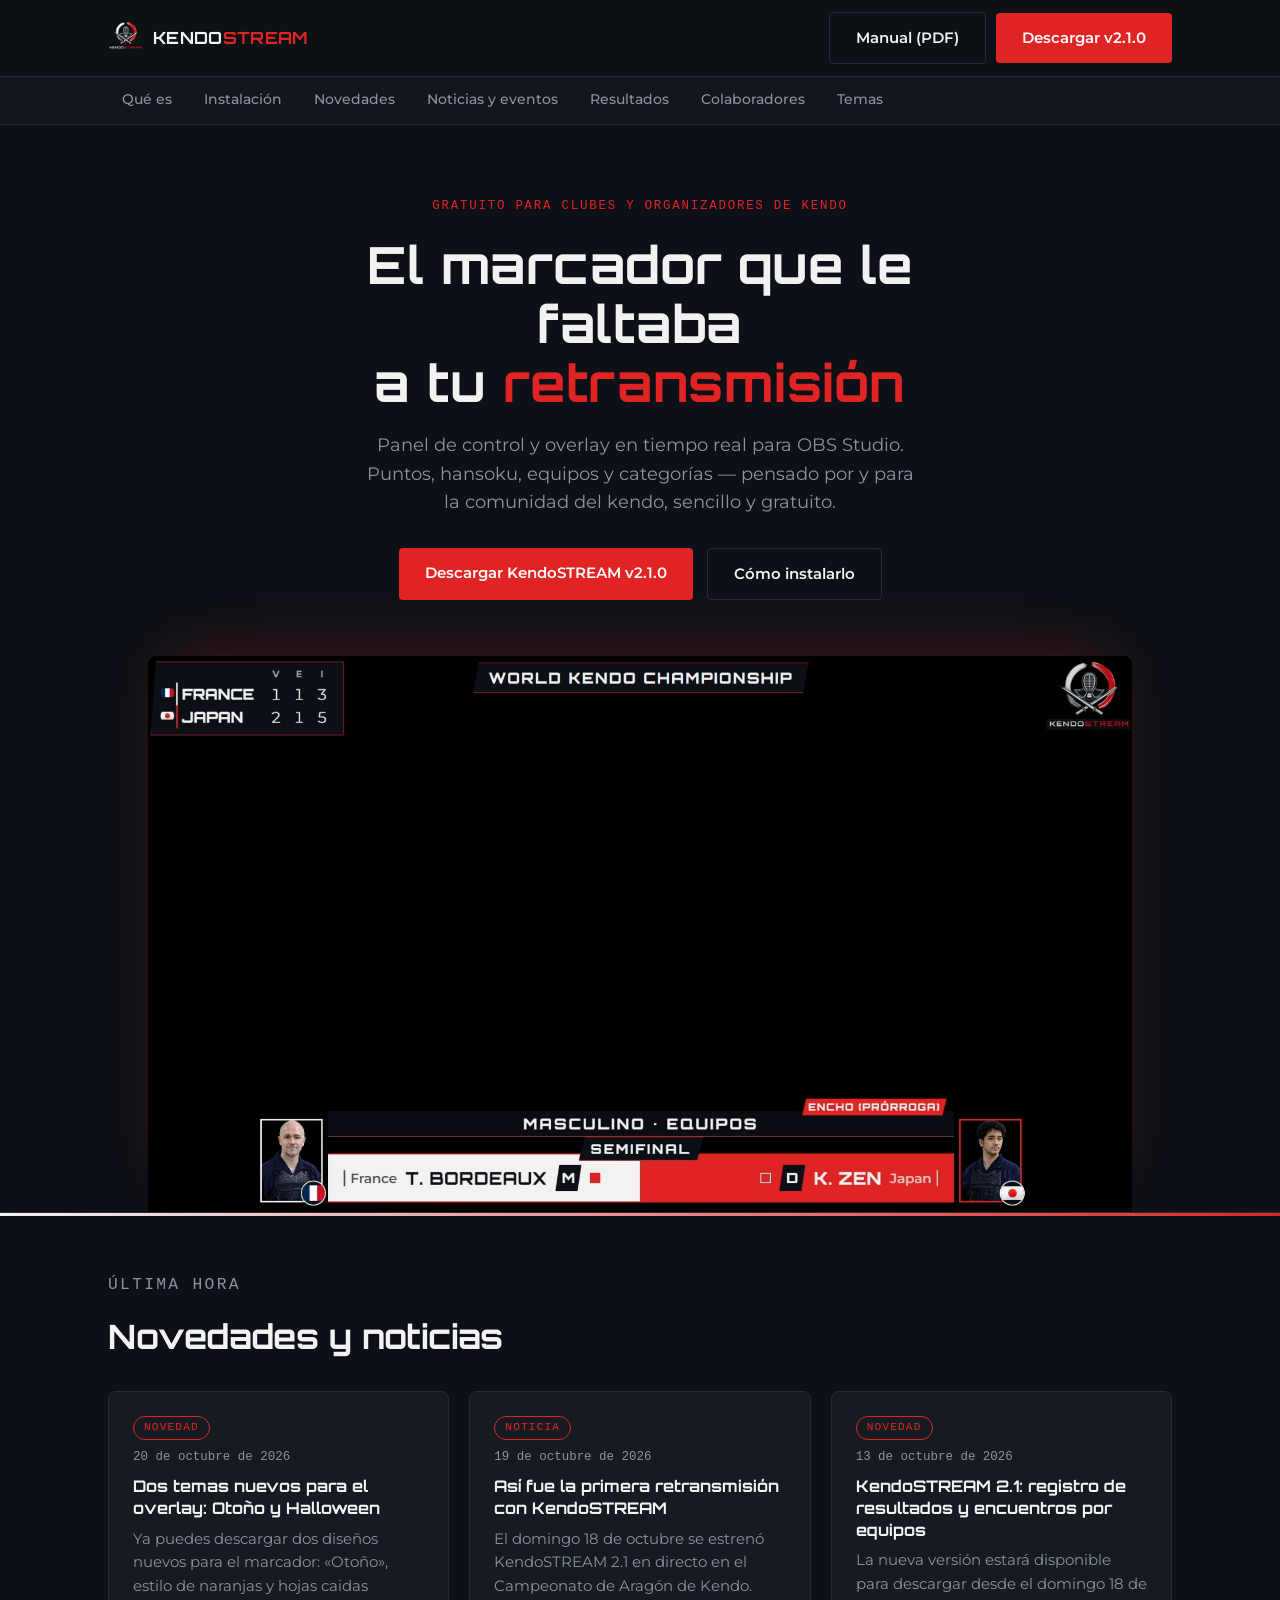
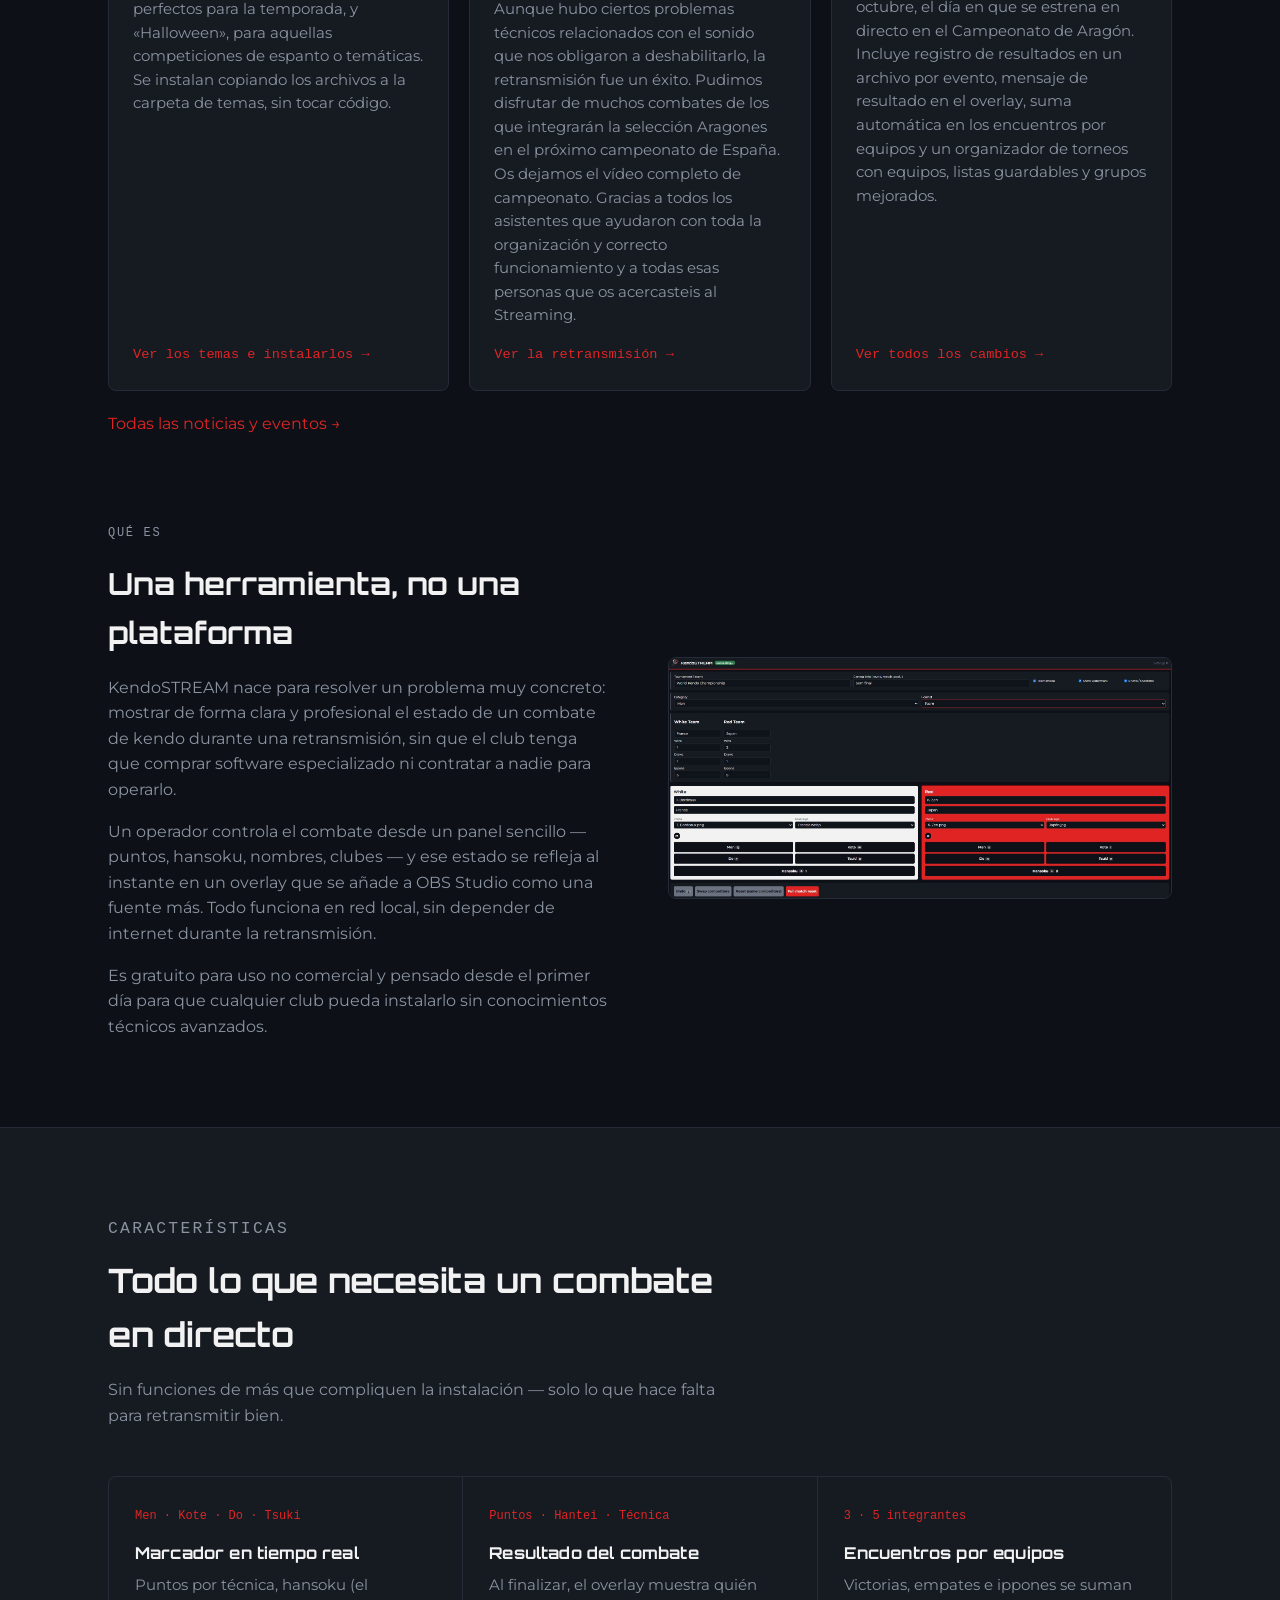
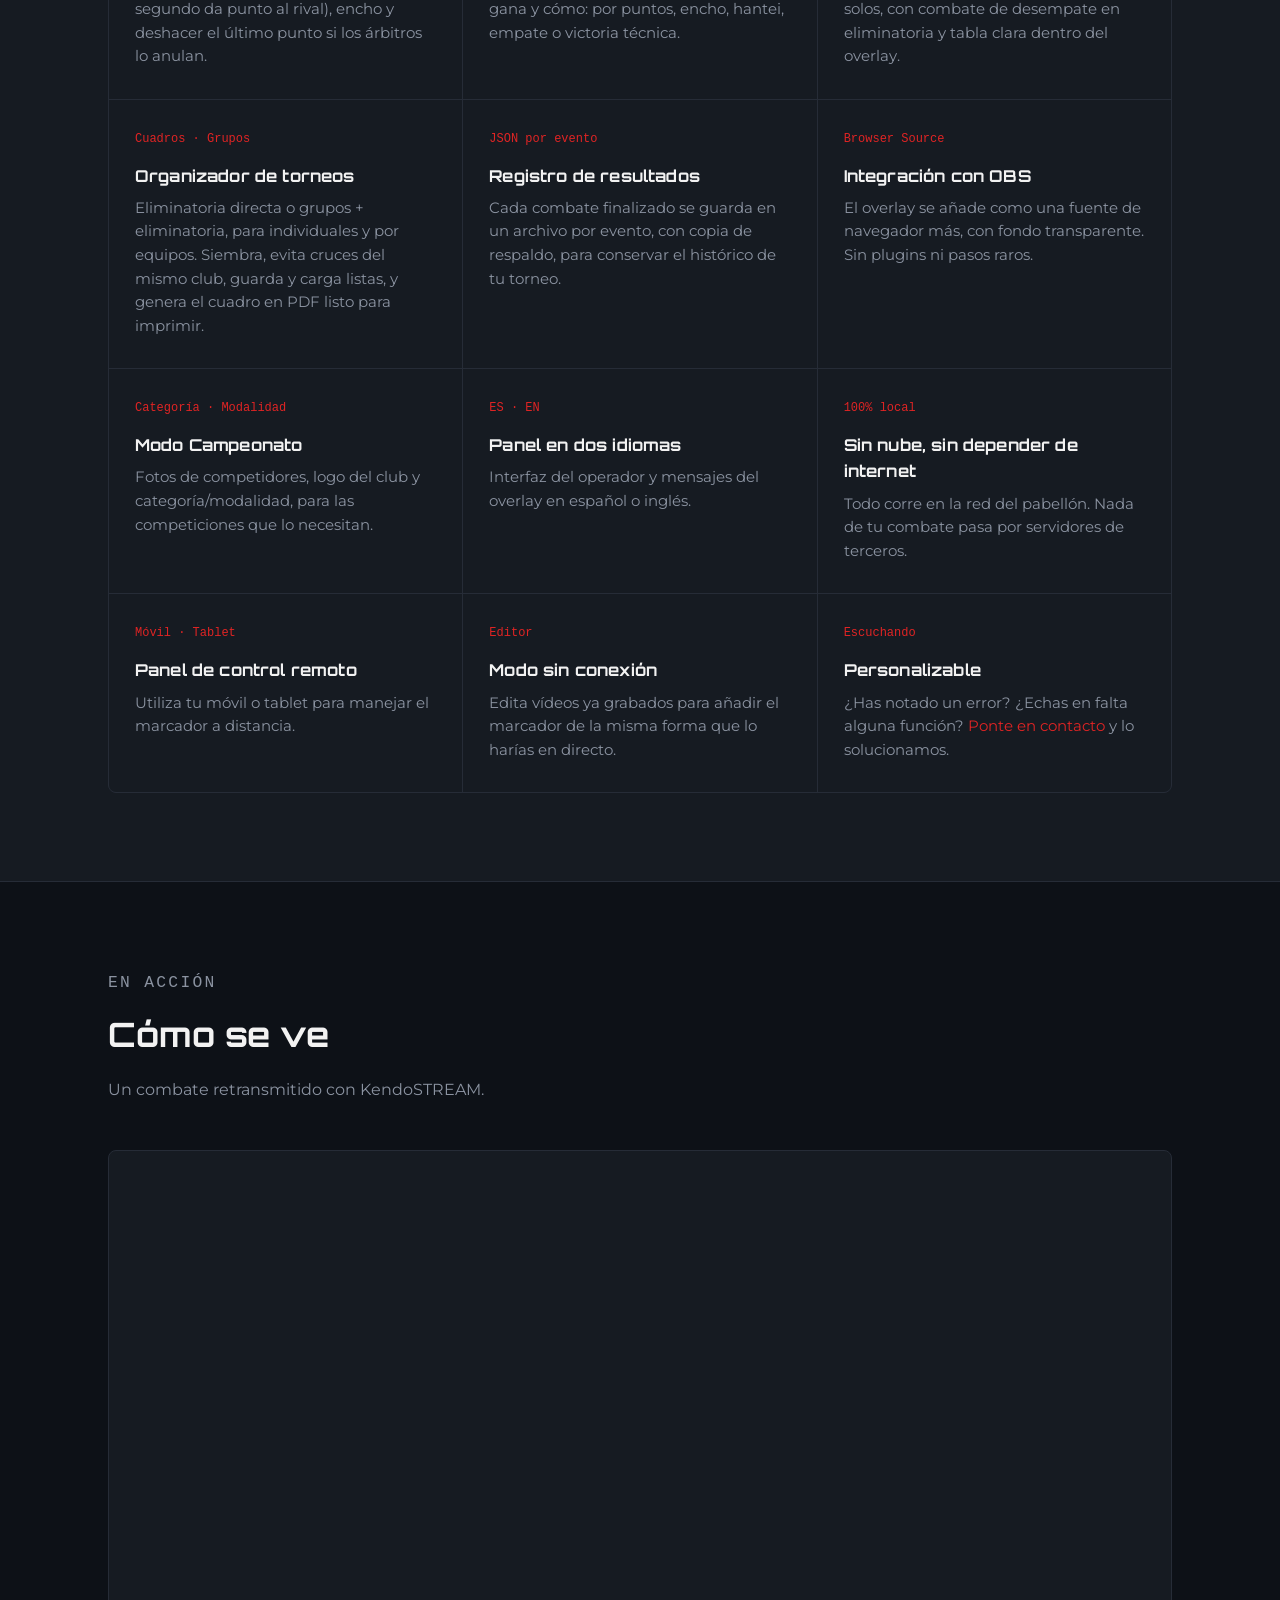
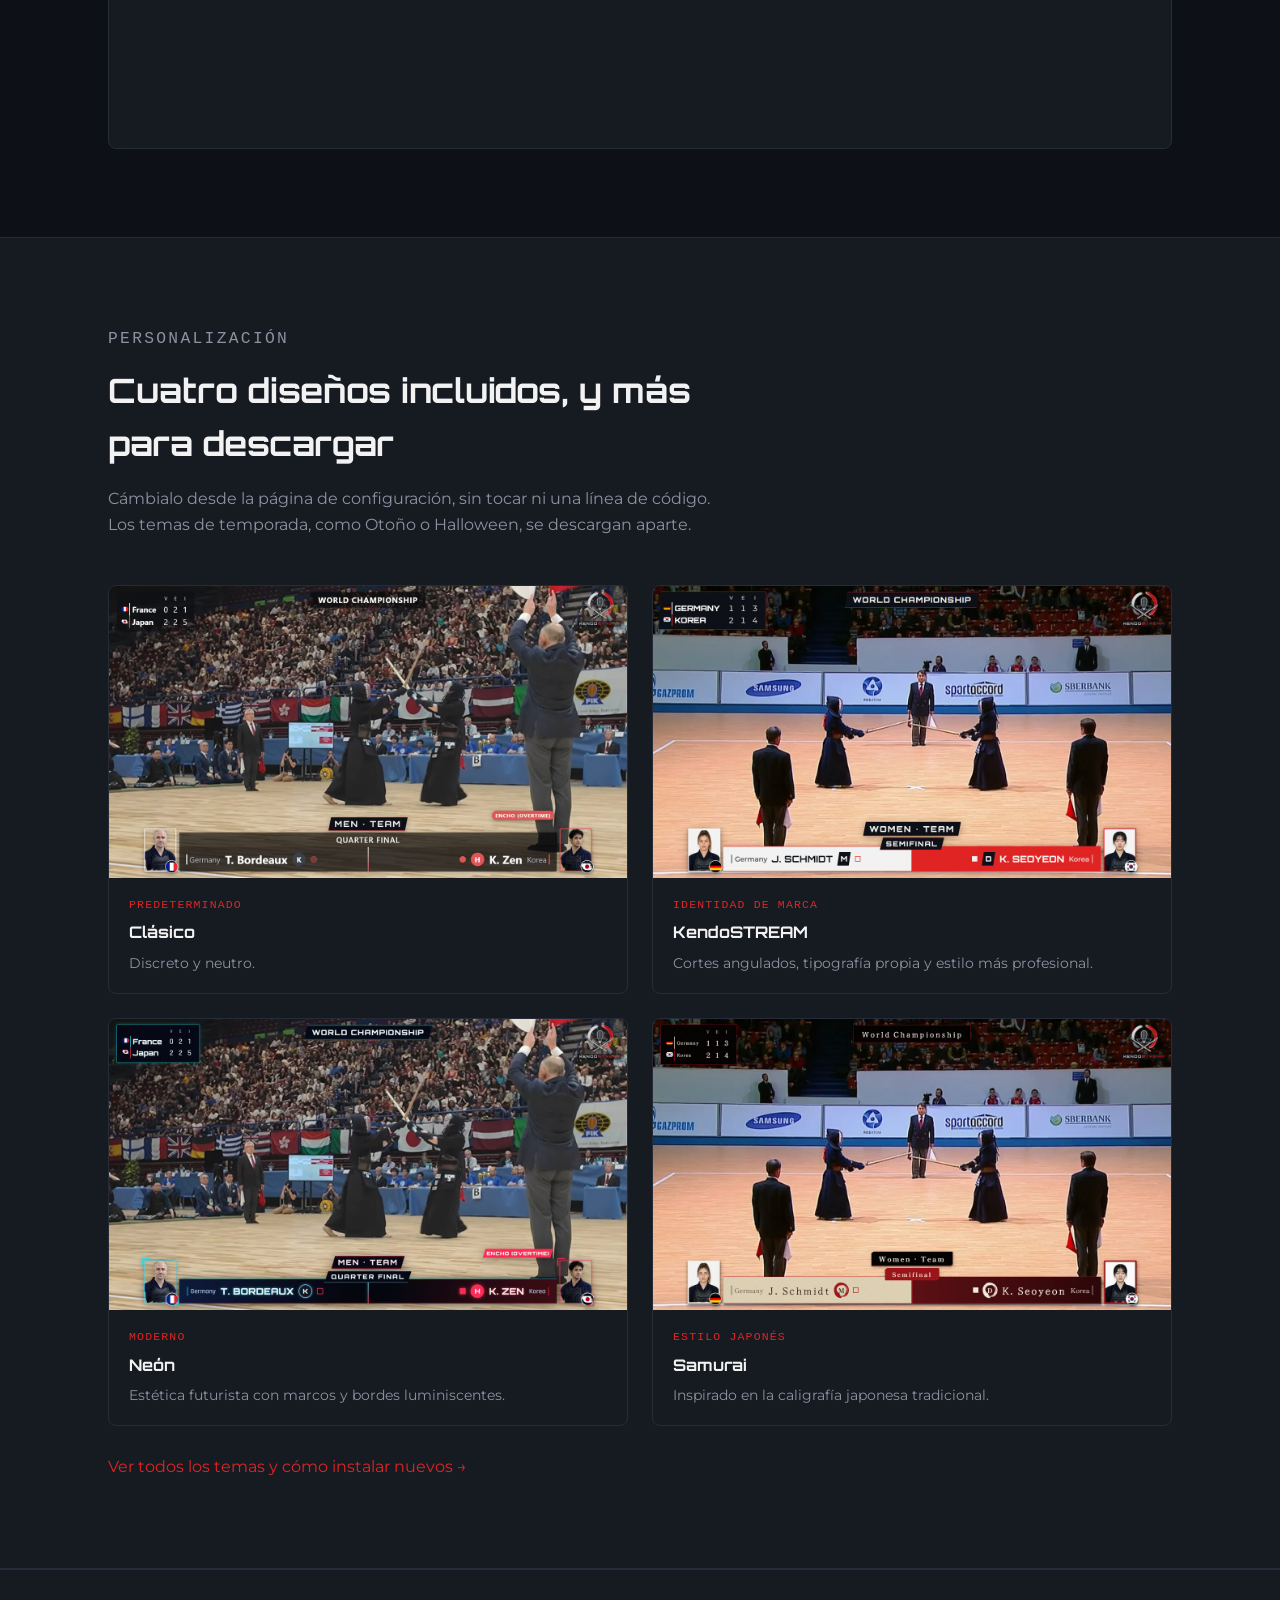
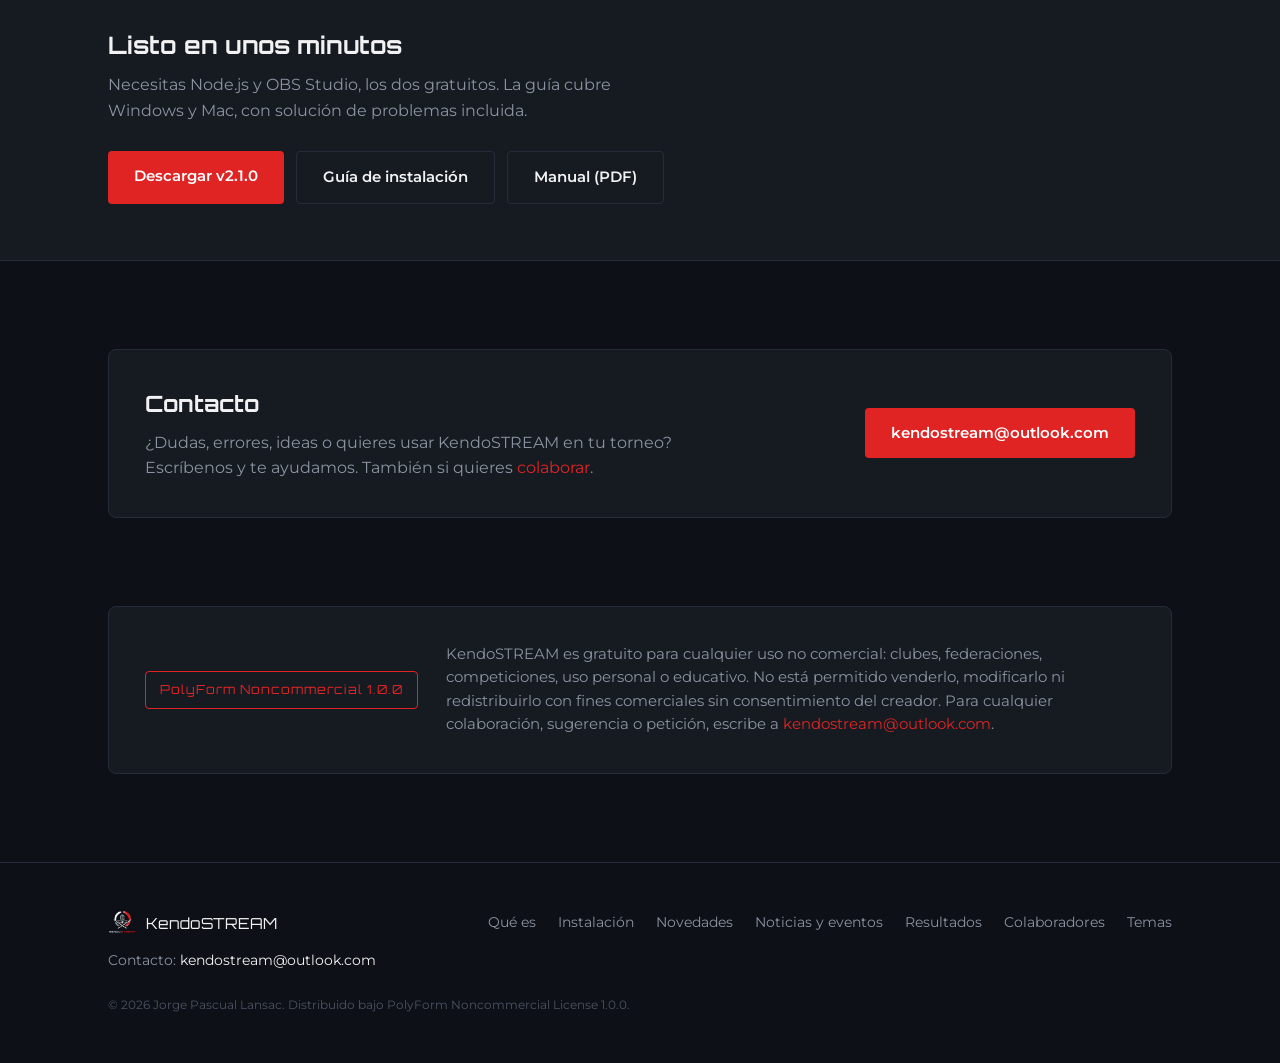
==== commit ad203d44: "Updated News" ====
--- a/index.html
+++ b/index.html
@@ -177,8 +177,8 @@
     <div class="envoltura">
       <div class="seccion-cabecera">
         <p class="seccion-eyebrow">Personalización</p>
-        <h2>Cuatro diseños, el mismo motor</h2>
-        <p>Cámbialo desde la página de configuración, sin tocar ni una línea de código. Y vendrán más.</p>
+        <h2>Cuatro diseños incluidos, y más para descargar</h2>
+        <p>Cámbialo desde la página de configuración, sin tocar ni una línea de código. Los temas de temporada, como Otoño o Halloween, se descargan aparte.</p>
       </div>
       <div class="disenos-grid">
         <div class="diseno-card">
